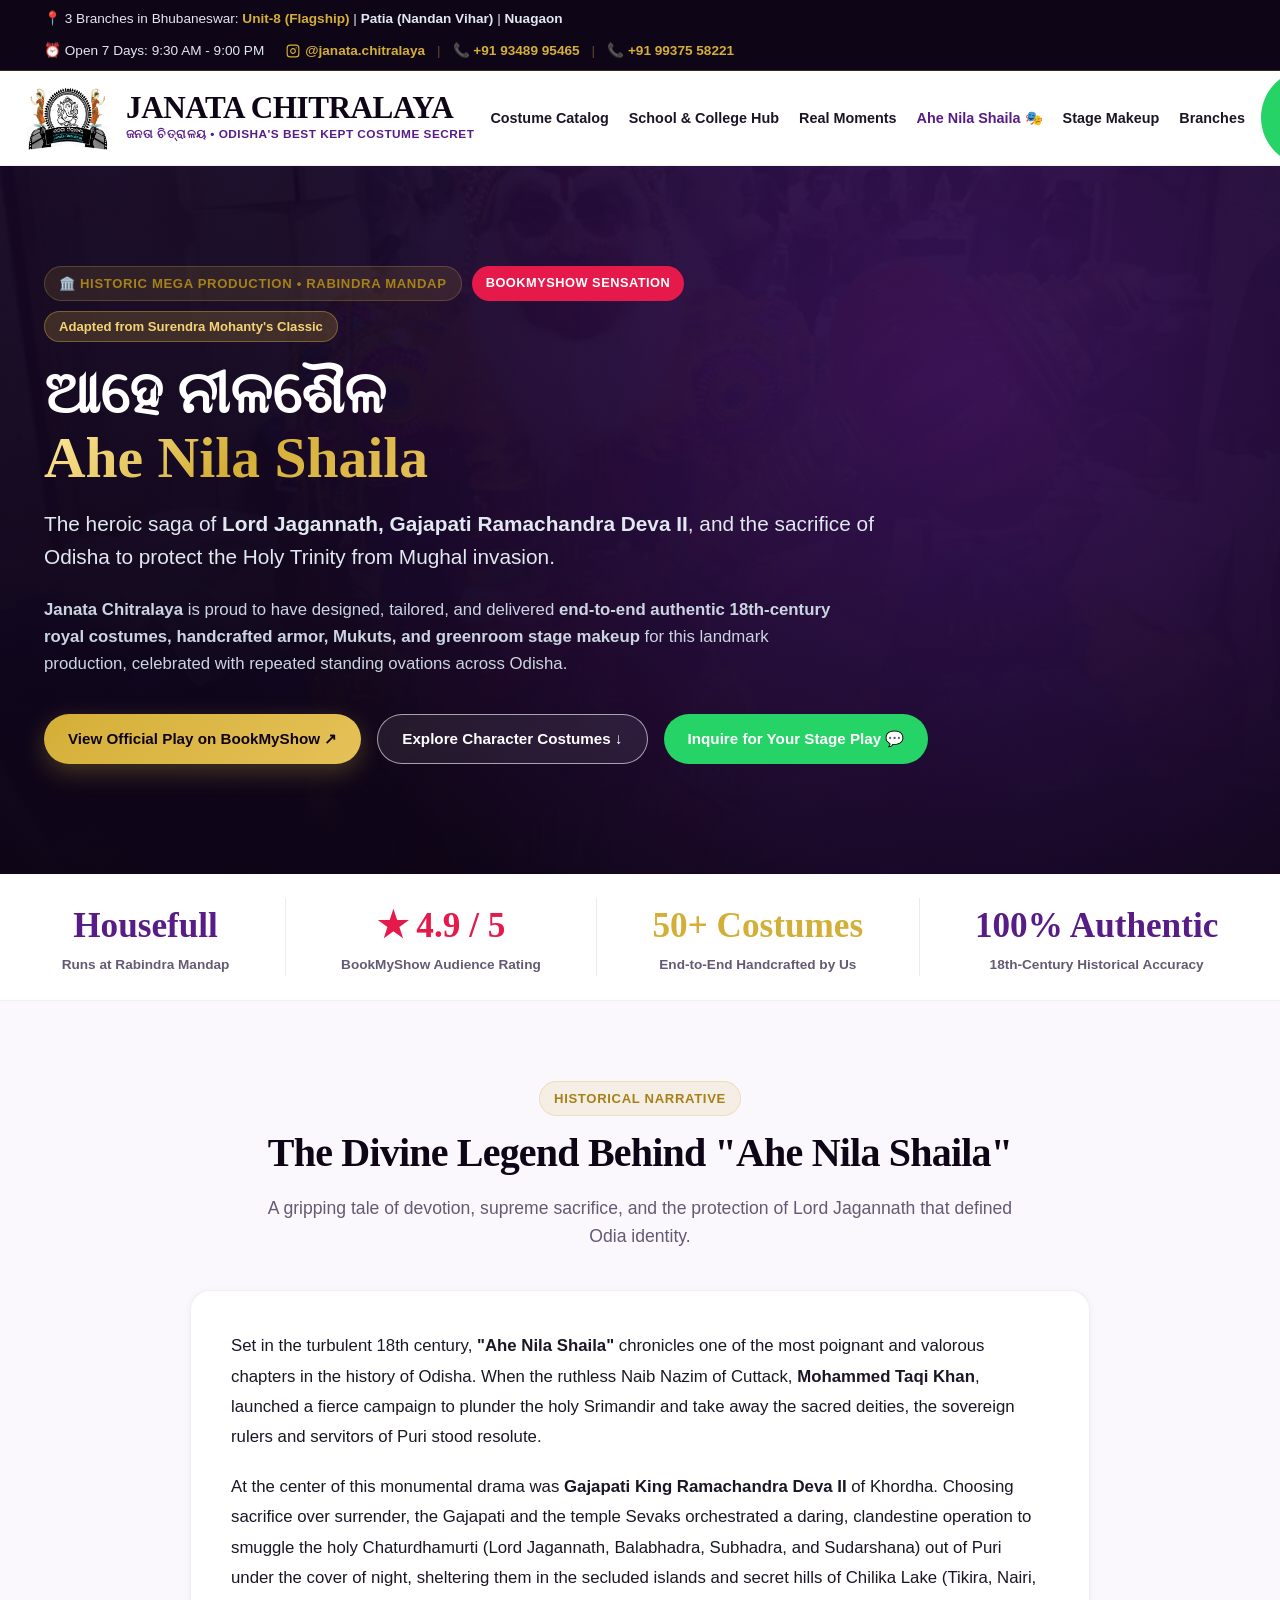
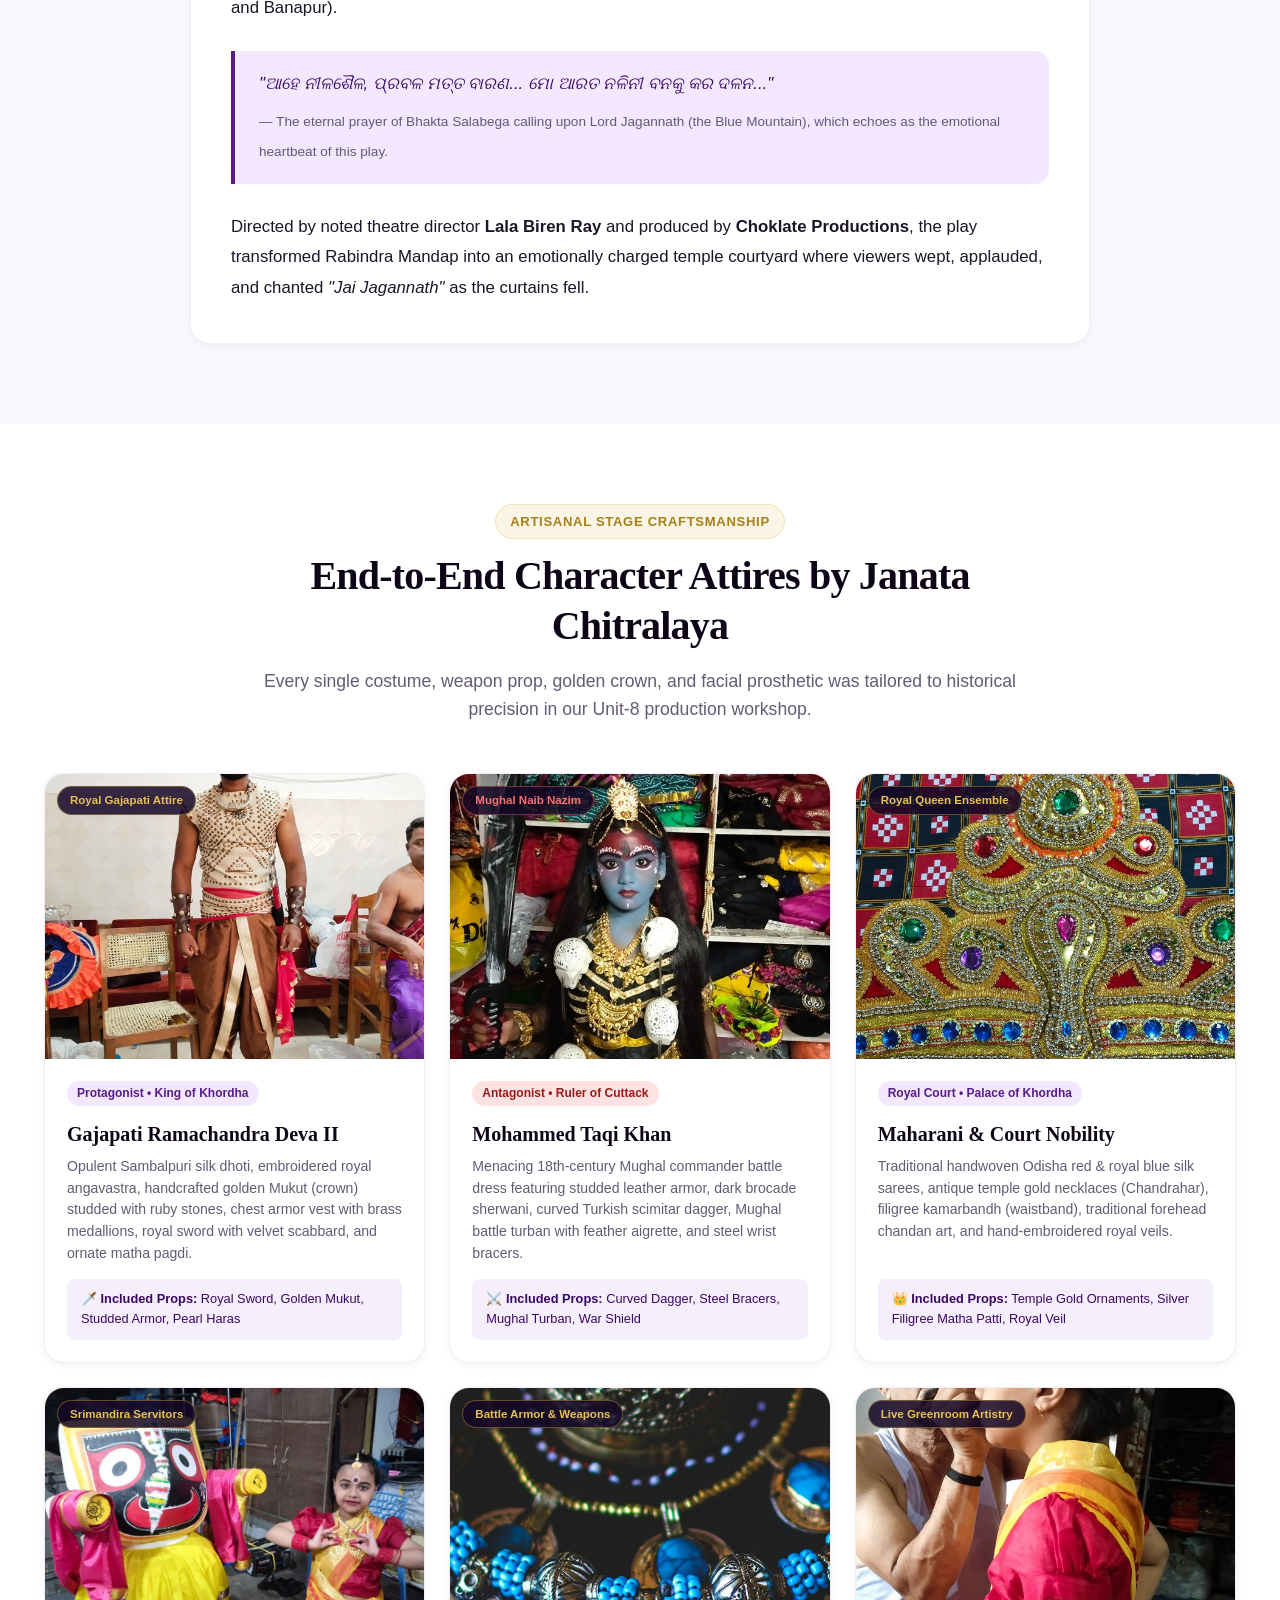
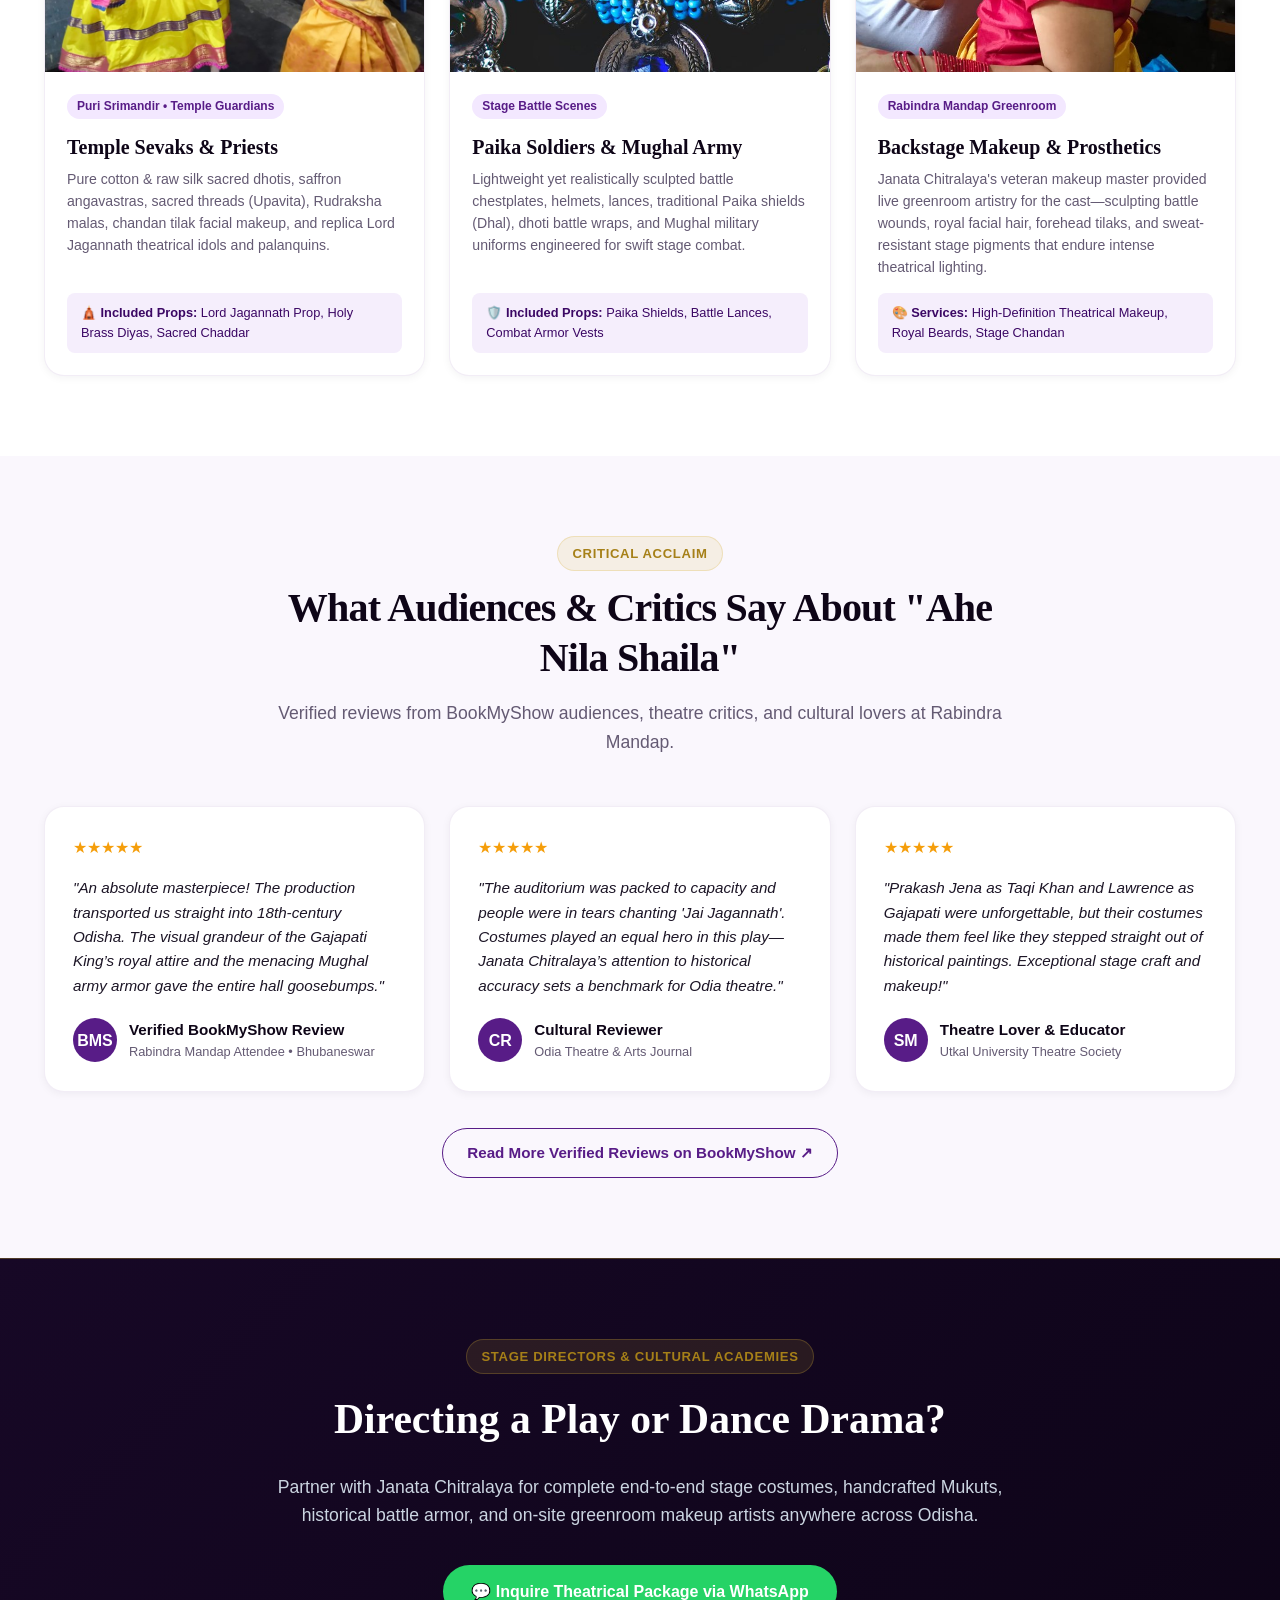
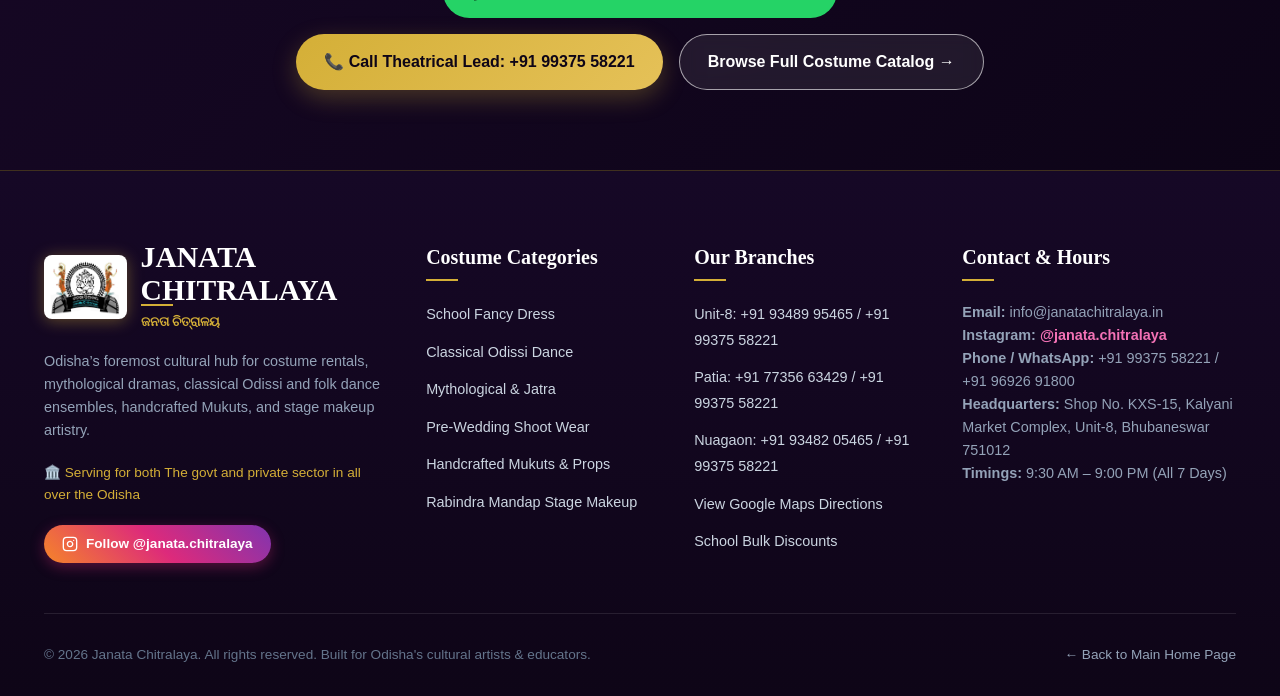
==== ahe-nilashaila.html @ 3e1952e0 "feat: add Ahe Nila Shaila landmark theatrical highlight on home and dedicated in-depth production pa" ====
<!DOCTYPE html>
<html lang="en">
<head>
  <meta charset="UTF-8">
  <meta name="viewport" content="width=device-width, initial-scale=1.0">
  <title>Ahe Nila Shaila (ଆହେ ନୀଳଶୈଳ) | Theatrical Stage Costumes & Props | Janata Chitralaya</title>
  <meta name="description" content="Discover Janata Chitralaya's end-to-end stage costumes, royal Gajapati robes, Mughal armor, Mukuts, and makeup for Odisha's critically acclaimed mega theatrical play 'Ahe Nila Shaila' staged at Rabindra Mandap.">
  <meta name="keywords" content="Ahe Nila Shaila play, Ahe Nilashaila Rabindra Mandap, Lord Jagannath play Odisha, Gajapati Ramachandra Deva costume, Taqi Khan costume, Janata Chitralaya theatrical costumes, BookMyShow Ahe Nila Shaila">
  <meta name="author" content="Janata Chitralaya">
  <link rel="canonical" href="https://janatachitralaya.in/ahe-nilashaila.html">

  <!-- Open Graph -->
  <meta property="og:type" content="article">
  <meta property="og:url" content="https://janatachitralaya.in/ahe-nilashaila.html">
  <meta property="og:title" content="Ahe Nila Shaila (ଆହେ ନୀଳଶୈଳ) - Official Stage Costumes by Janata Chitralaya">
  <meta property="og:description" content="The epic struggle to protect Lord Jagannath. End-to-end stage costumes, royal armor, and Rabindra Mandap greenroom artistry crafted by Janata Chitralaya.">
  <meta property="og:image" content="assets/images/hero-banner.jpg">

  <!-- Content Security Policy & Security Meta -->
  <meta http-equiv="Content-Security-Policy" content="default-src 'self'; img-src 'self' data: https:; style-src 'self' 'unsafe-inline' https://fonts.googleapis.com; font-src 'self' https://fonts.gstatic.com; script-src 'self' 'unsafe-inline'; connect-src 'self';">
  <meta http-equiv="X-Content-Type-Options" content="nosniff">
  <meta name="referrer" content="strict-origin-when-cross-origin">

  <!-- Google Fonts -->
  <link rel="preconnect" href="https://fonts.googleapis.com">
  <link rel="preconnect" href="https://fonts.gstatic.com" crossorigin>
  <link href="https://fonts.googleapis.com/css2?family=Outfit:wght@400;500;600;700&family=Playfair+Display:ital,wght@0,600;0,700;1,600&display=swap" rel="stylesheet">

  <!-- Stylesheet -->
  <link rel="stylesheet" href="css/styles.css?v=7">
</head>
<body>

  <!-- Top Announcement Bar -->
  <header class="top-bar">
    <div class="container">
      <div class="top-bar-left">
        <span>📍 3 Branches in Bhubaneswar: <strong class="top-bar-highlight">Unit-8 (Flagship)</strong> | <strong>Patia (Nandan Vihar)</strong> | <strong>Nuagaon</strong></span>
      </div>
      <div class="top-bar-right">
        <span>⏰ Open 7 Days: 9:30 AM - 9:00 PM</span>
        <div style="display: flex; align-items: center; gap: 12px; margin-left: 6px;">
          <a href="https://www.instagram.com/janata.chitralaya/" target="_blank" rel="noopener noreferrer" class="top-bar-highlight" style="display: inline-flex; align-items: center; gap: 5px;" aria-label="Janata Chitralaya Instagram">
            <svg width="14" height="14" viewBox="0 0 24 24" fill="none" stroke="currentColor" stroke-width="2" stroke-linecap="round" stroke-linejoin="round"><rect x="2" y="2" width="20" height="20" rx="5" ry="5"></rect><path d="M16 11.37A4 4 0 1 1 12.63 8 4 4 0 0 1 16 11.37z"></path><line x1="17.5" y1="6.5" x2="17.51" y2="6.5"></line></svg>
            @janata.chitralaya
          </a>
          <span style="opacity: 0.4; color: #D4AF37;">|</span>
          <a href="tel:+919348995465" class="top-bar-highlight">📞 +91 93489 95465</a>
          <span style="opacity: 0.4; color: #D4AF37;">|</span>
          <a href="tel:+919937558221" class="top-bar-highlight">📞 +91 99375 58221</a>
        </div>
      </div>
    </div>
  </header>

  <!-- Sticky Navbar -->
  <nav class="navbar" id="mainNav">
    <div class="container nav-container">
      <a href="index.html#home" class="brand-logo" aria-label="Janata Chitralaya Home">
        <img src="assets/images/logo.png" alt="Janata Chitralaya Official Logo" class="brand-logo-img" width="88" height="68" style="height: 68px; width: auto; max-width: 88px; object-fit: contain; flex-shrink: 0; display: block;">
        <div class="brand-text" style="white-space: nowrap;">
          <span class="brand-title">JANATA CHITRALAYA</span>
          <span class="brand-tagline">ଜନତା ଚିତ୍ରାଳୟ • ODISHA'S BEST KEPT COSTUME SECRET</span>
        </div>
      </a>

      <ul class="nav-links">
        <li><a href="index.html#catalog">Costume Catalog</a></li>
        <li><a href="index.html#schools">School & College Hub</a></li>
        <li><a href="index.html#real-photos">Real Moments</a></li>
        <li><a href="ahe-nilashaila.html" style="color: var(--color-purple-primary); font-weight: 700;">Ahe Nila Shaila 🎭</a></li>
        <li><a href="index.html#makeup">Stage Makeup</a></li>
        <li><a href="index.html#branches">Branches</a></li>
      </ul>

      <div class="nav-actions">
        <a href="https://wa.me/919937558221?text=Namaste%20Janata%20Chitralaya%2C%20I%20am%20inquiring%20about%20theatrical%20costumes%20for%20our%20stage%20production" target="_blank" rel="noopener noreferrer" class="btn btn-whatsapp">
          <svg width="18" height="18" viewBox="0 0 24 24" fill="currentColor">
            <path d="M12.031 6.172c-3.181 0-5.767 2.586-5.768 5.766-.001 1.298.38 2.27 1.019 3.287l-.582 2.128 2.182-.573c.978.58 1.911.928 3.145.929 3.178 0 5.767-2.587 5.768-5.766.001-3.187-2.575-5.771-5.764-5.771zm3.392 8.244c-.144.405-.837.774-1.17.824-.299.045-.677.063-1.092-.069-.252-.08-.575-.187-.988-.365-1.739-.751-2.874-2.502-2.961-2.617-.087-.116-.708-.94-.708-1.793s.448-1.273.607-1.446c.159-.173.346-.217.462-.217l.332.007c.106.005.249-.04.39.299.144.347.491 1.2.534 1.287.043.087.072.188.014.304-.058.116-.087.188-.173.289l-.26.304c-.087.086-.177.18-.076.353.101.173.449.74 0.963 1.199.662.591 1.221.774 1.394.861.173.086.275.072.376-.044.101-.116.433-.506.549-.679.116-.174.231-.145.39-.087s1.011.477 1.184.564.289.13.332.203c.044.072.044.419-.1 0.824z"/>
          </svg>
          Inquire Theatrical Costumes
        </a>
      </div>
    </div>
  </nav>

  <!-- Epic Hero Section -->
  <section class="hero-section" style="padding: 100px 0 110px 0; background: linear-gradient(135deg, #170826 0%, #0D0417 100%); position: relative; overflow: hidden;">
    <div class="hero-backdrop" style="background-image: url('assets/images/real/janata-gallery-1.jpg'); opacity: 0.28;"></div>
    <div class="hero-gradient-overlay" style="background: radial-gradient(circle at 75% 30%, rgba(88, 28, 135, 0.5) 0%, transparent 65%), linear-gradient(180deg, rgba(22, 8, 38, 0.82) 0%, rgba(14, 5, 23, 0.98) 100%);"></div>
    <div class="container" style="position: relative; z-index: 10;">
      <div style="max-width: 900px;">
        <div style="display: flex; gap: 10px; flex-wrap: wrap; margin-bottom: 20px;">
          <span class="badge-gold">🏛️ Historic Mega Production • Rabindra Mandap</span>
          <span class="bms-badge">BookMyShow Sensation</span>
          <span style="background: rgba(212, 175, 55, 0.2); color: #F5D374; padding: 4px 14px; border-radius: 999px; font-size: 0.82rem; font-weight: 700; border: 1px solid rgba(212, 175, 55, 0.4);">
            Adapted from Surendra Mohanty's Classic
          </span>
        </div>

        <h1 style="font-family: var(--font-heading); font-size: 3.6rem; line-height: 1.12; color: #FFFFFF; margin-bottom: 16px;">
          ଆହେ ନୀଳଶୈଳ <br>
          <span style="background: linear-gradient(135deg, #FFE89E 0%, var(--color-gold-primary) 50%, #E5C158 100%); -webkit-background-clip: text; background-clip: text; -webkit-text-fill-color: transparent;">Ahe Nila Shaila</span>
        </h1>

        <p style="font-size: 1.3rem; color: #E2E8F0; line-height: 1.6; margin-bottom: 24px;">
          The heroic saga of <strong>Lord Jagannath, Gajapati Ramachandra Deva II</strong>, and the sacrifice of Odisha to protect the Holy Trinity from Mughal invasion.
        </p>

        <p style="font-size: 1.05rem; color: #CBD5E1; line-height: 1.6; margin-bottom: 36px; max-width: 800px;">
          <strong>Janata Chitralaya</strong> is proud to have designed, tailored, and delivered <strong>end-to-end authentic 18th-century royal costumes, handcrafted armor, Mukuts, and greenroom stage makeup</strong> for this landmark production, celebrated with repeated standing ovations across Odisha.
        </p>

        <div style="display: flex; gap: 16px; flex-wrap: wrap;">
          <a href="https://in.bookmyshow.com/plays/ahe-nilashaila/ET00438811" target="_blank" rel="noopener noreferrer" class="btn btn-gold" style="font-weight: 700;">
            View Official Play on BookMyShow ↗
          </a>
          <a href="#characters" class="btn btn-outline-white">
            Explore Character Costumes ↓
          </a>
          <a href="https://wa.me/919937558221?text=Namaste%20Janata%20Chitralaya%2C%20I%20am%20interested%20in%20booking%20theatrical%20costumes%20inspired%20by%20Ahe%20Nila%20Shaila" target="_blank" rel="noopener noreferrer" class="btn btn-whatsapp">
            Inquire for Your Stage Play 💬
          </a>
        </div>
      </div>
    </div>
  </section>

  <!-- Production Accolades Strip -->
  <section style="background: var(--color-surface-white); border-bottom: 1px solid var(--border-card); padding: 24px 0; box-shadow: var(--shadow-sm);">
    <div class="container" style="display: flex; justify-content: space-around; flex-wrap: wrap; gap: 20px; text-align: center;">
      <div>
        <div style="font-family: var(--font-heading); font-size: 2.2rem; font-weight: 700; color: var(--color-purple-primary);">Housefull</div>
        <div style="font-size: 0.85rem; color: var(--color-text-muted); font-weight: 600;">Runs at Rabindra Mandap</div>
      </div>
      <div style="border-left: 1px solid rgba(0,0,0,0.08);"></div>
      <div>
        <div style="font-family: var(--font-heading); font-size: 2.2rem; font-weight: 700; color: #E51A4B;">★ 4.9 / 5</div>
        <div style="font-size: 0.85rem; color: var(--color-text-muted); font-weight: 600;">BookMyShow Audience Rating</div>
      </div>
      <div style="border-left: 1px solid rgba(0,0,0,0.08);"></div>
      <div>
        <div style="font-family: var(--font-heading); font-size: 2.2rem; font-weight: 700; color: var(--color-gold-primary);">50+ Costumes</div>
        <div style="font-size: 0.85rem; color: var(--color-text-muted); font-weight: 600;">End-to-End Handcrafted by Us</div>
      </div>
      <div style="border-left: 1px solid rgba(0,0,0,0.08);"></div>
      <div>
        <div style="font-family: var(--font-heading); font-size: 2.2rem; font-weight: 700; color: var(--color-purple-primary);">100% Authentic</div>
        <div style="font-size: 0.85rem; color: var(--color-text-muted); font-weight: 600;">18th-Century Historical Accuracy</div>
      </div>
    </div>
  </section>

  <!-- The Epic Story & Production Significance -->
  <section class="section-padding" style="background: var(--color-cream-bg);">
    <div class="container">
      <div style="max-width: 900px; margin: 0 auto;">
        <div class="section-header" style="text-align: center; margin-bottom: 40px;">
          <span class="badge-gold">Historical Narrative</span>
          <h2>The Divine Legend Behind "Ahe Nila Shaila"</h2>
          <p>A gripping tale of devotion, supreme sacrifice, and the protection of Lord Jagannath that defined Odia identity.</p>
        </div>

        <div style="background: var(--color-surface-white); border-radius: var(--radius-lg); padding: 40px; box-shadow: var(--shadow-sm); border: 1px solid var(--border-card); line-height: 1.8; color: var(--color-text-main); font-size: 1.05rem;">
          <p style="margin-bottom: 20px;">
            Set in the turbulent 18th century, <strong>"Ahe Nila Shaila"</strong> chronicles one of the most poignant and valorous chapters in the history of Odisha. When the ruthless Naib Nazim of Cuttack, <strong>Mohammed Taqi Khan</strong>, launched a fierce campaign to plunder the holy Srimandir and take away the sacred deities, the sovereign rulers and servitors of Puri stood resolute.
          </p>

          <p style="margin-bottom: 20px;">
            At the center of this monumental drama was <strong>Gajapati King Ramachandra Deva II</strong> of Khordha. Choosing sacrifice over surrender, the Gajapati and the temple Sevaks orchestrated a daring, clandestine operation to smuggle the holy Chaturdhamurti (Lord Jagannath, Balabhadra, Subhadra, and Sudarshana) out of Puri under the cover of night, sheltering them in the secluded islands and secret hills of Chilika Lake (Tikira, Nairi, and Banapur).
          </p>

          <div style="background: var(--color-purple-soft); border-left: 4px solid var(--color-purple-primary); padding: 18px 24px; border-radius: 0 var(--radius-md) var(--radius-md) 0; margin: 28px 0;">
            <p style="font-style: italic; color: var(--color-purple-dark); font-weight: 500; margin-bottom: 6px;">
              "ଆହେ ନୀଳଶୈଳ, ପ୍ରବଳ ମତ୍ତ ବାରଣ... ମୋ ଆରତ ନଳିନୀ ବନକୁ କର ଦଳନ..."
            </p>
            <span style="font-size: 0.85rem; color: var(--color-text-muted);">
              — The eternal prayer of Bhakta Salabega calling upon Lord Jagannath (the Blue Mountain), which echoes as the emotional heartbeat of this play.
            </span>
          </div>

          <p>
            Directed by noted theatre director <strong>Lala Biren Ray</strong> and produced by <strong>Choklate Productions</strong>, the play transformed Rabindra Mandap into an emotionally charged temple courtyard where viewers wept, applauded, and chanted <em>"Jai Jagannath"</em> as the curtains fell.
          </p>
        </div>
      </div>
    </div>
  </section>

  <!-- End-to-End Costume Crafting Showcase -->
  <section class="section-padding" id="characters" style="background: var(--color-surface-white);">
    <div class="container">
      <div class="section-header">
        <span class="badge-gold">Artisanal Stage Craftsmanship</span>
        <h2>End-to-End Character Attires by Janata Chitralaya</h2>
        <p>Every single costume, weapon prop, golden crown, and facial prosthetic was tailored to historical precision in our Unit-8 production workshop.</p>
      </div>

      <div class="character-grid">
        <!-- Character 1: Gajapati Ramachandra Deva -->
        <div class="character-card">
          <div style="aspect-ratio: 4 / 3; background: #170826; overflow: hidden; position: relative;">
            <img src="assets/images/real/WhatsApp-Image-2025-06-19-at-12.50.18-PM-2.jpg" alt="Gajapati King Ramachandra Deva Costume" style="width: 100%; height: 100%; object-fit: cover;">
            <span style="position: absolute; top: 12px; left: 12px; background: rgba(22, 8, 38, 0.85); color: var(--color-gold-hover); font-size: 0.72rem; font-weight: 700; padding: 4px 12px; border-radius: 999px; border: 1px solid rgba(212,175,55,0.4);">
              Royal Gajapati Attire
            </span>
          </div>
          <div class="character-card-body">
            <span class="character-role-pill">Protagonist • King of Khordha</span>
            <h3>Gajapati Ramachandra Deva II</h3>
            <p>
              Opulent Sambalpuri silk dhoti, embroidered royal angavastra, handcrafted golden Mukut (crown) studded with ruby stones, chest armor vest with brass medallions, royal sword with velvet scabbard, and ornate matha pagdi.
            </p>
            <div class="character-props-list">
              🗡️ <strong>Included Props:</strong> Royal Sword, Golden Mukut, Studded Armor, Pearl Haras
            </div>
          </div>
        </div>

        <!-- Character 2: Mohammed Taqi Khan -->
        <div class="character-card">
          <div style="aspect-ratio: 4 / 3; background: #170826; overflow: hidden; position: relative;">
            <img src="assets/images/real/WhatsApp-Image-2025-06-19-at-1.13.57-PM.jpg" alt="Mohammed Taqi Khan Mughal General Attire" style="width: 100%; height: 100%; object-fit: cover;">
            <span style="position: absolute; top: 12px; left: 12px; background: rgba(22, 8, 38, 0.85); color: #F87171; font-size: 0.72rem; font-weight: 700; padding: 4px 12px; border-radius: 999px; border: 1px solid rgba(248,113,113,0.4);">
              Mughal Naib Nazim
            </span>
          </div>
          <div class="character-card-body">
            <span class="character-role-pill" style="background: #FEE2E2; color: #991B1B;">Antagonist • Ruler of Cuttack</span>
            <h3>Mohammed Taqi Khan</h3>
            <p>
              Menacing 18th-century Mughal commander battle dress featuring studded leather armor, dark brocade sherwani, curved Turkish scimitar dagger, Mughal battle turban with feather aigrette, and steel wrist bracers.
            </p>
            <div class="character-props-list">
              ⚔️ <strong>Included Props:</strong> Curved Dagger, Steel Bracers, Mughal Turban, War Shield
            </div>
          </div>
        </div>

        <!-- Character 3: Maharani & Royal Queens -->
        <div class="character-card">
          <div style="aspect-ratio: 4 / 3; background: #170826; overflow: hidden; position: relative;">
            <img src="assets/images/real/WhatsApp-Image-2025-06-19-at-12.56.26-PM-1.jpg" alt="Maharani Royal Odisha Attire" style="width: 100%; height: 100%; object-fit: cover;">
            <span style="position: absolute; top: 12px; left: 12px; background: rgba(22, 8, 38, 0.85); color: var(--color-gold-hover); font-size: 0.72rem; font-weight: 700; padding: 4px 12px; border-radius: 999px; border: 1px solid rgba(212,175,55,0.4);">
              Royal Queen Ensemble
            </span>
          </div>
          <div class="character-card-body">
            <span class="character-role-pill">Royal Court • Palace of Khordha</span>
            <h3>Maharani & Court Nobility</h3>
            <p>
              Traditional handwoven Odisha red & royal blue silk sarees, antique temple gold necklaces (Chandrahar), filigree kamarbandh (waistband), traditional forehead chandan art, and hand-embroidered royal veils.
            </p>
            <div class="character-props-list">
              👑 <strong>Included Props:</strong> Temple Gold Ornaments, Silver Filigree Matha Patti, Royal Veil
            </div>
          </div>
        </div>

        <!-- Character 4: Puri Temple Sevaks & Priests -->
        <div class="character-card">
          <div style="aspect-ratio: 4 / 3; background: #170826; overflow: hidden; position: relative;">
            <img src="assets/images/real/janata-gallery-4.jpg" alt="Puri Temple Servitors Stage Attire" style="width: 100%; height: 100%; object-fit: cover;">
            <span style="position: absolute; top: 12px; left: 12px; background: rgba(22, 8, 38, 0.85); color: var(--color-gold-hover); font-size: 0.72rem; font-weight: 700; padding: 4px 12px; border-radius: 999px; border: 1px solid rgba(212,175,55,0.4);">
              Srimandira Servitors
            </span>
          </div>
          <div class="character-card-body">
            <span class="character-role-pill">Puri Srimandir • Temple Guardians</span>
            <h3>Temple Sevaks & Priests</h3>
            <p>
              Pure cotton & raw silk sacred dhotis, saffron angavastras, sacred threads (Upavita), Rudraksha malas, chandan tilak facial makeup, and replica Lord Jagannath theatrical idols and palanquins.
            </p>
            <div class="character-props-list">
              🛕 <strong>Included Props:</strong> Lord Jagannath Prop, Holy Brass Diyas, Sacred Chaddar
            </div>
          </div>
        </div>

        <!-- Character 5: Paika & Mughal Warriors -->
        <div class="character-card">
          <div style="aspect-ratio: 4 / 3; background: #170826; overflow: hidden; position: relative;">
            <img src="assets/images/real/Rectangle-156.jpg" alt="Paika and Mughal Battle Props" style="width: 100%; height: 100%; object-fit: cover;">
            <span style="position: absolute; top: 12px; left: 12px; background: rgba(22, 8, 38, 0.85); color: var(--color-gold-hover); font-size: 0.72rem; font-weight: 700; padding: 4px 12px; border-radius: 999px; border: 1px solid rgba(212,175,55,0.4);">
              Battle Armor & Weapons
            </span>
          </div>
          <div class="character-card-body">
            <span class="character-role-pill">Stage Battle Scenes</span>
            <h3>Paika Soldiers & Mughal Army</h3>
            <p>
              Lightweight yet realistically sculpted battle chestplates, helmets, lances, traditional Paika shields (Dhal), dhoti battle wraps, and Mughal military uniforms engineered for swift stage combat.
            </p>
            <div class="character-props-list">
              🛡️ <strong>Included Props:</strong> Paika Shields, Battle Lances, Combat Armor Vests
            </div>
          </div>
        </div>

        <!-- Character 6: Backstage Makeup & Prosthetics -->
        <div class="character-card">
          <div style="aspect-ratio: 4 / 3; background: #170826; overflow: hidden; position: relative;">
            <img src="assets/images/real/WhatsApp-Image-2025-06-19-at-1.13.53-PM.jpg" alt="Rabindra Mandap Stage Makeup Team" style="width: 100%; height: 100%; object-fit: cover;">
            <span style="position: absolute; top: 12px; left: 12px; background: rgba(22, 8, 38, 0.85); color: var(--color-gold-hover); font-size: 0.72rem; font-weight: 700; padding: 4px 12px; border-radius: 999px; border: 1px solid rgba(212,175,55,0.4);">
              Live Greenroom Artistry
            </span>
          </div>
          <div class="character-card-body">
            <span class="character-role-pill">Rabindra Mandap Greenroom</span>
            <h3>Backstage Makeup & Prosthetics</h3>
            <p>
              Janata Chitralaya's veteran makeup master provided live greenroom artistry for the cast—sculpting battle wounds, royal facial hair, forehead tilaks, and sweat-resistant stage pigments that endure intense theatrical lighting.
            </p>
            <div class="character-props-list">
              🎨 <strong>Services:</strong> High-Definition Theatrical Makeup, Royal Beards, Stage Chandan
            </div>
          </div>
        </div>
      </div>
    </div>
  </section>

  <!-- Real Reviews from BookMyShow & Theatregoers -->
  <section class="section-padding" style="background: var(--color-cream-bg);">
    <div class="container">
      <div class="section-header">
        <span class="badge-gold">Critical Acclaim</span>
        <h2>What Audiences & Critics Say About "Ahe Nila Shaila"</h2>
        <p>Verified reviews from BookMyShow audiences, theatre critics, and cultural lovers at Rabindra Mandap.</p>
      </div>

      <div class="testimonials-grid">
        <div class="testimonial-card">
          <div class="testimonial-stars">★★★★★</div>
          <p class="testimonial-quote">
            "An absolute masterpiece! The production transported us straight into 18th-century Odisha. The visual grandeur of the Gajapati King’s royal attire and the menacing Mughal army armor gave the entire hall goosebumps."
          </p>
          <div class="testimonial-author">
            <div class="author-avatar" style="background: var(--color-purple-primary);">BMS</div>
            <div class="author-info">
              <h4>Verified BookMyShow Review</h4>
              <p>Rabindra Mandap Attendee • Bhubaneswar</p>
            </div>
          </div>
        </div>

        <div class="testimonial-card">
          <div class="testimonial-stars">★★★★★</div>
          <p class="testimonial-quote">
            "The auditorium was packed to capacity and people were in tears chanting 'Jai Jagannath'. Costumes played an equal hero in this play—Janata Chitralaya’s attention to historical accuracy sets a benchmark for Odia theatre."
          </p>
          <div class="testimonial-author">
            <div class="author-avatar" style="background: var(--color-purple-primary);">CR</div>
            <div class="author-info">
              <h4>Cultural Reviewer</h4>
              <p>Odia Theatre & Arts Journal</p>
            </div>
          </div>
        </div>

        <div class="testimonial-card">
          <div class="testimonial-stars">★★★★★</div>
          <p class="testimonial-quote">
            "Prakash Jena as Taqi Khan and Lawrence as Gajapati were unforgettable, but their costumes made them feel like they stepped straight out of historical paintings. Exceptional stage craft and makeup!"
          </p>
          <div class="testimonial-author">
            <div class="author-avatar" style="background: var(--color-purple-primary);">SM</div>
            <div class="author-info">
              <h4>Theatre Lover & Educator</h4>
              <p>Utkal University Theatre Society</p>
            </div>
          </div>
        </div>
      </div>

      <div style="text-align: center; margin-top: 36px;">
        <a href="https://in.bookmyshow.com/plays/ahe-nilashaila/ET00438811" target="_blank" rel="noopener noreferrer" class="btn btn-outline" style="border-color: var(--color-purple-primary); color: var(--color-purple-primary); font-weight: 700;">
          Read More Verified Reviews on BookMyShow ↗
        </a>
      </div>
    </div>
  </section>

  <!-- Production Partner CTA -->
  <section class="section-padding" style="background: linear-gradient(135deg, #170826 0%, #0D0417 100%); color: #FFFFFF; text-align: center; border-top: 1px solid rgba(212,175,55,0.3);">
    <div class="container" style="max-width: 800px;">
      <span class="badge-gold">Stage Directors & Cultural Academies</span>
      <h2 style="font-family: var(--font-heading); font-size: 2.6rem; color: #FFFFFF; margin-top: 12px; margin-bottom: 20px;">
        Directing a Play or Dance Drama?
      </h2>
      <p style="color: #CBD5E1; font-size: 1.1rem; line-height: 1.6; margin-bottom: 36px;">
        Partner with Janata Chitralaya for complete end-to-end stage costumes, handcrafted Mukuts, historical battle armor, and on-site greenroom makeup artists anywhere across Odisha.
      </p>

      <div style="display: flex; justify-content: center; gap: 16px; flex-wrap: wrap;">
        <a href="https://wa.me/919937558221?text=Namaste%20Janata%20Chitralaya%2C%20I%20am%20a%20theatre%20director%20inquiring%20about%20end-to-end%20stage%20costumes%20for%20our%20upcoming%20play" target="_blank" rel="noopener noreferrer" class="btn btn-whatsapp" style="padding: 14px 28px; font-size: 1rem; font-weight: 700;">
          💬 Inquire Theatrical Package via WhatsApp
        </a>
        <a href="tel:+919937558221" class="btn btn-gold" style="padding: 14px 28px; font-size: 1rem; font-weight: 700;">
          📞 Call Theatrical Lead: +91 99375 58221
        </a>
        <a href="index.html#catalog" class="btn btn-outline-white" style="padding: 14px 28px; font-size: 1rem;">
          Browse Full Costume Catalog →
        </a>
      </div>
    </div>
  </section>

  <!-- Footer -->
  <footer class="footer">
    <div class="container">
      <div class="footer-grid">
        <div class="footer-col">
          <div style="display: flex; align-items: center; gap: 14px; margin-bottom: 16px;">
            <img src="assets/images/logo.png" alt="Janata Chitralaya Logo" style="height: 64px; width: auto; object-fit: contain; filter: drop-shadow(0 2px 8px rgba(212, 175, 55, 0.4)); background: #FFFFFF; padding: 4px; border-radius: 8px;">
            <div>
              <h4 style="font-family: var(--font-heading); font-size: 1.85rem; margin-bottom: 2px; padding-bottom: 0; line-height: 1.1;">JANATA CHITRALAYA</h4>
              <span style="font-size: 0.82rem; color: var(--color-gold-primary); font-weight: 600;">ଜନତା ଚିତ୍ରାଳୟ</span>
            </div>
          </div>
          <p>
            Odisha’s foremost cultural hub for costume rentals, mythological dramas, classical Odissi and folk dance ensembles, handcrafted Mukuts, and stage makeup artistry.
          </p>
          <p style="font-size: 0.85rem; color: #D4AF37;">
            🏛️ Serving for both The govt and private sector in all over the Odisha
          </p>
          <div style="margin-top: 14px;">
            <a href="https://www.instagram.com/janata.chitralaya/" target="_blank" rel="noopener noreferrer" style="display: inline-flex; align-items: center; gap: 8px; padding: 8px 18px; border-radius: 999px; background: linear-gradient(45deg, #F58529, #DD2A7B, #8134AF); color: #FFFFFF; font-size: 0.85rem; font-weight: 600; text-decoration: none; box-shadow: 0 4px 14px rgba(221, 42, 123, 0.35);">
              <svg width="16" height="16" viewBox="0 0 24 24" fill="none" stroke="currentColor" stroke-width="2" stroke-linecap="round" stroke-linejoin="round"><rect x="2" y="2" width="20" height="20" rx="5" ry="5"></rect><path d="M16 11.37A4 4 0 1 1 12.63 8 4 4 0 0 1 16 11.37z"></path><line x1="17.5" y1="6.5" x2="17.51" y2="6.5"></line></svg>
              Follow @janata.chitralaya
            </a>
          </div>
        </div>

        <div class="footer-col">
          <h4>Costume Categories</h4>
          <ul class="footer-links">
            <li><a href="index.html#catalog">School Fancy Dress</a></li>
            <li><a href="index.html#catalog">Classical Odissi Dance</a></li>
            <li><a href="index.html#catalog">Mythological & Jatra</a></li>
            <li><a href="index.html#catalog">Pre-Wedding Shoot Wear</a></li>
            <li><a href="index.html#catalog">Handcrafted Mukuts & Props</a></li>
            <li><a href="index.html#makeup">Rabindra Mandap Stage Makeup</a></li>
          </ul>
        </div>

        <div class="footer-col">
          <h4>Our Branches</h4>
          <ul class="footer-links">
            <li><a href="index.html#branch-unit8">Unit-8: +91 93489 95465 / +91 99375 58221</a></li>
            <li><a href="index.html#branch-patia">Patia: +91 77356 63429 / +91 99375 58221</a></li>
            <li><a href="index.html#branch-nuagaon">Nuagaon: +91 93482 05465 / +91 99375 58221</a></li>
            <li><a href="index.html#branches">View Google Maps Directions</a></li>
            <li><a href="index.html#schools">School Bulk Discounts</a></li>
          </ul>
        </div>

        <div class="footer-col">
          <h4>Contact & Hours</h4>
          <p>
            <strong>Email:</strong> info@janatachitralaya.in<br>
            <strong>Instagram:</strong> <a href="https://www.instagram.com/janata.chitralaya/" target="_blank" rel="noopener noreferrer" style="color: #F472B6; font-weight: 600;">@janata.chitralaya</a><br>
            <strong>Phone / WhatsApp:</strong> +91 99375 58221 / +91 96926 91800<br>
            <strong>Headquarters:</strong> Shop No. KXS-15, Kalyani Market Complex, Unit-8, Bhubaneswar 751012<br>
            <strong>Timings:</strong> 9:30 AM – 9:00 PM (All 7 Days)
          </p>
        </div>
      </div>

      <div class="footer-bottom">
        <div>
          © 2026 Janata Chitralaya. All rights reserved. Built for Odisha's cultural artists & educators.
        </div>
        <div>
          <a href="index.html">← Back to Main Home Page</a>
        </div>
      </div>
    </div>
  </footer>

</body>
</html>
---- css/styles.css ----
/* ==========================================================================
   Janata Chitralaya - Modern Cultural Luxury Design System
   Theme: Option A - Royal Imperial Purple & Temple Gold
   ========================================================================== */

:root {
  /* Brand Tokens: Royal Purple & Temple Gold */
  --color-gold-primary: #D4AF37;
  --color-gold-hover: #E5C158;
  --color-gold-light: #F9F1D8;
  --color-gold-dark: #A68018;

  --color-purple-primary: #581C87;
  --color-purple-hover: #6B21A8;
  --color-purple-light: #7E22CE;
  --color-purple-soft: #F3E8FF;
  --color-purple-dark: #3B0764;
  --color-purple-night: #160826;
  --color-purple-tint: #FAF7FD;

  /* Primary Theme Aliases */
  --color-primary: #581C87;
  --color-crimson: #581C87;
  --color-crimson-light: #6B21A8;
  --color-crimson-dark: #3B0764;
  --color-maroon-bg: #160826;
  
  --color-obsidian-900: #0E0517;
  --color-obsidian-800: #170B26;
  --color-obsidian-700: #231238;
  --color-obsidian-600: #331B4F;
  
  --color-cream-bg: #FAF7FD;
  --color-surface-white: #FFFFFF;
  --color-surface-subtle: #F5EEFC;
  --color-surface-card: #FFFFFF;
  
  --color-text-main: #1C1526;
  --color-text-muted: #645A73;
  --color-text-light: #968CA3;
  --color-text-white: #FFFFFF;
  
  --color-accent-emerald: #059669;
  --color-accent-amber: #D97706;
  
  /* Borders & Shadows */
  --border-subtle: rgba(212, 175, 55, 0.25);
  --border-card: rgba(88, 28, 135, 0.08);
  --border-purple-subtle: rgba(88, 28, 135, 0.15);
  --shadow-sm: 0 2px 8px rgba(22, 8, 38, 0.05);
  --shadow-md: 0 8px 24px rgba(22, 8, 38, 0.08);
  --shadow-lg: 0 16px 40px rgba(22, 8, 38, 0.12);
  --shadow-gold: 0 8px 25px rgba(212, 175, 55, 0.28);
  --shadow-purple: 0 8px 25px rgba(88, 28, 135, 0.28);
  --shadow-dark: 0 20px 50px rgba(14, 5, 23, 0.45);

  /* Typography */
  --font-heading: 'Playfair Display', Georgia, serif;
  --font-body: 'Outfit', -apple-system, BlinkMacSystemFont, 'Segoe UI', Roboto, sans-serif;

  /* Spacing & Radii */
  --radius-sm: 8px;
  --radius-md: 14px;
  --radius-lg: 20px;
  --radius-pill: 9999px;
  
  --transition-fast: 0.2s cubic-bezier(0.4, 0, 0.2, 1);
  --transition-normal: 0.3s cubic-bezier(0.4, 0, 0.2, 1);
  --transition-smooth: 0.45s cubic-bezier(0.16, 1, 0.3, 1);
}

/* Base Styles */
*, *::before, *::after {
  box-sizing: border-box;
  margin: 0;
  padding: 0;
}

html {
  scroll-behavior: smooth;
  font-size: 16px;
  -webkit-font-smoothing: antialiased;
}

body {
  font-family: var(--font-body);
  background-color: var(--color-cream-bg);
  color: var(--color-text-main);
  line-height: 1.6;
  overflow-x: hidden;
  padding-bottom: 70px;
}

@media (min-width: 992px) {
  body {
    padding-bottom: 0;
  }
}

img {
  max-width: 100%;
  height: auto;
  display: block;
}

a {
  color: inherit;
  text-decoration: none;
  transition: color var(--transition-fast);
}

button {
  font-family: inherit;
  cursor: pointer;
  border: none;
  outline: none;
}

/* Utilities */
.container {
  width: 100%;
  max-width: 1240px;
  margin: 0 auto;
  padding: 0 24px;
}

.section-padding {
  padding: 80px 0;
}

.text-gold {
  color: var(--color-gold-primary);
}

.badge-gold {
  display: inline-flex;
  align-items: center;
  gap: 6px;
  background: rgba(212, 175, 55, 0.12);
  border: 1px solid var(--border-subtle);
  color: var(--color-gold-dark);
  font-size: 0.82rem;
  font-weight: 600;
  padding: 6px 14px;
  border-radius: var(--radius-pill);
  text-transform: uppercase;
  letter-spacing: 0.05em;
}

.section-header {
  text-align: center;
  max-width: 760px;
  margin: 0 auto 50px auto;
}

.section-header h2 {
  font-family: var(--font-heading);
  font-size: 2.5rem;
  color: var(--color-obsidian-900);
  margin-top: 12px;
  margin-bottom: 16px;
  letter-spacing: -0.02em;
  line-height: 1.25;
}

.section-header p {
  color: var(--color-text-muted);
  font-size: 1.1rem;
}

/* Top Announcement Bar */
.top-bar {
  background: var(--color-obsidian-900);
  color: #E2E8F0;
  font-size: 0.85rem;
  padding: 8px 0;
  border-bottom: 1px solid rgba(212, 175, 55, 0.2);
}

.top-bar .container {
  display: flex;
  justify-content: space-between;
  align-items: center;
  flex-wrap: wrap;
  gap: 10px;
}

.top-bar-left, .top-bar-right {
  display: flex;
  align-items: center;
  gap: 16px;
}

.top-bar-highlight {
  color: var(--color-gold-primary);
  font-weight: 600;
}

.top-bar a:hover {
  color: var(--color-gold-primary);
}

/* Navigation */
.navbar {
  position: sticky;
  top: 0;
  z-index: 100;
  background: rgba(255, 255, 255, 0.95);
  backdrop-filter: blur(12px);
  -webkit-backdrop-filter: blur(12px);
  border-bottom: 1px solid rgba(0, 0, 0, 0.06);
  transition: all var(--transition-normal);
}

.nav-container {
  display: flex;
  justify-content: space-between;
  align-items: center;
  height: 94px;
  max-width: 1420px;
  width: 100%;
  margin: 0 auto;
  padding: 0 24px;
  gap: 16px;
}

.brand-logo {
  display: flex;
  align-items: center;
  gap: 14px;
  text-decoration: none;
  flex-shrink: 0;
}

.brand-logo-img {
  height: 68px;
  width: auto;
  max-width: 88px;
  object-fit: contain;
  flex-shrink: 0;
  transition: transform var(--transition-fast);
}

.brand-logo:hover .brand-logo-img {
  transform: scale(1.04);
}

.brand-text {
  display: flex;
  flex-direction: column;
  justify-content: center;
  flex-shrink: 0;
}

.brand-title {
  font-family: var(--font-heading);
  font-size: 1.95rem;
  font-weight: 800;
  color: var(--color-obsidian-900);
  line-height: 1.08;
  letter-spacing: -0.015em;
  white-space: nowrap;
}

.brand-tagline {
  font-size: 0.74rem;
  font-weight: 600;
  color: var(--color-crimson);
  letter-spacing: 0.04em;
  white-space: nowrap;
}

@media (max-width: 1240px) {
  .nav-container {
    height: 86px;
  }
  .brand-logo-img {
    height: 60px;
  }
  .brand-title {
    font-size: 1.65rem;
  }
  .brand-tagline {
    font-size: 0.68rem;
  }
  .nav-links {
    gap: 16px;
  }
}

@media (max-width: 1080px) {
  .nav-container {
    height: 78px;
  }
  .brand-logo-img {
    height: 52px;
  }
  .brand-title {
    font-size: 1.45rem;
  }
  .brand-tagline {
    font-size: 0.62rem;
  }
}

@media (max-width: 768px) {
  .nav-container {
    height: 72px;
  }
  .brand-logo-img {
    height: 46px;
  }
  .brand-title {
    font-size: 1.25rem;
  }
  .brand-tagline {
    font-size: 0.55rem;
  }
}

.nav-links {
  display: none;
  align-items: center;
  gap: 20px;
  list-style: none;
  flex-shrink: 1;
}

@media (min-width: 1080px) {
  .nav-links {
    display: flex;
  }
}

.nav-links a {
  font-weight: 600;
  font-size: 0.9rem;
  color: var(--color-text-main);
  position: relative;
  padding: 6px 0;
  white-space: nowrap;
}

.nav-links a::after {
  content: '';
  position: absolute;
  bottom: 0;
  left: 0;
  width: 0%;
  height: 2px;
  background: var(--color-gold-primary);
  transition: width var(--transition-fast);
}

.nav-links a:hover {
  color: var(--color-crimson);
}

.nav-links a:hover::after {
  width: 100%;
}

.nav-actions {
  display: flex;
  align-items: center;
  gap: 12px;
}

.btn {
  display: inline-flex;
  align-items: center;
  justify-content: center;
  gap: 8px;
  padding: 12px 24px;
  border-radius: var(--radius-pill);
  font-size: 0.95rem;
  font-weight: 600;
  transition: all var(--transition-fast);
}

.btn-primary {
  background: linear-gradient(135deg, var(--color-purple-primary) 0%, var(--color-purple-hover) 100%);
  color: var(--color-surface-white);
  box-shadow: 0 4px 16px rgba(88, 28, 135, 0.28);
  border: 1px solid rgba(212, 175, 55, 0.25);
}

.btn-primary:hover {
  background: linear-gradient(135deg, var(--color-purple-hover) 0%, var(--color-purple-light) 100%);
  transform: translateY(-2px);
  box-shadow: 0 6px 20px rgba(88, 28, 135, 0.38);
  color: var(--color-surface-white);
}

.btn-gold {
  background: linear-gradient(135deg, var(--color-gold-primary) 0%, #E5C158 100%);
  color: var(--color-obsidian-900);
  box-shadow: var(--shadow-gold);
  font-weight: 700;
}

.btn-gold:hover {
  background: linear-gradient(135deg, #E5C158 0%, #F5D374 100%);
  transform: translateY(-2px);
  box-shadow: 0 8px 30px rgba(212, 175, 55, 0.4);
}

.btn-whatsapp {
  background: #25D366;
  color: #FFFFFF;
}

.btn-whatsapp:hover {
  background: #20BD5A;
  transform: translateY(-2px);
  box-shadow: 0 6px 20px rgba(37, 211, 102, 0.35);
}

.btn-outline {
  border: 1.5px solid var(--color-text-main);
  background: transparent;
  color: var(--color-text-main);
}

.btn-outline:hover {
  background: var(--color-obsidian-900);
  color: var(--color-surface-white);
  border-color: var(--color-obsidian-900);
}

.btn-outline-white {
  border: 1.5px solid rgba(255, 255, 255, 0.6);
  color: var(--color-surface-white);
  background: rgba(255, 255, 255, 0.08);
  backdrop-filter: blur(8px);
}

.btn-outline-white:hover {
  background: var(--color-surface-white);
  color: var(--color-obsidian-900);
  border-color: var(--color-surface-white);
}

/* Mobile Toggle */
.mobile-nav-toggle {
  display: block;
  background: none;
  font-size: 1.6rem;
  color: var(--color-obsidian-900);
  padding: 6px;
}

@media (min-width: 1080px) {
  .mobile-nav-toggle {
    display: none;
  }
}

/* Hero Section */
.hero-section {
  position: relative;
  background: var(--color-obsidian-900);
  color: var(--color-surface-white);
  padding: 90px 0 110px 0;
  overflow: hidden;
}

.hero-backdrop {
  position: absolute;
  top: 0;
  left: 0;
  right: 0;
  bottom: 0;
  background-image: url('../assets/images/hero-banner.jpg');
  background-size: cover;
  background-position: center;
  opacity: 0.35;
  filter: saturate(1.2) contrast(1.1);
  transform: scale(1.02);
}

.hero-gradient-overlay {
  position: absolute;
  top: 0;
  left: 0;
  right: 0;
  bottom: 0;
  background: radial-gradient(circle at 75% 30%, rgba(88, 28, 135, 0.45) 0%, transparent 65%),
              radial-gradient(circle at 20% 80%, rgba(59, 7, 100, 0.4) 0%, transparent 70%),
              linear-gradient(180deg, rgba(22, 8, 38, 0.78) 0%, rgba(14, 5, 23, 0.96) 100%);
}

.hero-content {
  position: relative;
  z-index: 10;
  max-width: 820px;
}

.hero-badge {
  display: inline-flex;
  align-items: center;
  gap: 8px;
  background: rgba(212, 175, 55, 0.15);
  border: 1px solid rgba(212, 175, 55, 0.35);
  padding: 6px 16px;
  border-radius: var(--radius-pill);
  color: var(--color-gold-hover);
  font-size: 0.88rem;
  font-weight: 600;
  margin-bottom: 24px;
  backdrop-filter: blur(8px);
}

.hero-title {
  font-family: var(--font-heading);
  font-size: 3.5rem;
  line-height: 1.15;
  margin-bottom: 22px;
  color: #FFFFFF;
  letter-spacing: -0.02em;
}

.hero-title span {
  background: linear-gradient(135deg, #FFE89E 0%, var(--color-gold-primary) 50%, #E5C158 100%);
  -webkit-background-clip: text;
  background-clip: text;
  -webkit-text-fill-color: transparent;
}

.hero-subtitle {
  font-size: 1.25rem;
  line-height: 1.6;
  color: #CBD5E1;
  margin-bottom: 36px;
  max-width: 700px;
}

.hero-cta-group {
  display: flex;
  flex-wrap: wrap;
  gap: 16px;
  margin-bottom: 48px;
}

.hero-stats-bar {
  display: grid;
  grid-template-columns: repeat(2, 1fr);
  gap: 20px;
  padding-top: 32px;
  border-top: 1px solid rgba(255, 255, 255, 0.12);
}

@media (min-width: 768px) {
  .hero-stats-bar {
    grid-template-columns: repeat(4, 1fr);
  }
}

.hero-stat-item h3 {
  font-size: 2rem;
  font-weight: 700;
  color: var(--color-gold-primary);
  font-family: var(--font-heading);
  line-height: 1.1;
  margin-bottom: 4px;
}

.hero-stat-item p {
  font-size: 0.85rem;
  color: #94A3B8;
  line-height: 1.4;
}

@media (max-width: 768px) {
  .hero-title {
    font-size: 2.35rem;
  }
  .hero-subtitle {
    font-size: 1.05rem;
  }
}

/* Quick Branch Switcher Bar */
.branch-quick-strip {
  background: var(--color-surface-white);
  border-bottom: 1px solid var(--border-card);
  padding: 16px 0;
  box-shadow: var(--shadow-sm);
}

.branch-strip-wrapper {
  display: flex;
  align-items: center;
  justify-content: space-between;
  flex-wrap: wrap;
  gap: 16px;
}

.branch-strip-label {
  display: flex;
  align-items: center;
  gap: 8px;
  font-weight: 600;
  color: var(--color-crimson);
  font-size: 0.95rem;
}

.branch-chips {
  display: flex;
  flex-wrap: wrap;
  gap: 10px;
}

.branch-chip {
  display: inline-flex;
  align-items: center;
  gap: 6px;
  padding: 8px 16px;
  border-radius: var(--radius-pill);
  background: var(--color-surface-subtle);
  border: 1px solid rgba(0, 0, 0, 0.06);
  font-size: 0.85rem;
  font-weight: 500;
  color: var(--color-text-main);
  transition: all var(--transition-fast);
}

.branch-chip:hover, .branch-chip.active {
  background: var(--color-purple-primary);
  color: #FFFFFF;
  border-color: var(--color-purple-primary);
  box-shadow: 0 4px 12px rgba(88, 28, 135, 0.25);
}

/* Catalog Filter & Controls */
.catalog-controls {
  margin-bottom: 40px;
}

.catalog-search-bar {
  display: flex;
  align-items: center;
  background: var(--color-surface-white);
  border: 1.5px solid rgba(88, 28, 135, 0.15);
  border-radius: var(--radius-pill);
  padding: 8px 20px;
  margin-bottom: 24px;
  box-shadow: var(--shadow-sm);
  transition: border-color var(--transition-fast);
}

.catalog-search-bar:focus-within {
  border-color: var(--color-purple-primary);
  box-shadow: 0 0 0 3px rgba(88, 28, 135, 0.15);
}

.catalog-search-bar svg {
  color: var(--color-text-muted);
  width: 20px;
  height: 20px;
  margin-right: 12px;
}

.catalog-search-bar input {
  width: 100%;
  border: none;
  background: transparent;
  outline: none;
  font-size: 1rem;
  font-family: inherit;
  color: var(--color-text-main);
}

.catalog-category-tabs {
  display: flex;
  gap: 8px;
  overflow-x: auto;
  padding-bottom: 8px;
  scrollbar-width: thin;
}

.category-tab-btn {
  white-space: nowrap;
  padding: 10px 20px;
  border-radius: var(--radius-pill);
  font-size: 0.9rem;
  font-weight: 600;
  background: var(--color-surface-white);
  border: 1px solid rgba(88, 28, 135, 0.12);
  color: var(--color-text-muted);
  transition: all var(--transition-fast);
}

.category-tab-btn:hover {
  color: var(--color-purple-primary);
  background: var(--color-purple-soft);
  border-color: rgba(88, 28, 135, 0.2);
}

.category-tab-btn.active {
  background: var(--color-purple-primary);
  color: #FFFFFF;
  border-color: var(--color-purple-primary);
  box-shadow: 0 4px 14px rgba(88, 28, 135, 0.28);
}

/* Costume Cards Grid */
.costume-grid {
  display: grid;
  grid-template-columns: repeat(1, 1fr);
  gap: 28px;
}

@media (min-width: 640px) {
  .costume-grid {
    grid-template-columns: repeat(2, 1fr);
  }
}

@media (min-width: 1024px) {
  .costume-grid {
    grid-template-columns: repeat(3, 1fr);
  }
}

@media (min-width: 1280px) {
  .costume-grid {
    grid-template-columns: repeat(4, 1fr);
  }
}

.costume-card {
  background: var(--color-surface-white);
  border-radius: var(--radius-lg);
  overflow: hidden;
  border: 1px solid var(--border-card);
  box-shadow: var(--shadow-sm);
  transition: all var(--transition-smooth);
  display: flex;
  flex-direction: column;
}

.costume-card:hover {
  transform: translateY(-6px);
  box-shadow: var(--shadow-lg);
  border-color: rgba(212, 175, 55, 0.4);
}

.card-image-box {
  position: relative;
  aspect-ratio: 4 / 3;
  overflow: hidden;
  background: var(--color-obsidian-800);
}

.card-image-box img {
  width: 100%;
  height: 100%;
  object-fit: cover;
  transition: transform 0.6s ease;
}

.costume-card:hover .card-image-box img {
  transform: scale(1.06);
}

.card-category-badge {
  position: absolute;
  top: 14px;
  left: 14px;
  background: rgba(11, 14, 20, 0.85);
  backdrop-filter: blur(8px);
  color: var(--color-gold-primary);
  font-size: 0.75rem;
  font-weight: 700;
  padding: 4px 12px;
  border-radius: var(--radius-pill);
  border: 1px solid rgba(212, 175, 55, 0.3);
  text-transform: uppercase;
}

.card-status-badge {
  position: absolute;
  top: 14px;
  right: 14px;
  background: rgba(5, 150, 105, 0.9);
  color: #FFFFFF;
  font-size: 0.72rem;
  font-weight: 600;
  padding: 4px 10px;
  border-radius: var(--radius-pill);
}

.card-body {
  padding: 22px;
  display: flex;
  flex-direction: column;
  flex-grow: 1;
}

.card-body h3 {
  font-family: var(--font-heading);
  font-size: 1.25rem;
  color: var(--color-obsidian-900);
  margin-bottom: 8px;
  line-height: 1.3;
}

.card-body p {
  color: var(--color-text-muted);
  font-size: 0.9rem;
  line-height: 1.5;
  margin-bottom: 16px;
  flex-grow: 1;
}

.card-meta {
  display: flex;
  flex-wrap: wrap;
  gap: 8px;
  margin-bottom: 18px;
  padding-bottom: 14px;
  border-bottom: 1px solid rgba(0, 0, 0, 0.06);
}

.meta-tag {
  display: inline-flex;
  align-items: center;
  gap: 4px;
  background: var(--color-purple-soft);
  font-size: 0.76rem;
  font-weight: 600;
  color: var(--color-purple-primary);
  padding: 3px 10px;
  border-radius: 6px;
  border: 1px solid rgba(88, 28, 135, 0.12);
}

.card-footer {
  display: flex;
  align-items: center;
  justify-content: space-between;
  gap: 12px;
}

.card-price {
  display: flex;
  flex-direction: column;
}

.price-label {
  font-size: 0.75rem;
  color: var(--color-text-light);
  text-transform: uppercase;
  font-weight: 600;
}

.price-amount {
  font-size: 1.2rem;
  font-weight: 700;
  color: var(--color-crimson);
}

.card-footer .btn {
  padding: 8px 16px;
  font-size: 0.85rem;
}

/* School & College Appreciation Section */
.school-section {
  background: linear-gradient(135deg, var(--color-maroon-bg) 0%, var(--color-obsidian-900) 100%);
  color: #FFFFFF;
  position: relative;
  overflow: hidden;
}

.school-pattern {
  position: absolute;
  top: 0;
  left: 0;
  right: 0;
  bottom: 0;
  background-image: radial-gradient(rgba(212, 175, 55, 0.1) 1px, transparent 1px);
  background-size: 32px 32px;
  opacity: 0.5;
}

.school-content-wrapper {
  position: relative;
  z-index: 5;
}

.school-grid {
  display: grid;
  grid-template-columns: 1fr;
  gap: 40px;
  align-items: center;
}

@media (min-width: 992px) {
  .school-grid {
    grid-template-columns: 1.1fr 0.9fr;
  }
}

.school-text h2 {
  font-family: var(--font-heading);
  font-size: 2.6rem;
  color: #FFFFFF;
  margin-top: 12px;
  margin-bottom: 20px;
  line-height: 1.25;
}

.school-text h2 span {
  color: var(--color-gold-primary);
}

.school-text p {
  color: #CBD5E1;
  font-size: 1.05rem;
  margin-bottom: 30px;
}

.school-features-list {
  display: grid;
  grid-template-columns: 1fr;
  gap: 16px;
  margin-bottom: 36px;
}

@media (min-width: 640px) {
  .school-features-list {
    grid-template-columns: 1fr 1fr;
  }
}

.school-feature-item {
  display: flex;
  align-items: flex-start;
  gap: 12px;
  background: rgba(255, 255, 255, 0.05);
  border: 1px solid rgba(212, 175, 55, 0.2);
  padding: 14px 18px;
  border-radius: var(--radius-md);
  backdrop-filter: blur(8px);
}

.school-feature-icon {
  width: 32px;
  height: 32px;
  background: rgba(212, 175, 55, 0.15);
  border-radius: 8px;
  display: flex;
  align-items: center;
  justify-content: center;
  color: var(--color-gold-primary);
  flex-shrink: 0;
}

.school-feature-item h4 {
  font-size: 0.95rem;
  font-weight: 600;
  color: #FFFFFF;
  margin-bottom: 2px;
}

.school-feature-item p {
  font-size: 0.8rem;
  color: #94A3B8;
  margin-bottom: 0;
}

.school-institutions-cloud {
  background: rgba(255, 255, 255, 0.04);
  border: 1px solid rgba(255, 255, 255, 0.1);
  border-radius: var(--radius-lg);
  padding: 28px;
  backdrop-filter: blur(12px);
}

.cloud-title {
  font-size: 0.85rem;
  text-transform: uppercase;
  color: var(--color-gold-primary);
  font-weight: 700;
  letter-spacing: 0.05em;
  margin-bottom: 18px;
  text-align: center;
}

.institution-tags {
  display: flex;
  flex-wrap: wrap;
  justify-content: center;
  gap: 10px;
}

.institution-pill {
  background: rgba(255, 255, 255, 0.08);
  border: 1px solid rgba(255, 255, 255, 0.15);
  padding: 8px 16px;
  border-radius: var(--radius-pill);
  font-size: 0.85rem;
  font-weight: 500;
  color: #E2E8F0;
  transition: all var(--transition-fast);
}

.institution-pill:hover {
  background: rgba(212, 175, 55, 0.2);
  border-color: var(--color-gold-primary);
  color: #FFFFFF;
}

.school-certificate-banner {
  margin-top: 24px;
  background: linear-gradient(135deg, rgba(212, 175, 55, 0.2) 0%, rgba(88, 28, 135, 0.35) 100%);
  border: 1px dashed var(--color-gold-primary);
  padding: 16px;
  border-radius: var(--radius-md);
  text-align: center;
  font-size: 0.88rem;
  color: #F8FAFC;
}

/* Models & Creators Showcase */
.creators-section {
  background: var(--color-cream-bg);
}

.creator-cards-grid {
  display: grid;
  grid-template-columns: 1fr;
  gap: 32px;
}

@media (min-width: 768px) {
  .creator-cards-grid {
    grid-template-columns: repeat(2, 1fr);
  }
}

.creator-feature-card {
  position: relative;
  border-radius: var(--radius-lg);
  overflow: hidden;
  box-shadow: var(--shadow-md);
  min-height: 420px;
  display: flex;
  align-items: flex-end;
}

.creator-card-bg {
  position: absolute;
  top: 0;
  left: 0;
  right: 0;
  bottom: 0;
  background-size: cover;
  background-position: center;
  transition: transform 0.6s ease;
}

.creator-feature-card:hover .creator-card-bg {
  transform: scale(1.05);
}

.creator-overlay {
  position: relative;
  z-index: 5;
  width: 100%;
  padding: 32px;
  background: linear-gradient(180deg, transparent 0%, rgba(11, 14, 20, 0.85) 40%, rgba(11, 14, 20, 0.98) 100%);
  color: #FFFFFF;
}

.creator-overlay h3 {
  font-family: var(--font-heading);
  font-size: 1.6rem;
  margin-bottom: 8px;
  color: #FFFFFF;
}

.creator-overlay p {
  color: #CBD5E1;
  font-size: 0.95rem;
  margin-bottom: 20px;
  line-height: 1.5;
}

/* Rabindra Mandap Stage Makeup & Behind The Scenes Feature */
.makeup-spotlight-section {
  background: var(--color-surface-white);
  border-top: 1px solid var(--border-card);
  border-bottom: 1px solid var(--border-card);
}

.spotlight-wrapper {
  display: grid;
  grid-template-columns: 1fr;
  gap: 40px;
  align-items: center;
}

@media (min-width: 992px) {
  .spotlight-wrapper {
    grid-template-columns: 1fr 1fr;
  }
}

.spotlight-image-frame {
  position: relative;
  border-radius: var(--radius-lg);
  overflow: hidden;
  box-shadow: var(--shadow-lg);
  border: 3px solid var(--color-gold-light);
}

.spotlight-image-frame img {
  width: 100%;
  height: 100%;
  object-fit: cover;
}

.spotlight-tag {
  position: absolute;
  bottom: 20px;
  left: 20px;
  background: rgba(11, 14, 20, 0.9);
  border: 1px solid var(--color-gold-primary);
  color: #FFFFFF;
  padding: 10px 18px;
  border-radius: var(--radius-md);
  font-size: 0.85rem;
}

.spotlight-tag strong {
  color: var(--color-gold-primary);
  display: block;
  font-size: 0.95rem;
}

.spotlight-text h2 {
  font-family: var(--font-heading);
  font-size: 2.4rem;
  color: var(--color-obsidian-900);
  margin-top: 12px;
  margin-bottom: 18px;
  line-height: 1.25;
}

.spotlight-text p {
  color: var(--color-text-muted);
  font-size: 1.05rem;
  margin-bottom: 24px;
}

.makeup-services-list {
  list-style: none;
  display: flex;
  flex-direction: column;
  gap: 12px;
  margin-bottom: 30px;
}

.makeup-services-list li {
  display: flex;
  align-items: center;
  gap: 10px;
  font-weight: 500;
  color: var(--color-text-main);
  font-size: 0.95rem;
}

.makeup-services-list li svg {
  color: var(--color-crimson);
  flex-shrink: 0;
}

/* Form Controls (used by modal) */
.form-group {
  display: flex;
  flex-direction: column;
  gap: 8px;
}

.form-group label {
  font-size: 0.88rem;
  font-weight: 600;
  color: var(--color-obsidian-900);
}

.form-control {
  padding: 12px 16px;
  border-radius: var(--radius-md);
  border: 1.5px solid rgba(0, 0, 0, 0.12);
  background: var(--color-surface-white);
  font-family: inherit;
  font-size: 0.95rem;
  color: var(--color-text-main);
  outline: none;
  transition: border-color var(--transition-fast);
}

.form-control:focus {
  border-color: var(--color-gold-primary);
  box-shadow: 0 0 0 3px rgba(212, 175, 55, 0.15);
}


/* Branches Section */
.branches-section {
  background: var(--color-surface-white);
}

.branch-cards-grid {
  display: grid;
  grid-template-columns: 1fr;
  gap: 28px;
}

@media (min-width: 768px) {
  .branch-cards-grid {
    grid-template-columns: repeat(3, 1fr);
  }
}

.branch-card {
  background: var(--color-surface-subtle);
  border: 1px solid rgba(0, 0, 0, 0.08);
  border-radius: var(--radius-lg);
  padding: 30px;
  display: flex;
  flex-direction: column;
  transition: all var(--transition-normal);
  position: relative;
}

.branch-card:hover {
  transform: translateY(-5px);
  box-shadow: var(--shadow-md);
  border-color: var(--color-gold-primary);
  background: #FFFFFF;
}

.branch-badge {
  display: inline-block;
  align-self: flex-start;
  background: var(--color-crimson);
  color: #FFFFFF;
  font-size: 0.72rem;
  font-weight: 700;
  padding: 3px 10px;
  border-radius: var(--radius-pill);
  text-transform: uppercase;
  margin-bottom: 14px;
}

.branch-card h3 {
  font-family: var(--font-heading);
  font-size: 1.4rem;
  color: var(--color-obsidian-900);
  margin-bottom: 12px;
}

.branch-address {
  color: var(--color-text-muted);
  font-size: 0.92rem;
  line-height: 1.5;
  margin-bottom: 20px;
  flex-grow: 1;
}

.branch-timing {
  font-size: 0.85rem;
  color: var(--color-accent-emerald);
  font-weight: 600;
  margin-bottom: 18px;
  display: flex;
  align-items: center;
  gap: 6px;
}

.branch-contacts {
  display: flex;
  flex-direction: column;
  gap: 10px;
  margin-bottom: 24px;
}

.contact-link {
  display: flex;
  align-items: center;
  gap: 8px;
  font-size: 0.92rem;
  font-weight: 600;
  color: var(--color-obsidian-900);
  transition: color var(--transition-fast);
}

.contact-link:hover {
  color: var(--color-crimson);
}

.branch-card-actions {
  display: flex;
  gap: 10px;
}

.branch-card-actions .btn {
  flex: 1;
  padding: 10px 14px;
  font-size: 0.85rem;
}

/* Reviews & Testimonials */
.testimonials-section {
  background: var(--color-cream-bg);
}

.testimonials-grid {
  display: grid;
  grid-template-columns: 1fr;
  gap: 24px;
}

@media (min-width: 768px) {
  .testimonials-grid {
    grid-template-columns: repeat(3, 1fr);
  }
}

.testimonial-card {
  background: var(--color-surface-white);
  border-radius: var(--radius-lg);
  border: 1px solid var(--border-card);
  padding: 28px;
  box-shadow: var(--shadow-sm);
  display: flex;
  flex-direction: column;
  justify-content: space-between;
}

.testimonial-stars {
  color: #F59E0B;
  display: flex;
  gap: 4px;
  margin-bottom: 16px;
}

.testimonial-quote {
  font-size: 0.95rem;
  color: var(--color-text-main);
  line-height: 1.6;
  margin-bottom: 20px;
  font-style: italic;
}

.testimonial-author {
  display: flex;
  align-items: center;
  gap: 12px;
}

.author-avatar {
  width: 44px;
  height: 44px;
  border-radius: 50%;
  background: linear-gradient(135deg, var(--color-gold-primary) 0%, var(--color-crimson) 100%);
  color: #FFFFFF;
  display: flex;
  align-items: center;
  justify-content: center;
  font-weight: 700;
  font-size: 1rem;
}

.author-info h4 {
  font-size: 0.95rem;
  color: var(--color-obsidian-900);
}

.author-info p {
  font-size: 0.8rem;
  color: var(--color-text-muted);
}

/* FAQ Section */
.faq-section {
  background: var(--color-surface-white);
}

.faq-accordion {
  max-width: 800px;
  margin: 0 auto;
  display: flex;
  flex-direction: column;
  gap: 16px;
}

.faq-item {
  border: 1px solid rgba(0, 0, 0, 0.08);
  border-radius: var(--radius-md);
  overflow: hidden;
  background: var(--color-surface-subtle);
}

.faq-question {
  width: 100%;
  text-align: left;
  padding: 20px 24px;
  background: none;
  font-size: 1.05rem;
  font-weight: 600;
  color: var(--color-obsidian-900);
  display: flex;
  justify-content: space-between;
  align-items: center;
  cursor: pointer;
}

.faq-question svg {
  transition: transform var(--transition-fast);
  color: var(--color-crimson);
}

.faq-item.active .faq-question svg {
  transform: rotate(180deg);
}

.faq-answer {
  max-height: 0;
  overflow: hidden;
  transition: max-height var(--transition-normal);
  padding: 0 24px;
  background: #FFFFFF;
}

.faq-item.active .faq-answer {
  max-height: 300px;
  padding: 16px 24px 24px 24px;
}

.faq-answer p {
  color: var(--color-text-muted);
  font-size: 0.95rem;
  line-height: 1.6;
}

/* Footer */
.footer {
  background: linear-gradient(180deg, #160826 0%, #0E0517 100%);
  color: #CBD5E1;
  padding: 70px 0 30px 0;
  border-top: 1px solid rgba(212, 175, 55, 0.25);
}

.footer-grid {
  display: grid;
  grid-template-columns: 1fr;
  gap: 40px;
  margin-bottom: 50px;
}

@media (min-width: 768px) {
  .footer-grid {
    grid-template-columns: 1.5fr 1fr 1fr 1.2fr;
  }
}

.footer-col h4 {
  font-family: var(--font-heading);
  font-size: 1.25rem;
  color: #FFFFFF;
  margin-bottom: 20px;
  position: relative;
  padding-bottom: 8px;
}

.footer-col h4::after {
  content: '';
  position: absolute;
  bottom: 0;
  left: 0;
  width: 32px;
  height: 2px;
  background: var(--color-gold-primary);
}

.footer-col p {
  font-size: 0.9rem;
  line-height: 1.6;
  color: #94A3B8;
  margin-bottom: 20px;
}

.footer-links {
  list-style: none;
  display: flex;
  flex-direction: column;
  gap: 12px;
}

.footer-links a {
  font-size: 0.9rem;
  color: #CBD5E1;
  transition: color var(--transition-fast);
}

.footer-links a:hover {
  color: var(--color-gold-primary);
  padding-left: 4px;
}

.footer-bottom {
  padding-top: 30px;
  border-top: 1px solid rgba(255, 255, 255, 0.1);
  display: flex;
  justify-content: space-between;
  align-items: center;
  flex-wrap: wrap;
  gap: 16px;
  font-size: 0.85rem;
  color: #64748B;
}

.footer-bottom a {
  color: #94A3B8;
}

.footer-bottom a:hover {
  color: var(--color-gold-primary);
}

/* Modal Drawer for Online Rental Booking */
.modal-backdrop {
  position: fixed;
  top: 0;
  left: 0;
  right: 0;
  bottom: 0;
  background: rgba(11, 14, 20, 0.7);
  backdrop-filter: blur(6px);
  z-index: 1000;
  display: none;
  align-items: center;
  justify-content: center;
  padding: 20px;
  opacity: 0;
  transition: opacity var(--transition-normal);
}

.modal-backdrop.active {
  display: flex;
  opacity: 1;
}

.modal-container {
  background: var(--color-surface-white);
  border-radius: var(--radius-lg);
  max-width: 600px;
  width: 100%;
  max-height: 90vh;
  overflow-y: auto;
  box-shadow: var(--shadow-dark);
  border: 1px solid var(--border-subtle);
  transform: translateY(20px);
  transition: transform var(--transition-normal);
}

.modal-backdrop.active .modal-container {
  transform: translateY(0);
}

.modal-header {
  padding: 24px 28px;
  border-bottom: 1px solid rgba(0, 0, 0, 0.08);
  display: flex;
  align-items: center;
  justify-content: space-between;
  background: var(--color-surface-subtle);
}

.modal-header h3 {
  font-family: var(--font-heading);
  font-size: 1.4rem;
  color: var(--color-obsidian-900);
}

.modal-close-btn {
  background: none;
  border: none;
  font-size: 1.5rem;
  color: var(--color-text-muted);
  cursor: pointer;
  padding: 4px;
  display: flex;
  align-items: center;
  justify-content: center;
}

.modal-close-btn:hover {
  color: var(--color-crimson);
}

.modal-body {
  padding: 28px;
}

.modal-form {
  display: flex;
  flex-direction: column;
  gap: 18px;
}

/* Mobile Sticky Bottom Floating Action Bar */
.mobile-bottom-bar {
  position: fixed;
  bottom: 0;
  left: 0;
  right: 0;
  z-index: 99;
  background: rgba(255, 255, 255, 0.98);
  backdrop-filter: blur(10px);
  border-top: 1px solid rgba(0, 0, 0, 0.1);
  box-shadow: 0 -4px 16px rgba(0, 0, 0, 0.08);
  display: flex;
  padding: 10px 16px;
  gap: 10px;
}

@media (min-width: 992px) {
  .mobile-bottom-bar {
    display: none;
  }
}

.mobile-bottom-bar .btn {
  flex: 1;
  padding: 10px 8px;
  font-size: 0.85rem;
  gap: 6px;
}

/* ==========================================================================
   Real In-Store & Event Photos Sliding Carousel Section
   ========================================================================== */
.real-carousel-section {
  background: var(--color-purple-tint);
  position: relative;
  border-top: 1px solid var(--border-purple-subtle);
  border-bottom: 1px solid var(--border-purple-subtle);
  overflow: hidden;
}

.carousel-outer-wrapper {
  position: relative;
  padding: 10px 0;
}

.carousel-viewport {
  overflow: hidden;
  width: 100%;
  border-radius: 16px;
  padding: 12px 0 20px 0;
}

.carousel-track {
  display: flex;
  gap: 24px;
  transition: transform 0.55s cubic-bezier(0.22, 1, 0.36, 1);
  will-change: transform;
}

.carousel-card {
  flex: 0 0 calc((100% - 48px) / 3);
  background: var(--color-surface-white);
  border-radius: 14px;
  overflow: hidden;
  box-shadow: 0 4px 18px rgba(88, 28, 135, 0.06);
  border: 1px solid var(--border-card);
  display: flex;
  flex-direction: column;
  transition: transform var(--transition-fast), box-shadow var(--transition-fast), border-color var(--transition-fast);
  cursor: pointer;
  user-select: none;
}

@media (max-width: 991px) {
  .carousel-card {
    flex: 0 0 calc((100% - 24px) / 2);
  }
}

@media (max-width: 640px) {
  .carousel-card {
    flex: 0 0 100%;
  }
}

.carousel-card:hover {
  transform: translateY(-5px);
  box-shadow: 0 12px 30px rgba(88, 28, 135, 0.16);
  border-color: var(--color-purple-primary);
}

.carousel-image-frame {
  position: relative;
  width: 100%;
  aspect-ratio: 4 / 3;
  overflow: hidden;
  background: #11141A;
}

.carousel-img {
  width: 100%;
  height: 100%;
  object-fit: cover;
  transition: transform 0.4s ease;
  display: block;
}

.carousel-card:hover .carousel-img {
  transform: scale(1.06);
}

.carousel-pill-badge {
  position: absolute;
  top: 12px;
  left: 12px;
  background: rgba(22, 8, 38, 0.88);
  backdrop-filter: blur(8px);
  color: var(--color-gold-hover);
  font-size: 0.72rem;
  font-weight: 700;
  text-transform: uppercase;
  letter-spacing: 0.5px;
  padding: 4px 12px;
  border-radius: 999px;
  border: 1px solid rgba(212, 175, 55, 0.4);
  z-index: 2;
}

.carousel-zoom-hint {
  position: absolute;
  bottom: 12px;
  right: 12px;
  background: rgba(11, 14, 20, 0.75);
  backdrop-filter: blur(6px);
  color: #FFFFFF;
  font-size: 0.75rem;
  font-weight: 600;
  padding: 4px 10px;
  border-radius: 6px;
  opacity: 0;
  transition: opacity var(--transition-fast);
  display: flex;
  align-items: center;
  gap: 4px;
}

.carousel-card:hover .carousel-zoom-hint {
  opacity: 1;
}

.carousel-card-body {
  padding: 18px 20px 20px 20px;
  display: flex;
  flex-direction: column;
  flex: 1;
}

.carousel-card-title {
  font-family: var(--font-heading);
  font-size: 1.12rem;
  font-weight: 700;
  color: var(--color-charcoal);
  margin-bottom: 8px;
  line-height: 1.35;
}

.carousel-card-desc {
  font-size: 0.85rem;
  color: var(--color-charcoal-light);
  line-height: 1.5;
  margin-bottom: 16px;
  flex: 1;
}

.carousel-card-footer {
  display: flex;
  align-items: center;
  justify-content: space-between;
  border-top: 1px solid var(--color-border);
  padding-top: 12px;
}

.carousel-card-location {
  font-size: 0.78rem;
  font-weight: 600;
  color: var(--color-primary);
  display: flex;
  align-items: center;
  gap: 4px;
}

.carousel-card-btn {
  background: transparent;
  border: none;
  color: var(--color-primary);
  font-size: 0.82rem;
  font-weight: 700;
  cursor: pointer;
  display: inline-flex;
  align-items: center;
  gap: 4px;
  transition: color var(--transition-fast);
}

.carousel-card-btn:hover {
  color: var(--color-gold);
}

/* Controls: Arrows & Indicators */
.carousel-controls {
  display: flex;
  align-items: center;
  justify-content: space-between;
  margin-top: 24px;
  flex-wrap: wrap;
  gap: 16px;
}

.carousel-arrows {
  display: flex;
  gap: 12px;
}

.carousel-arrow-btn {
  width: 44px;
  height: 44px;
  border-radius: 50%;
  background: var(--color-surface-white);
  border: 1px solid var(--color-border);
  color: var(--color-charcoal);
  font-size: 1.1rem;
  display: flex;
  align-items: center;
  justify-content: center;
  cursor: pointer;
  transition: all var(--transition-fast);
  box-shadow: var(--shadow-sm);
}

.carousel-arrow-btn:hover {
  background: var(--color-primary);
  color: #FFFFFF;
  border-color: var(--color-primary);
  transform: scale(1.05);
}

.carousel-dots {
  display: flex;
  gap: 8px;
  align-items: center;
}

.carousel-dot {
  width: 10px;
  height: 10px;
  border-radius: 50%;
  background: #CBD5E1;
  border: none;
  cursor: pointer;
  transition: all var(--transition-fast);
  padding: 0;
}

.carousel-dot.active {
  background: var(--color-primary);
  width: 26px;
  border-radius: 999px;
}

.carousel-status-badge {
  display: inline-flex;
  align-items: center;
  gap: 6px;
  font-size: 0.8rem;
  color: var(--color-charcoal-light);
  background: rgba(0, 0, 0, 0.04);
  padding: 6px 14px;
  border-radius: 999px;
}

.carousel-status-dot {
  width: 8px;
  height: 8px;
  border-radius: 50%;
  background: #10B981;
  animation: pulse 2s infinite;
}

@keyframes pulse {
  0% { transform: scale(0.95); opacity: 0.7; }
  50% { transform: scale(1.2); opacity: 1; }
  100% { transform: scale(0.95); opacity: 0.7; }
}

/* Lightbox Modal */
.lightbox-modal {
  position: fixed;
  inset: 0;
  z-index: 1050;
  background: rgba(11, 14, 20, 0.94);
  backdrop-filter: blur(12px);
  display: none;
  align-items: center;
  justify-content: center;
  padding: 24px;
}

.lightbox-modal.active {
  display: flex;
}

.lightbox-content {
  position: relative;
  max-width: 900px;
  max-height: 92vh;
  width: 100%;
  display: flex;
  flex-direction: column;
  align-items: center;
}

.lightbox-close-btn {
  position: absolute;
  top: -46px;
  right: 0;
  background: rgba(255, 255, 255, 0.15);
  border: 1px solid rgba(255, 255, 255, 0.3);
  color: #FFFFFF;
  width: 40px;
  height: 40px;
  border-radius: 50%;
  cursor: pointer;
  display: flex;
  align-items: center;
  justify-content: center;
  font-size: 1.3rem;
  transition: background var(--transition-fast);
}

.lightbox-close-btn:hover {
  background: var(--color-primary);
  border-color: var(--color-primary);
}

.lightbox-image-wrap {
  max-height: 70vh;
  overflow: hidden;
  border-radius: 12px;
  box-shadow: 0 20px 50px rgba(0, 0, 0, 0.6);
  border: 1px solid rgba(212, 175, 55, 0.35);
  background: #000;
}

.lightbox-image {
  max-height: 70vh;
  max-width: 100%;
  object-fit: contain;
  display: block;
}

.lightbox-caption-bar {
  margin-top: 14px;
  text-align: center;
  color: #FFFFFF;
  max-width: 720px;
}

.lightbox-title {
  font-family: var(--font-heading);
  font-size: 1.25rem;
  font-weight: 700;
  color: var(--color-gold-light);
  margin-bottom: 4px;
}

.lightbox-desc {
  font-size: 0.9rem;
  color: rgba(255, 255, 255, 0.85);
  line-height: 1.45;
}

/* ==========================================================================
   Landmark Production Spotlight: "Ahe Nila Shaila"
   ========================================================================== */
.theatre-spotlight-section {
  background: linear-gradient(135deg, #1A072A 0%, #0F051D 100%);
  color: #FFFFFF;
  position: relative;
  overflow: hidden;
  border-top: 1px solid rgba(212, 175, 55, 0.25);
  border-bottom: 1px solid rgba(212, 175, 55, 0.25);
}

.theatre-highlight-grid {
  display: grid;
  grid-template-columns: 1fr;
  gap: 36px;
  align-items: center;
}

@media (min-width: 992px) {
  .theatre-highlight-grid {
    grid-template-columns: 1.25fr 0.75fr;
  }
}

.theatre-review-quote-box {
  background: rgba(255, 255, 255, 0.05);
  border: 1px solid rgba(212, 175, 55, 0.3);
  border-radius: var(--radius-lg);
  padding: 24px 28px;
  backdrop-filter: blur(10px);
  position: relative;
}

.theatre-review-quote-box::before {
  content: '“';
  font-family: var(--font-heading);
  font-size: 4rem;
  position: absolute;
  top: -10px;
  left: 20px;
  color: var(--color-gold-primary);
  opacity: 0.35;
  line-height: 1;
}

.bms-badge {
  display: inline-flex;
  align-items: center;
  gap: 8px;
  background: #E51A4B;
  color: #FFFFFF;
  font-size: 0.8rem;
  font-weight: 700;
  padding: 5px 14px;
  border-radius: var(--radius-pill);
  text-transform: uppercase;
  letter-spacing: 0.5px;
}

/* Character Costume Cards (for in-depth page) */
.character-grid {
  display: grid;
  grid-template-columns: 1fr;
  gap: 24px;
}

@media (min-width: 768px) {
  .character-grid {
    grid-template-columns: repeat(2, 1fr);
  }
}

@media (min-width: 1024px) {
  .character-grid {
    grid-template-columns: repeat(3, 1fr);
  }
}

.character-card {
  background: var(--color-surface-white);
  border-radius: var(--radius-lg);
  border: 1px solid var(--border-card);
  overflow: hidden;
  box-shadow: var(--shadow-sm);
  display: flex;
  flex-direction: column;
  transition: transform var(--transition-fast), box-shadow var(--transition-fast);
}

.character-card:hover {
  transform: translateY(-5px);
  box-shadow: 0 14px 32px rgba(88, 28, 135, 0.15);
  border-color: var(--color-purple-primary);
}

.character-card-body {
  padding: 22px;
  display: flex;
  flex-direction: column;
  flex: 1;
}

.character-card-body h3 {
  font-family: var(--font-heading);
  font-size: 1.25rem;
  color: var(--color-obsidian-900);
  margin-bottom: 6px;
}

.character-role-pill {
  display: inline-block;
  align-self: flex-start;
  background: var(--color-purple-soft);
  color: var(--color-purple-primary);
  font-size: 0.75rem;
  font-weight: 700;
  padding: 3px 10px;
  border-radius: var(--radius-pill);
  margin-bottom: 12px;
}

.character-card-body p {
  font-size: 0.88rem;
  color: var(--color-text-muted);
  line-height: 1.55;
  margin-bottom: 14px;
}

.character-props-list {
  font-size: 0.8rem;
  color: var(--color-purple-dark);
  background: var(--color-surface-subtle);
  padding: 10px 14px;
  border-radius: var(--radius-sm);
  margin-top: auto;
}
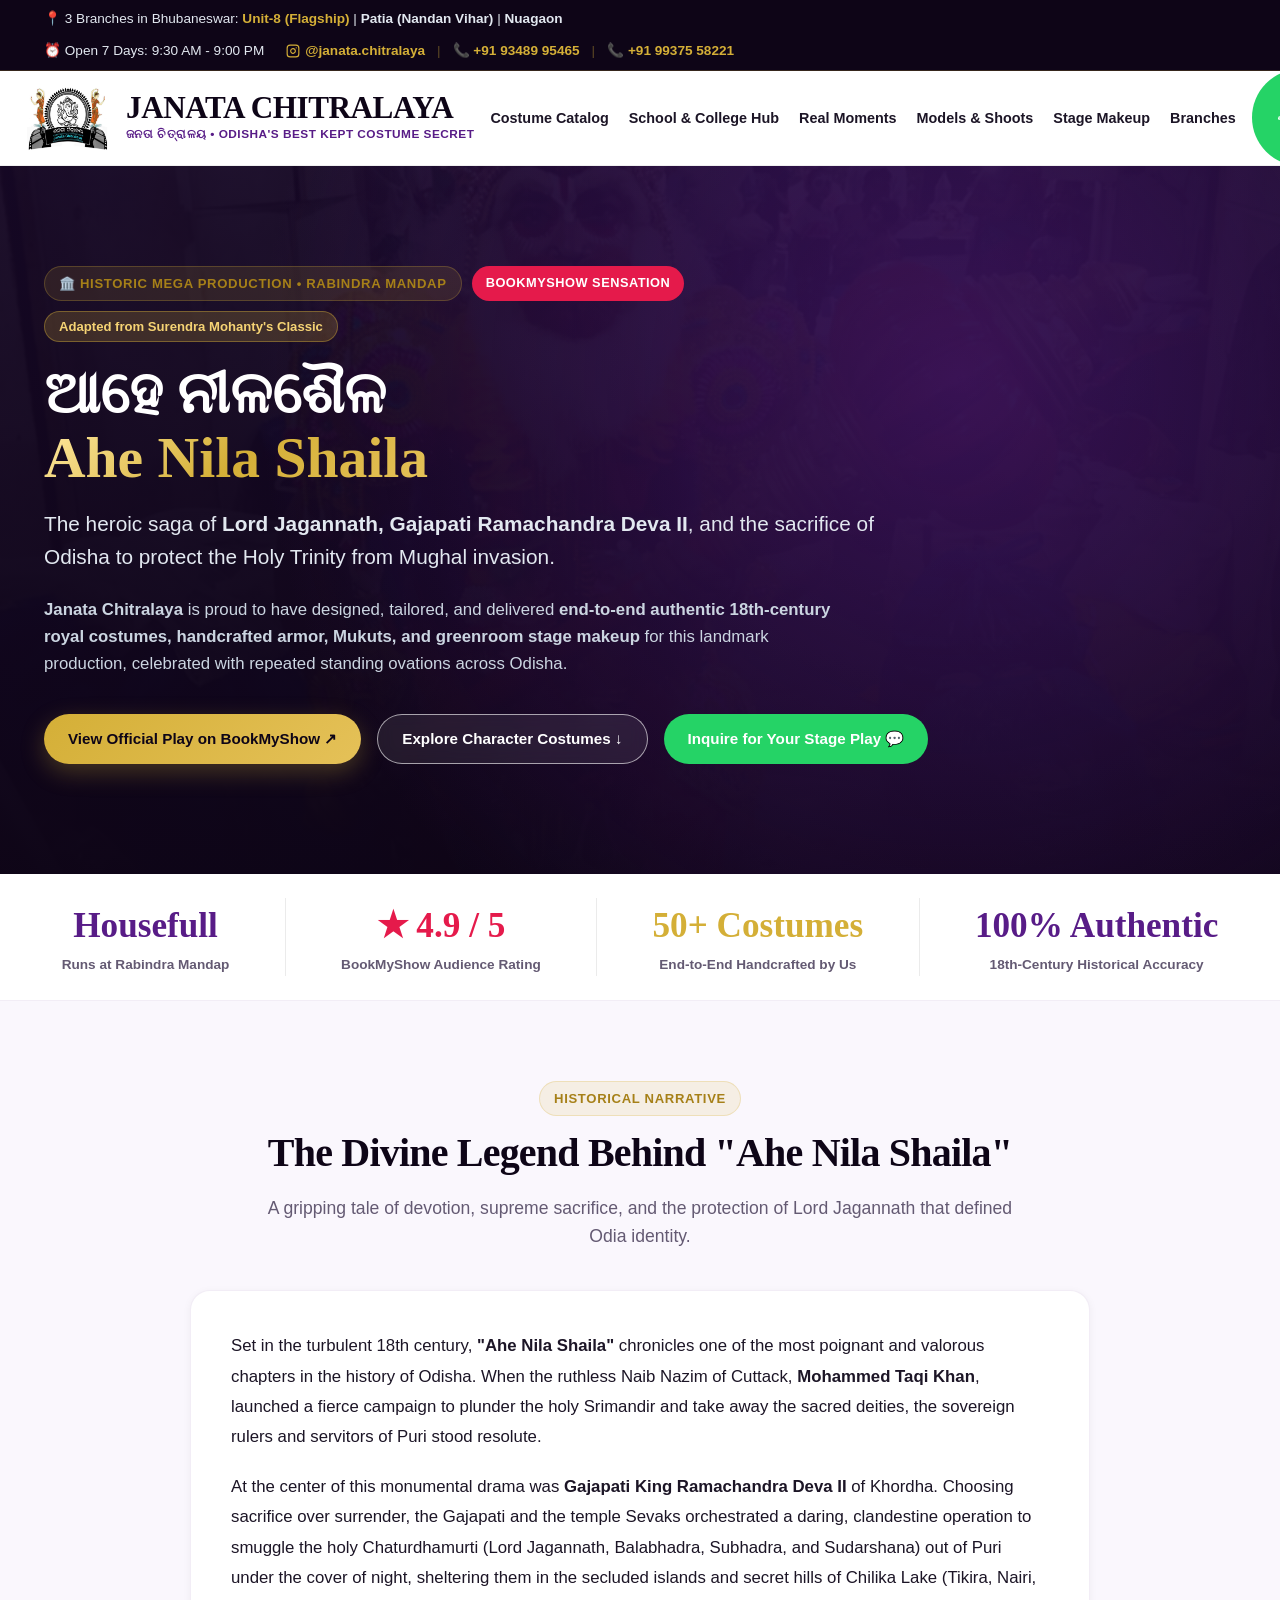
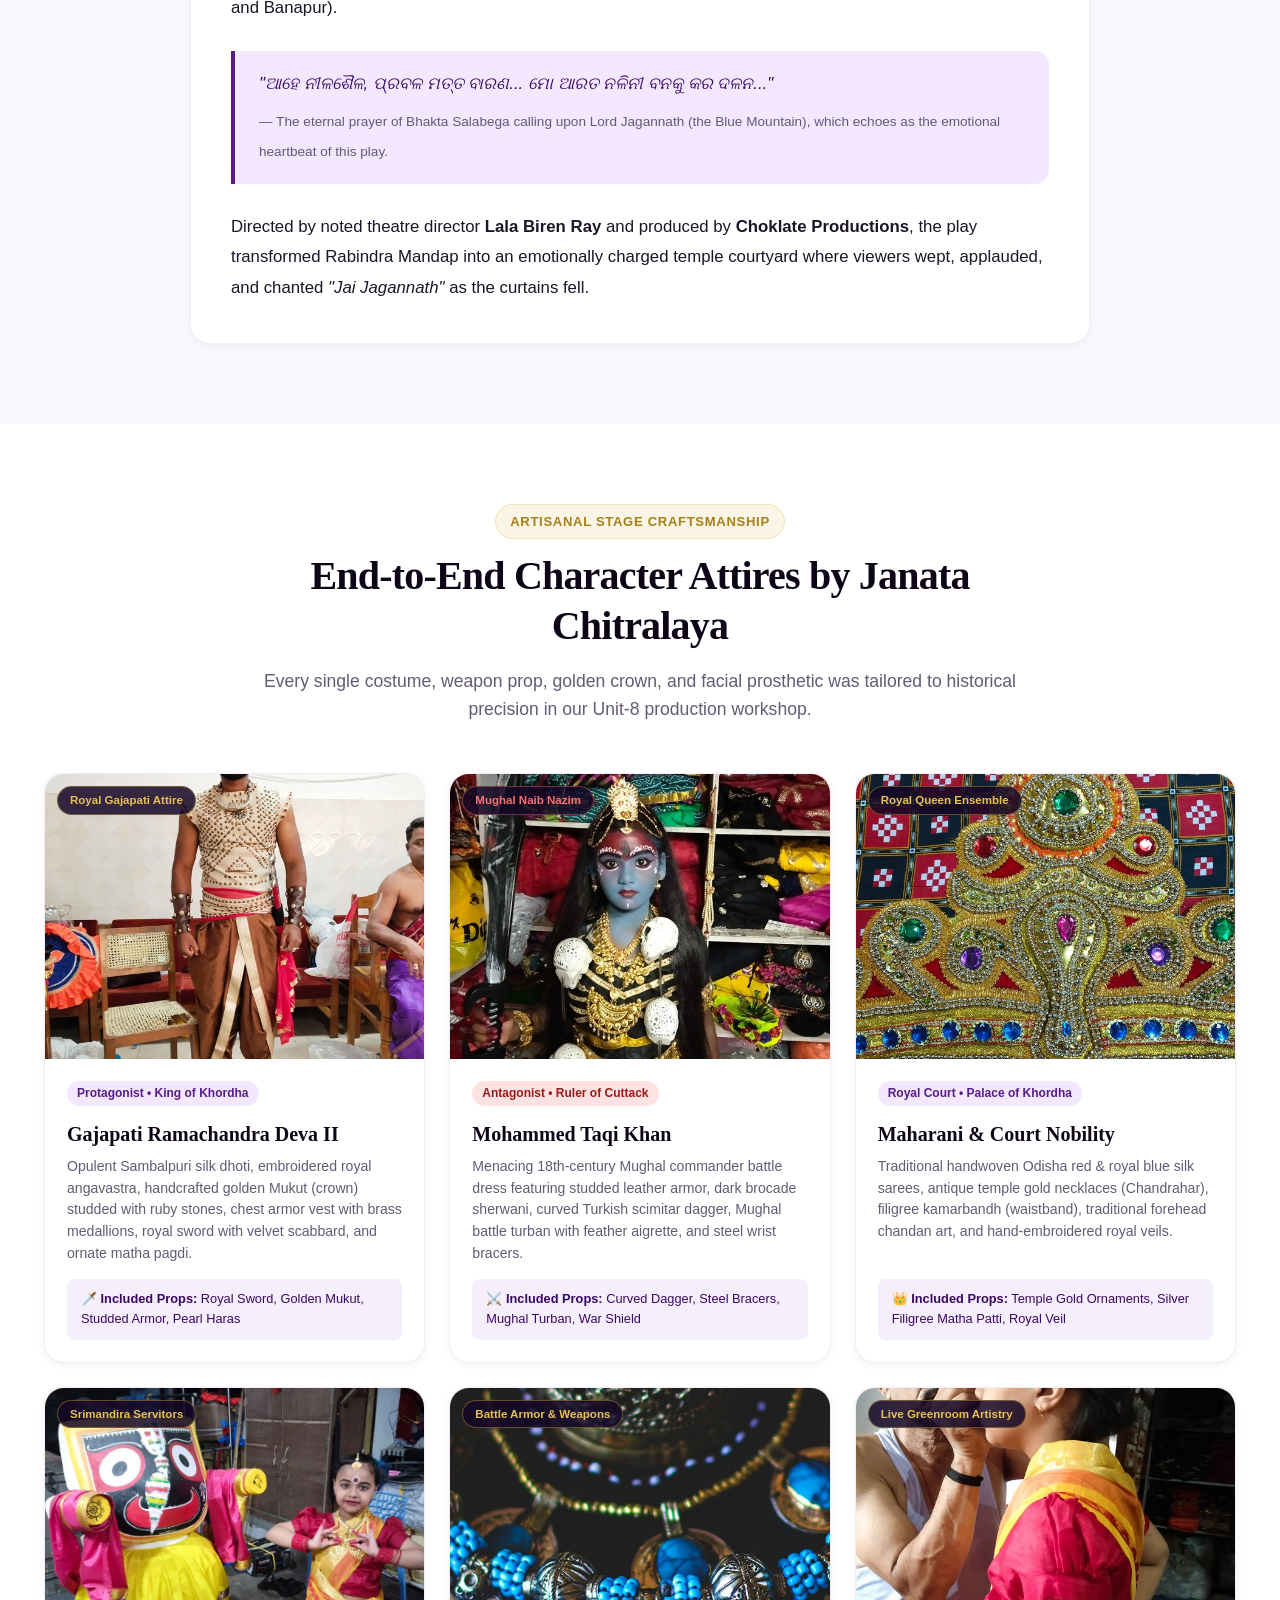
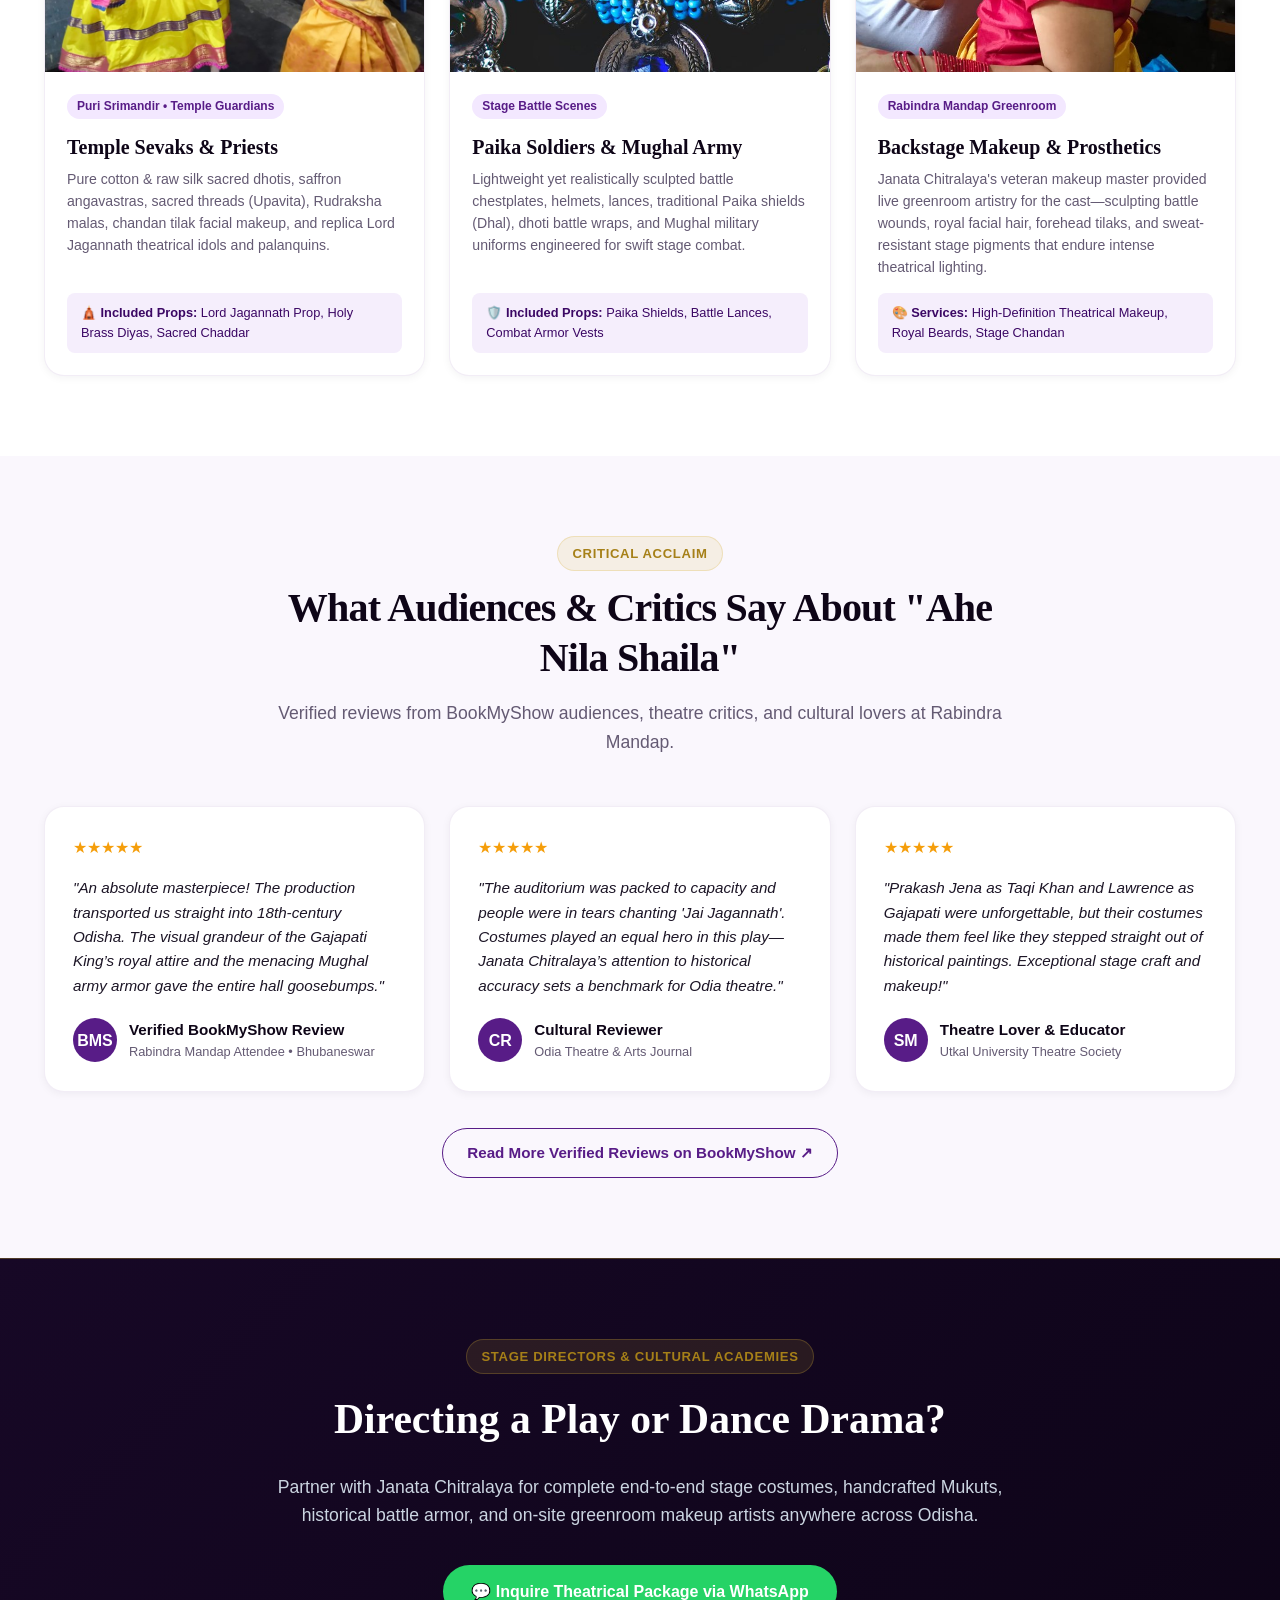
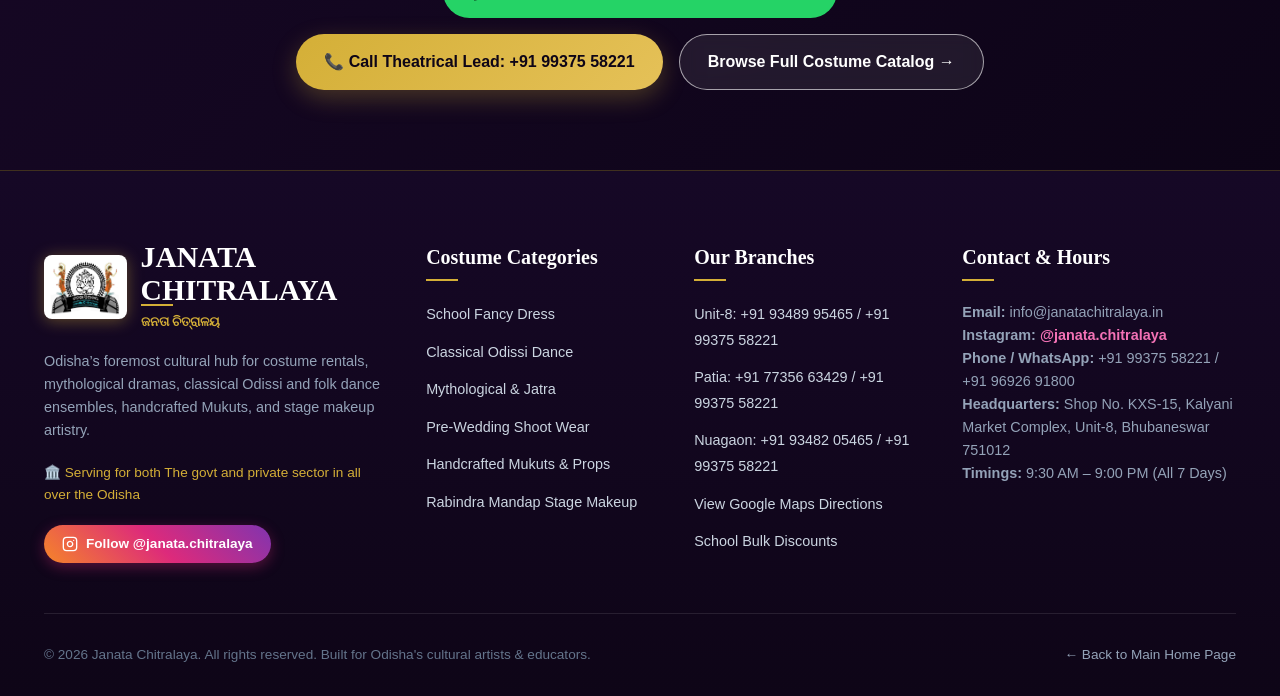
==== commit 7524cf92: "fix: remove Ahe Nila Shaila link from navbar to keep top nav uncluttered" ====
--- a/ahe-nilashaila.html
+++ b/ahe-nilashaila.html
@@ -68,7 +68,7 @@
         <li><a href="index.html#catalog">Costume Catalog</a></li>
         <li><a href="index.html#schools">School & College Hub</a></li>
         <li><a href="index.html#real-photos">Real Moments</a></li>
-        <li><a href="ahe-nilashaila.html" style="color: var(--color-purple-primary); font-weight: 700;">Ahe Nila Shaila 🎭</a></li>
+        <li><a href="index.html#creators">Models & Shoots</a></li>
         <li><a href="index.html#makeup">Stage Makeup</a></li>
         <li><a href="index.html#branches">Branches</a></li>
       </ul>
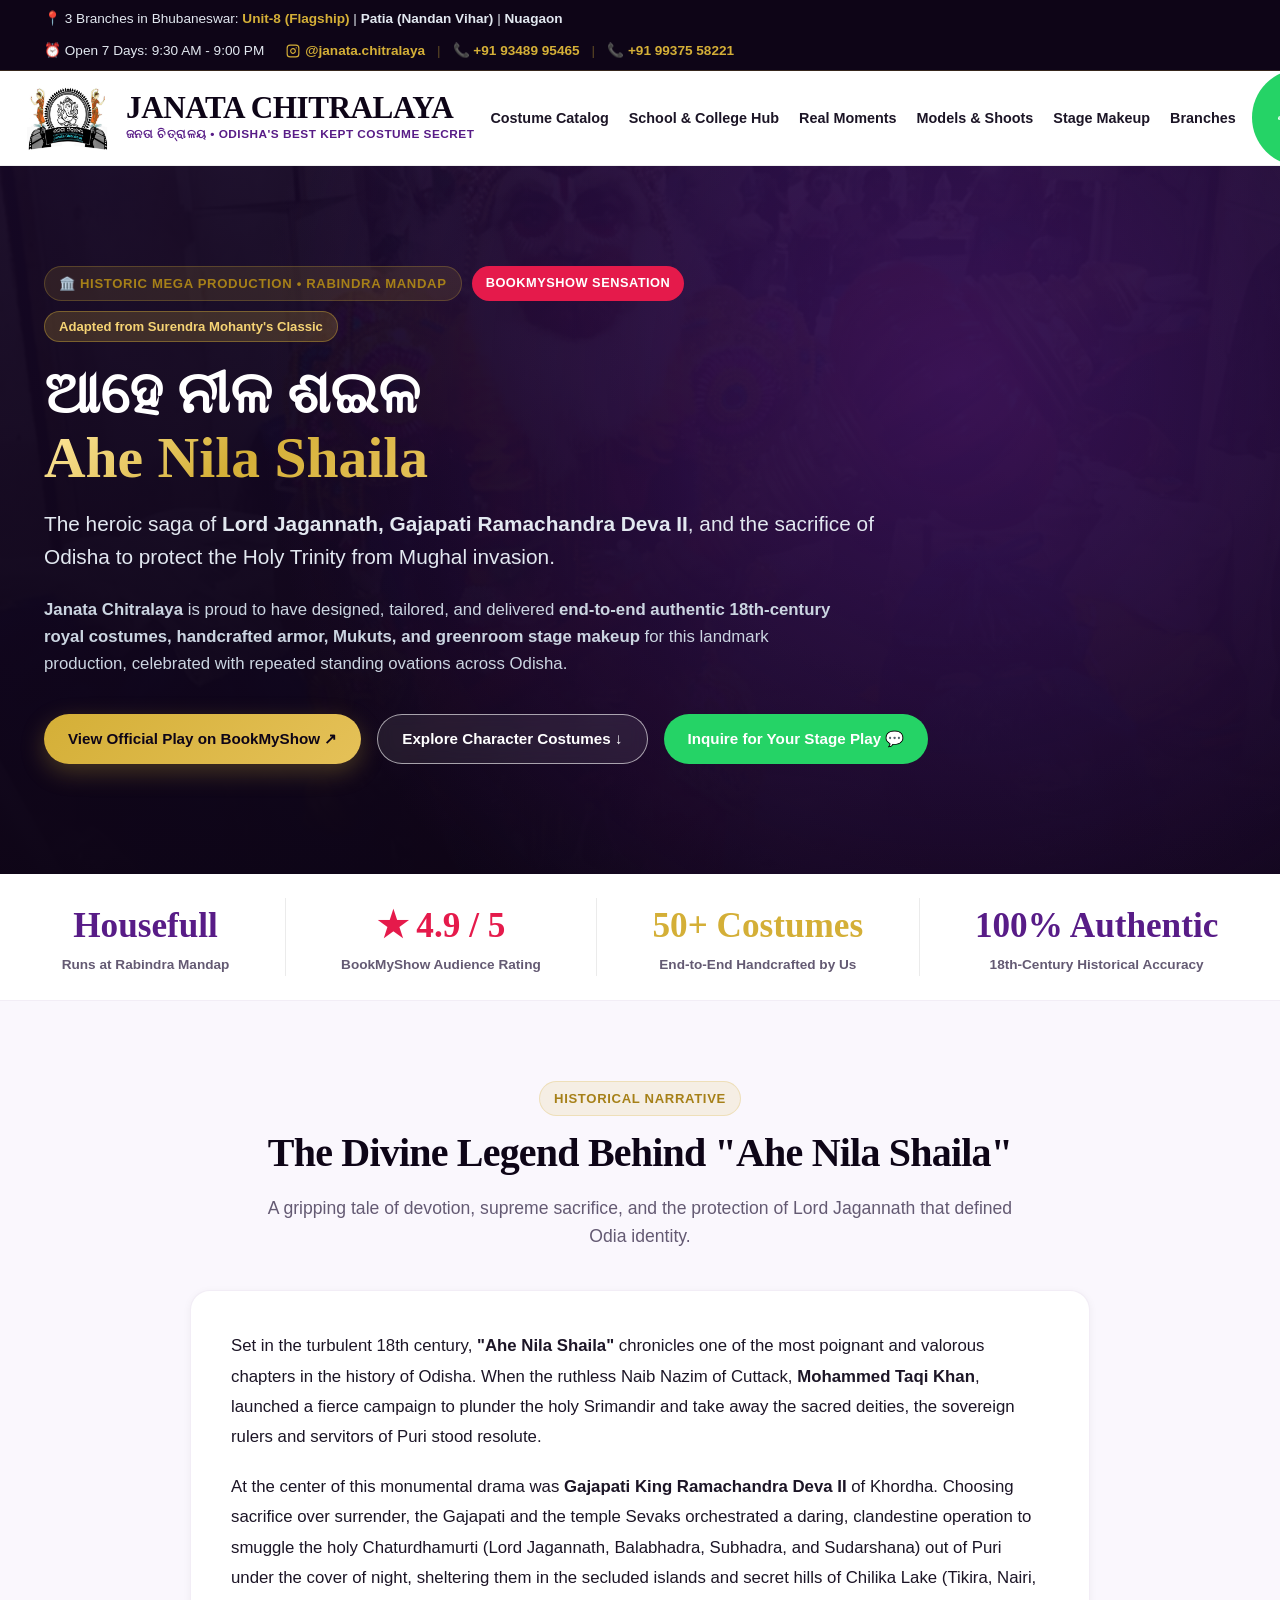
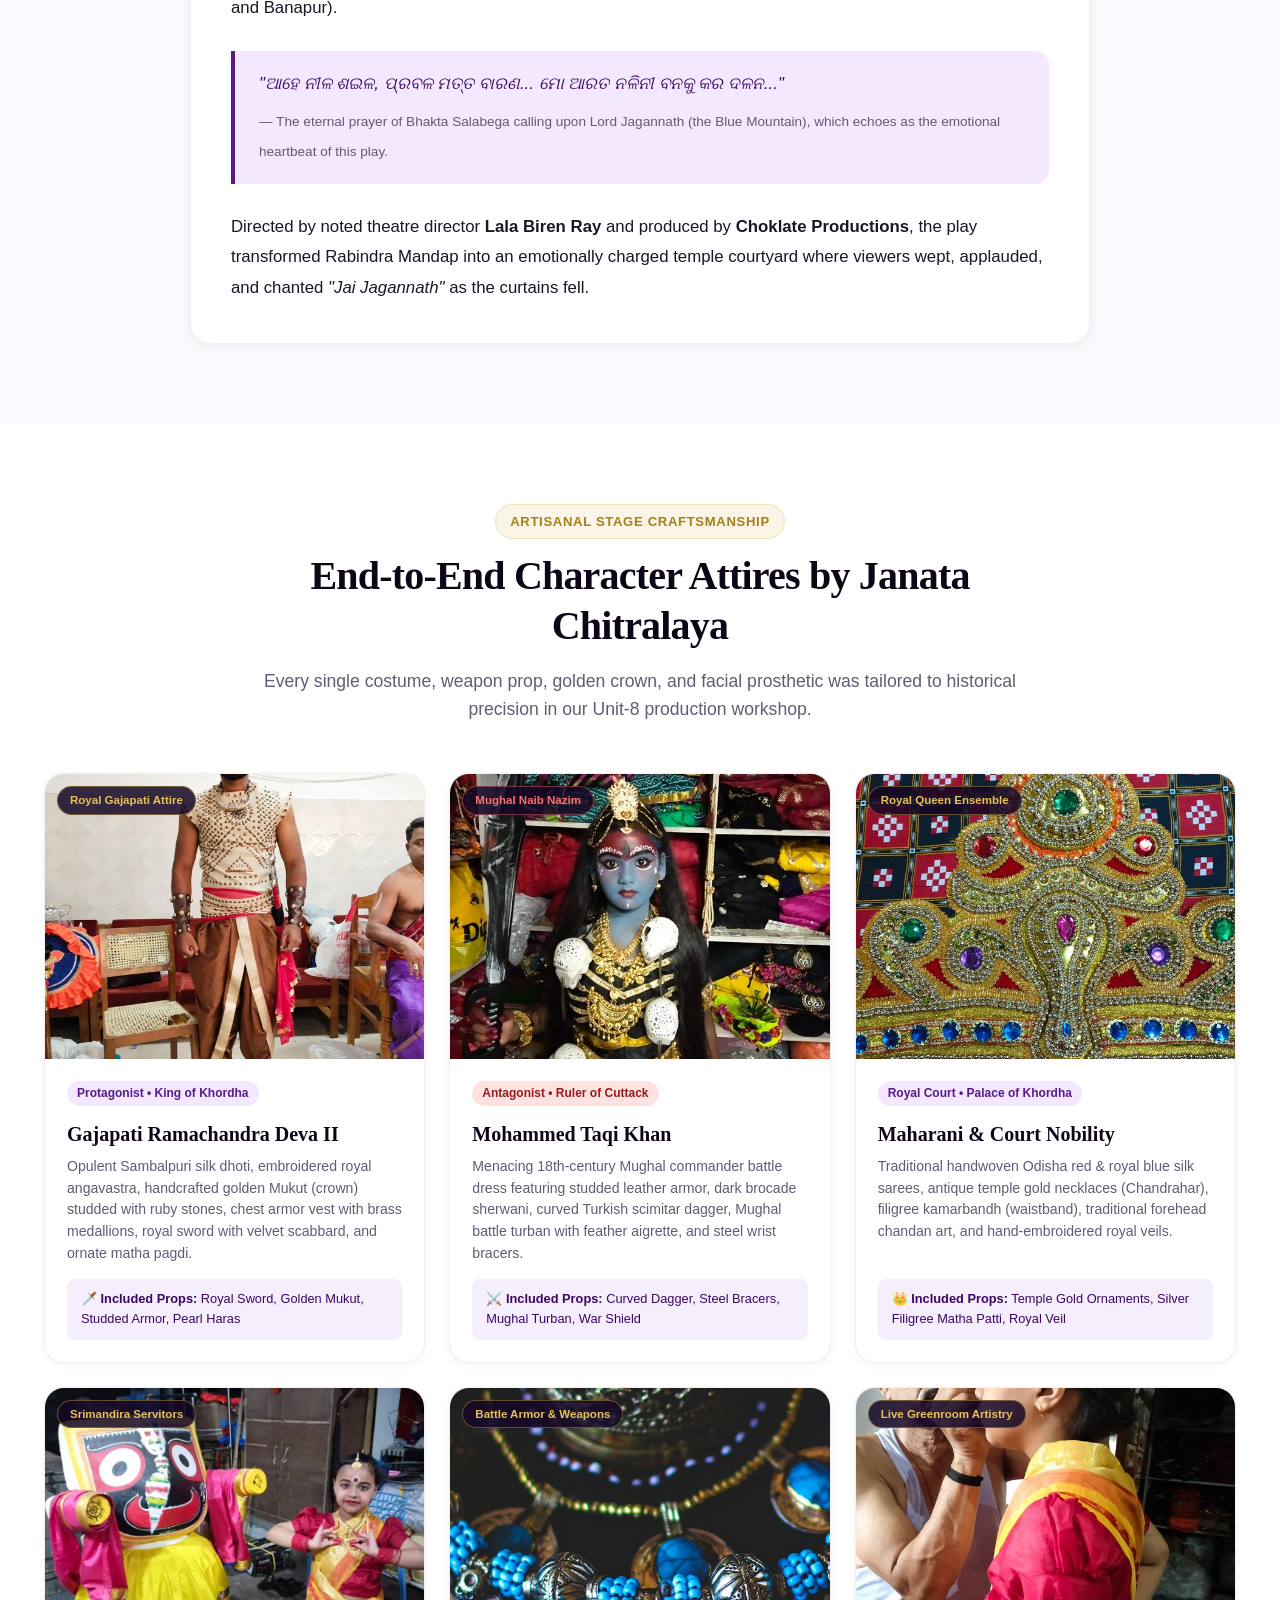
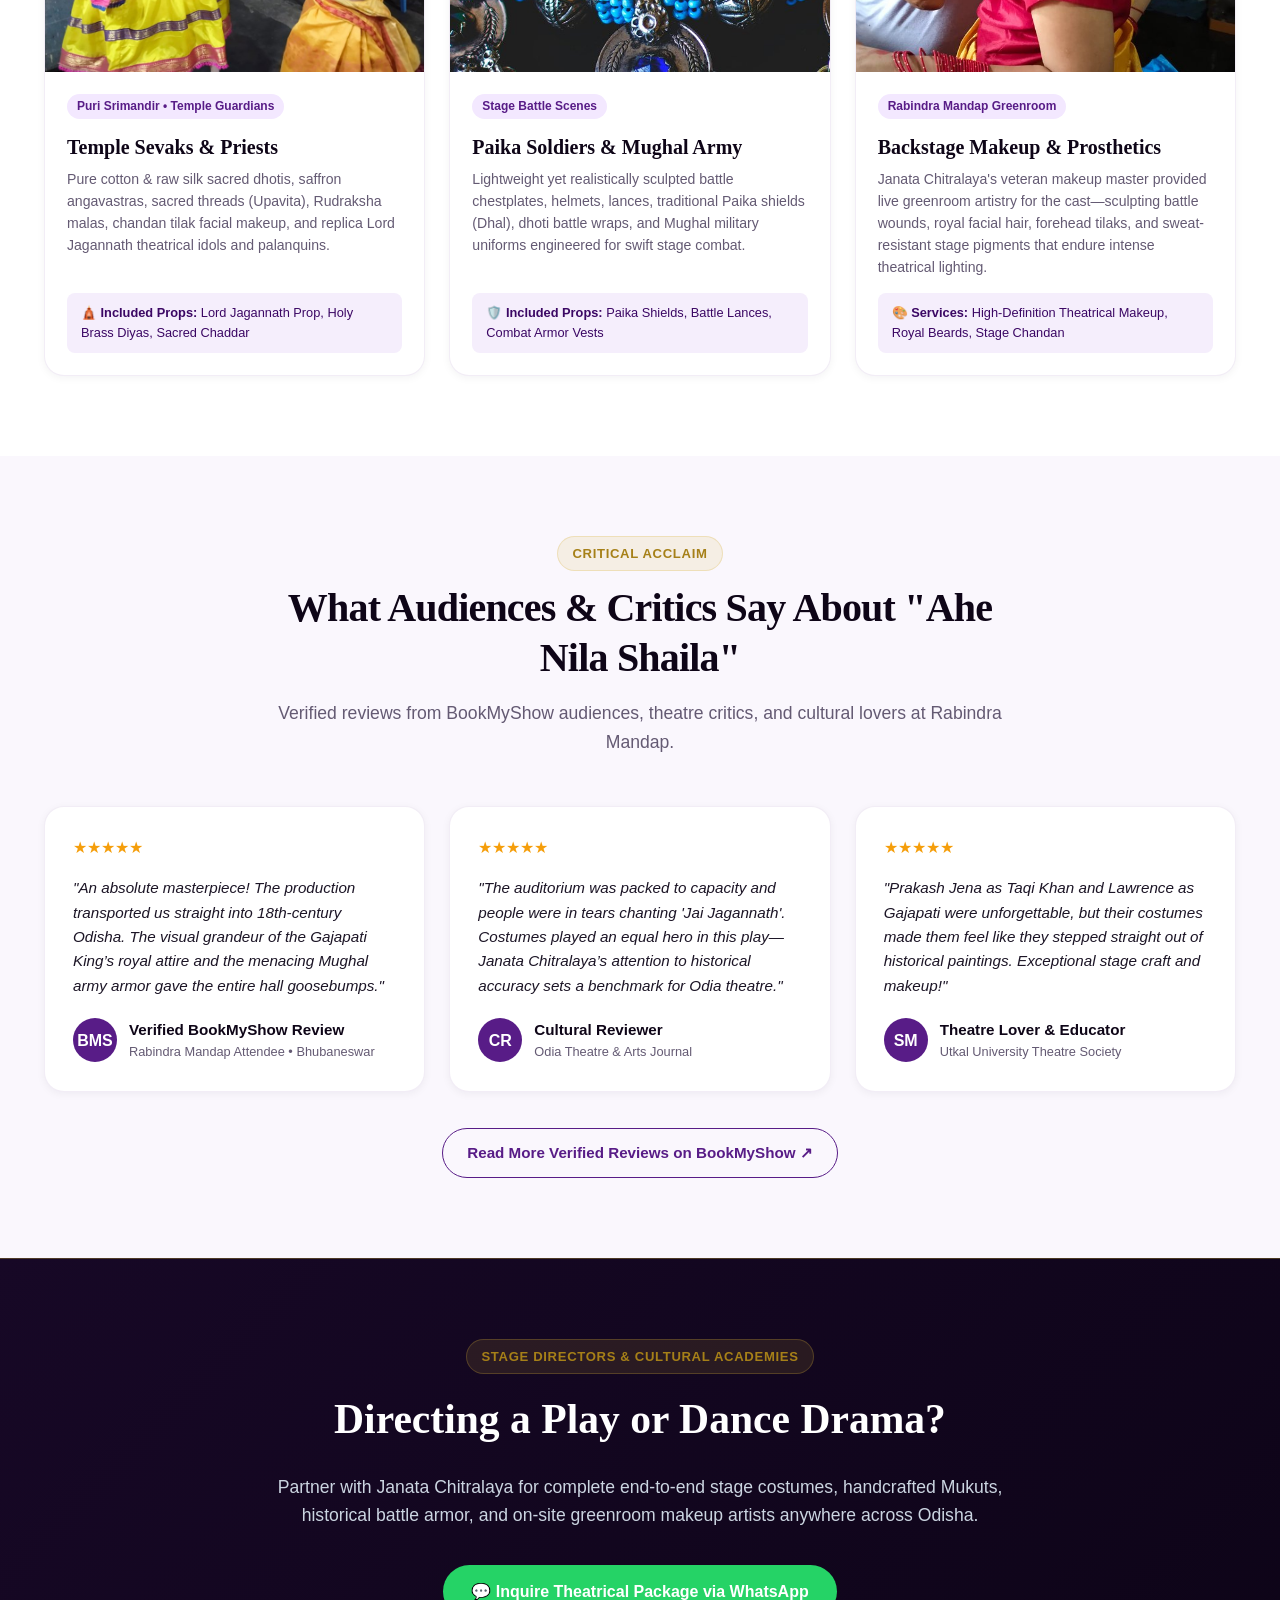
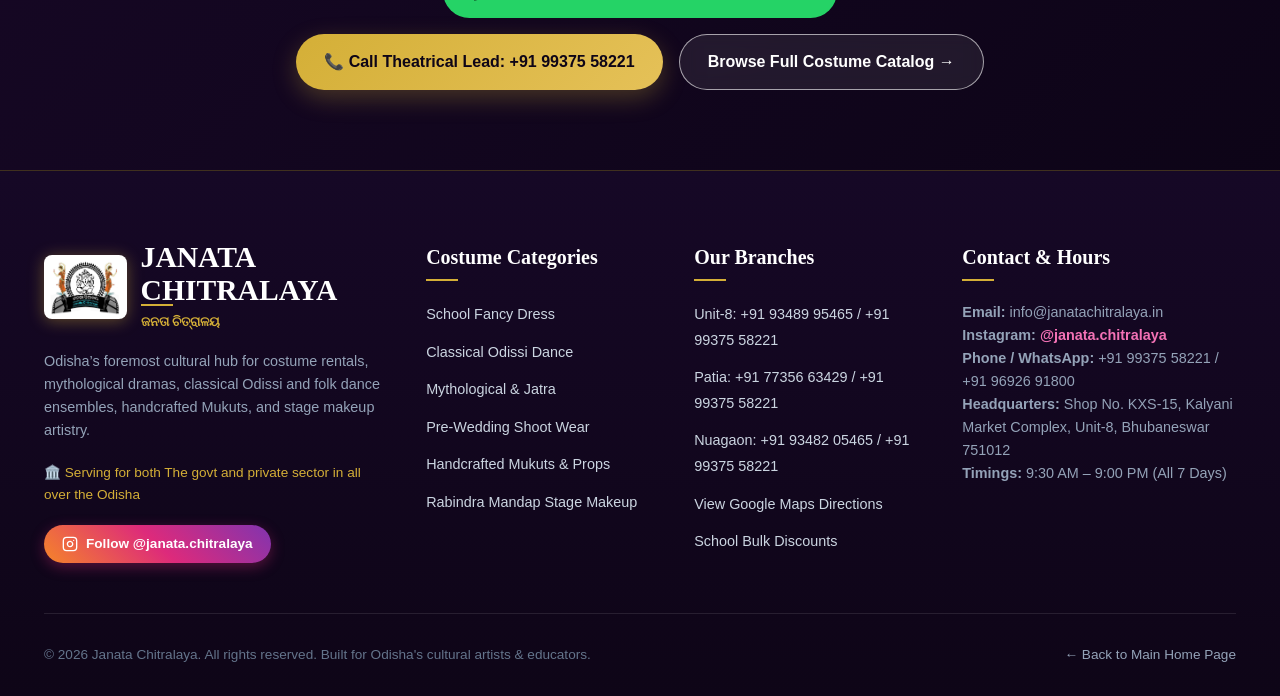
==== commit 58409d0c: "feat: complete removal of rent buttons, mobile optimization for catalog cards, cache busting" ====
--- a/ahe-nilashaila.html
+++ b/ahe-nilashaila.html
@@ -3,7 +3,7 @@
 <head>
   <meta charset="UTF-8">
   <meta name="viewport" content="width=device-width, initial-scale=1.0">
-  <title>Ahe Nila Shaila (ଆହେ ନୀଳଶୈଳ) | Theatrical Stage Costumes & Props | Janata Chitralaya</title>
+  <title>Ahe Nila Shaila (ଆହେ ନୀଳ ଶଇଳ) | Theatrical Stage Costumes & Props | Janata Chitralaya</title>
   <meta name="description" content="Discover Janata Chitralaya's end-to-end stage costumes, royal Gajapati robes, Mughal armor, Mukuts, and makeup for Odisha's critically acclaimed mega theatrical play 'Ahe Nila Shaila' staged at Rabindra Mandap.">
   <meta name="keywords" content="Ahe Nila Shaila play, Ahe Nilashaila Rabindra Mandap, Lord Jagannath play Odisha, Gajapati Ramachandra Deva costume, Taqi Khan costume, Janata Chitralaya theatrical costumes, BookMyShow Ahe Nila Shaila">
   <meta name="author" content="Janata Chitralaya">
@@ -12,7 +12,7 @@
   <!-- Open Graph -->
   <meta property="og:type" content="article">
   <meta property="og:url" content="https://janatachitralaya.in/ahe-nilashaila.html">
-  <meta property="og:title" content="Ahe Nila Shaila (ଆହେ ନୀଳଶୈଳ) - Official Stage Costumes by Janata Chitralaya">
+  <meta property="og:title" content="Ahe Nila Shaila (ଆହେ ନୀଳ ଶଇଳ) - Official Stage Costumes by Janata Chitralaya">
   <meta property="og:description" content="The epic struggle to protect Lord Jagannath. End-to-end stage costumes, royal armor, and Rabindra Mandap greenroom artistry crafted by Janata Chitralaya.">
   <meta property="og:image" content="assets/images/hero-banner.jpg">
 
@@ -99,7 +99,7 @@
         </div>
 
         <h1 style="font-family: var(--font-heading); font-size: 3.6rem; line-height: 1.12; color: #FFFFFF; margin-bottom: 16px;">
-          ଆହେ ନୀଳଶୈଳ <br>
+          ଆହେ ନୀଳ ଶଇଳ <br>
           <span style="background: linear-gradient(135deg, #FFE89E 0%, var(--color-gold-primary) 50%, #E5C158 100%); -webkit-background-clip: text; background-clip: text; -webkit-text-fill-color: transparent;">Ahe Nila Shaila</span>
         </h1>
 
@@ -172,7 +172,7 @@
 
           <div style="background: var(--color-purple-soft); border-left: 4px solid var(--color-purple-primary); padding: 18px 24px; border-radius: 0 var(--radius-md) var(--radius-md) 0; margin: 28px 0;">
             <p style="font-style: italic; color: var(--color-purple-dark); font-weight: 500; margin-bottom: 6px;">
-              "ଆହେ ନୀଳଶୈଳ, ପ୍ରବଳ ମତ୍ତ ବାରଣ... ମୋ ଆରତ ନଳିନୀ ବନକୁ କର ଦଳନ..."
+              "ଆହେ ନୀଳ ଶଇଳ, ପ୍ରବଳ ମତ୍ତ ବାରଣ... ମୋ ଆରତ ନଳିନୀ ବନକୁ କର ଦଳନ..."
             </p>
             <span style="font-size: 0.85rem; color: var(--color-text-muted);">
               — The eternal prayer of Bhakta Salabega calling upon Lord Jagannath (the Blue Mountain), which echoes as the emotional heartbeat of this play.
--- a/css/styles.css
+++ b/css/styles.css
@@ -841,6 +841,8 @@
   align-items: center;
   justify-content: space-between;
   gap: 12px;
+  padding-top: 14px;
+  border-top: 1px dashed rgba(88, 28, 135, 0.12);
 }
 
 .card-price {
@@ -849,21 +851,44 @@
 }
 
 .price-label {
-  font-size: 0.75rem;
+  font-size: 0.72rem;
   color: var(--color-text-light);
   text-transform: uppercase;
+  font-weight: 700;
+  letter-spacing: 0.5px;
+}
+
+.price-amount {
+  font-size: 1.25rem;
+  font-weight: 800;
+  color: var(--color-purple-primary);
+}
+
+.card-availability-pill {
+  display: inline-flex;
+  align-items: center;
+  gap: 5px;
+  background: rgba(16, 185, 129, 0.08);
+  border: 1px solid rgba(16, 185, 129, 0.28);
+  color: #047857;
+  font-size: 0.76rem;
   font-weight: 600;
-}
-
-.price-amount {
-  font-size: 1.2rem;
-  font-weight: 700;
-  color: var(--color-crimson);
-}
-
-.card-footer .btn {
-  padding: 8px 16px;
-  font-size: 0.85rem;
+  padding: 5px 11px;
+  border-radius: var(--radius-pill);
+  white-space: nowrap;
+}
+
+.card-availability-pill svg {
+  stroke: #059669;
+  flex-shrink: 0;
+}
+
+/* Explicit safeguard: ensure no WhatsApp or rent button appears on catalog cards */
+.costume-card .btn,
+.costume-card button,
+.card-footer .btn,
+.card-footer button {
+  display: none !important;
 }
 
 /* School & College Appreciation Section */
@@ -2132,3 +2157,72 @@
   border-radius: var(--radius-sm);
   margin-top: auto;
 }
+
+/* Mobile Optimization for Costume Catalog & Cards */
+@media (max-width: 640px) {
+  .costume-grid {
+    grid-template-columns: 1fr;
+    gap: 18px;
+  }
+  .costume-card {
+    border-radius: var(--radius-md);
+  }
+  .card-body {
+    padding: 16px 16px 18px 16px;
+  }
+  .card-body h3 {
+    font-size: 1.15rem;
+    margin-bottom: 6px;
+  }
+  .card-body p {
+    font-size: 0.86rem;
+    line-height: 1.45;
+    margin-bottom: 12px;
+  }
+  .card-meta {
+    gap: 6px;
+    margin-bottom: 12px;
+    padding-bottom: 10px;
+  }
+  .meta-tag {
+    font-size: 0.72rem;
+    padding: 2px 8px;
+  }
+  .card-footer {
+    padding-top: 12px;
+  }
+  .price-label {
+    font-size: 0.68rem;
+  }
+  .price-amount {
+    font-size: 1.15rem;
+  }
+  .card-availability-pill {
+    font-size: 0.72rem;
+    padding: 4px 9px;
+  }
+  .catalog-search-bar {
+    padding: 8px 16px;
+    margin-bottom: 16px;
+  }
+  .catalog-category-tabs {
+    gap: 6px;
+    padding-bottom: 6px;
+    -webkit-overflow-scrolling: touch;
+  }
+  .category-tab-btn {
+    padding: 8px 16px;
+    font-size: 0.84rem;
+  }
+}
+
+@media (max-width: 380px) {
+  .card-footer {
+    flex-wrap: wrap;
+    gap: 8px;
+  }
+  .card-availability-pill {
+    font-size: 0.7rem;
+  }
+}
+
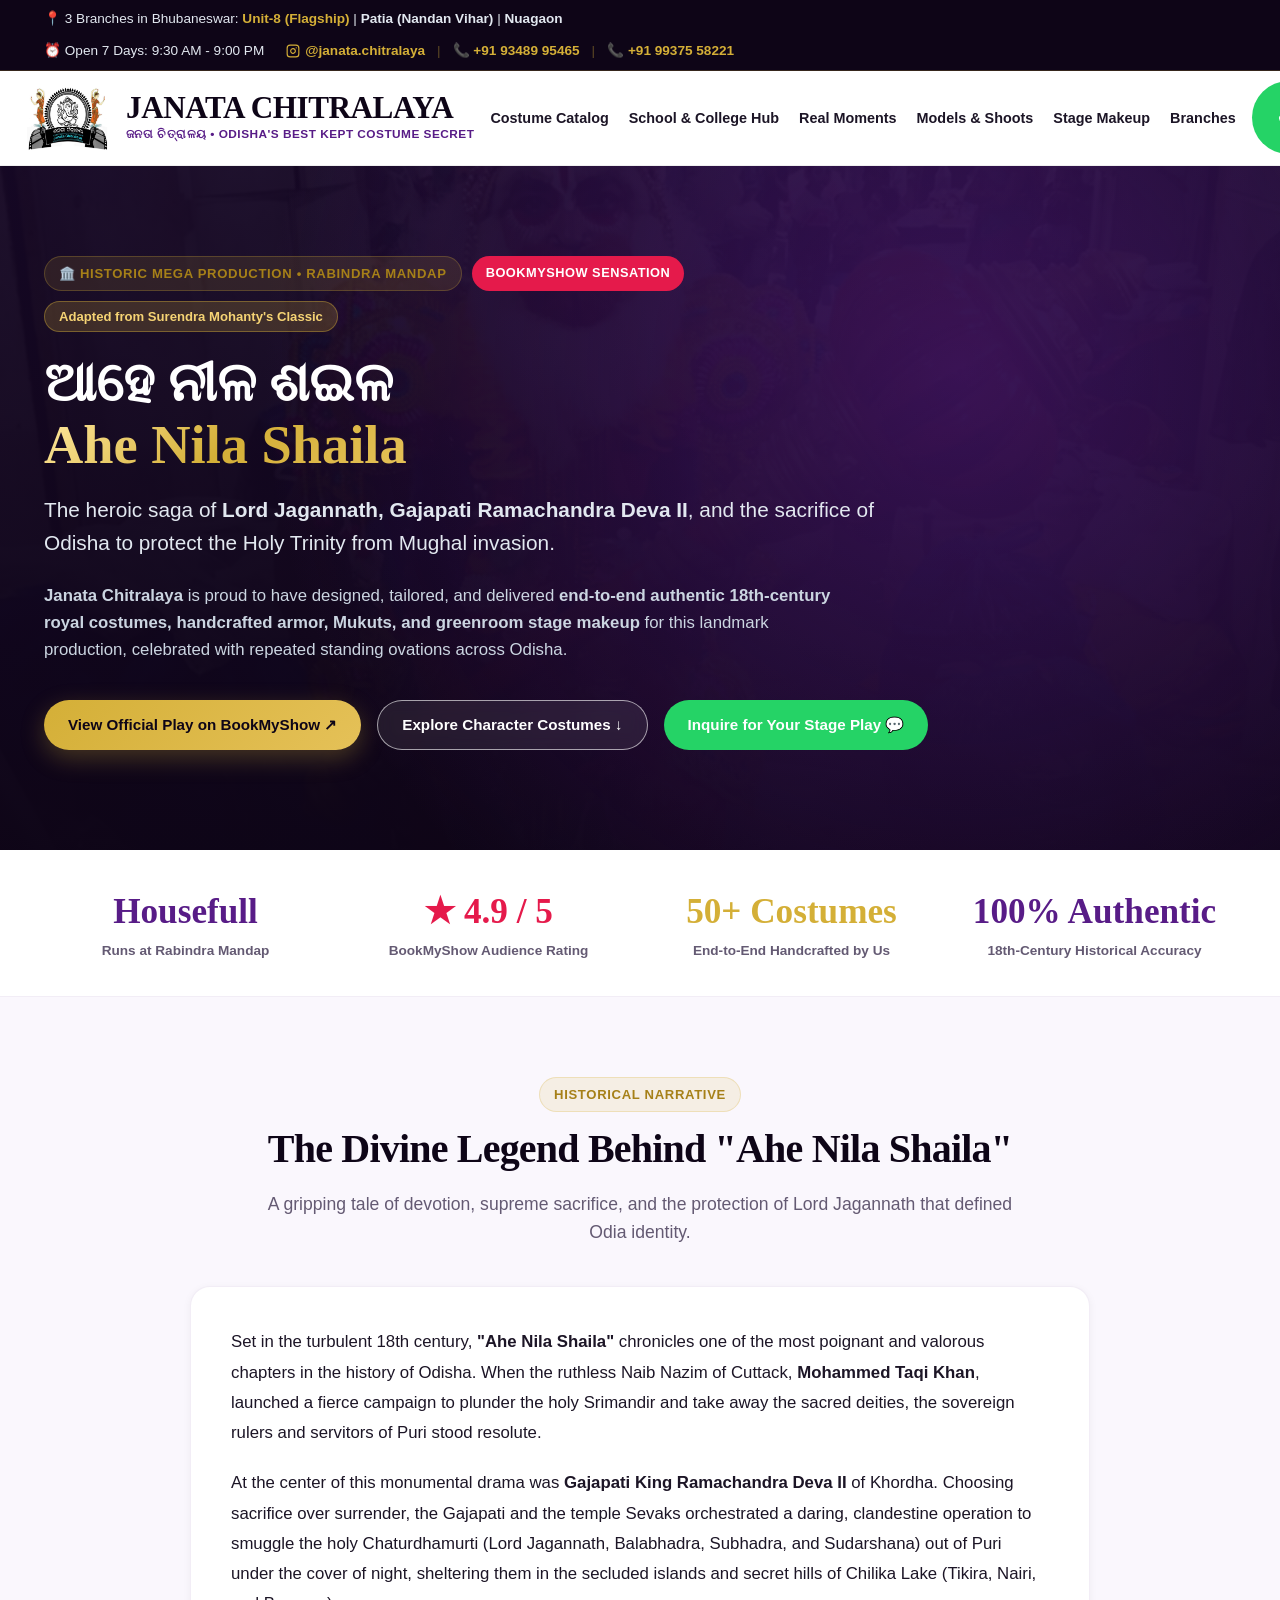
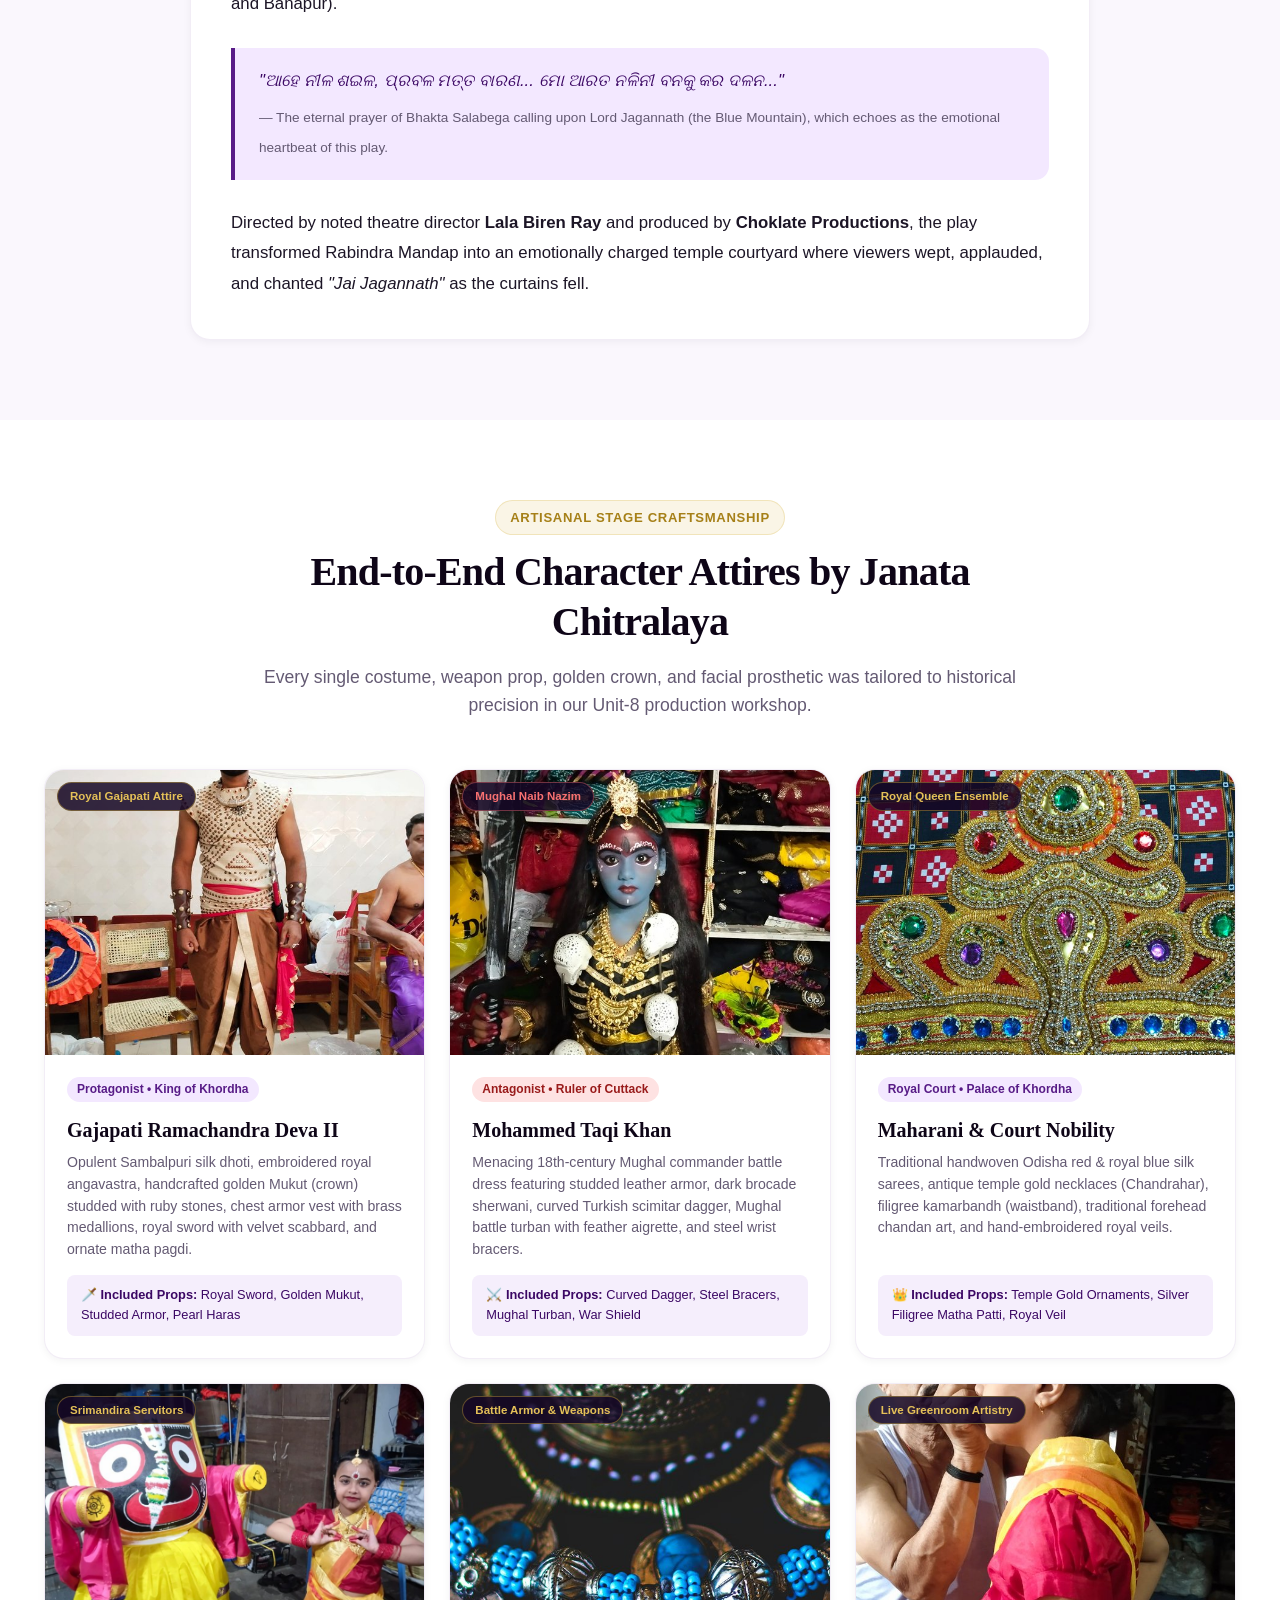
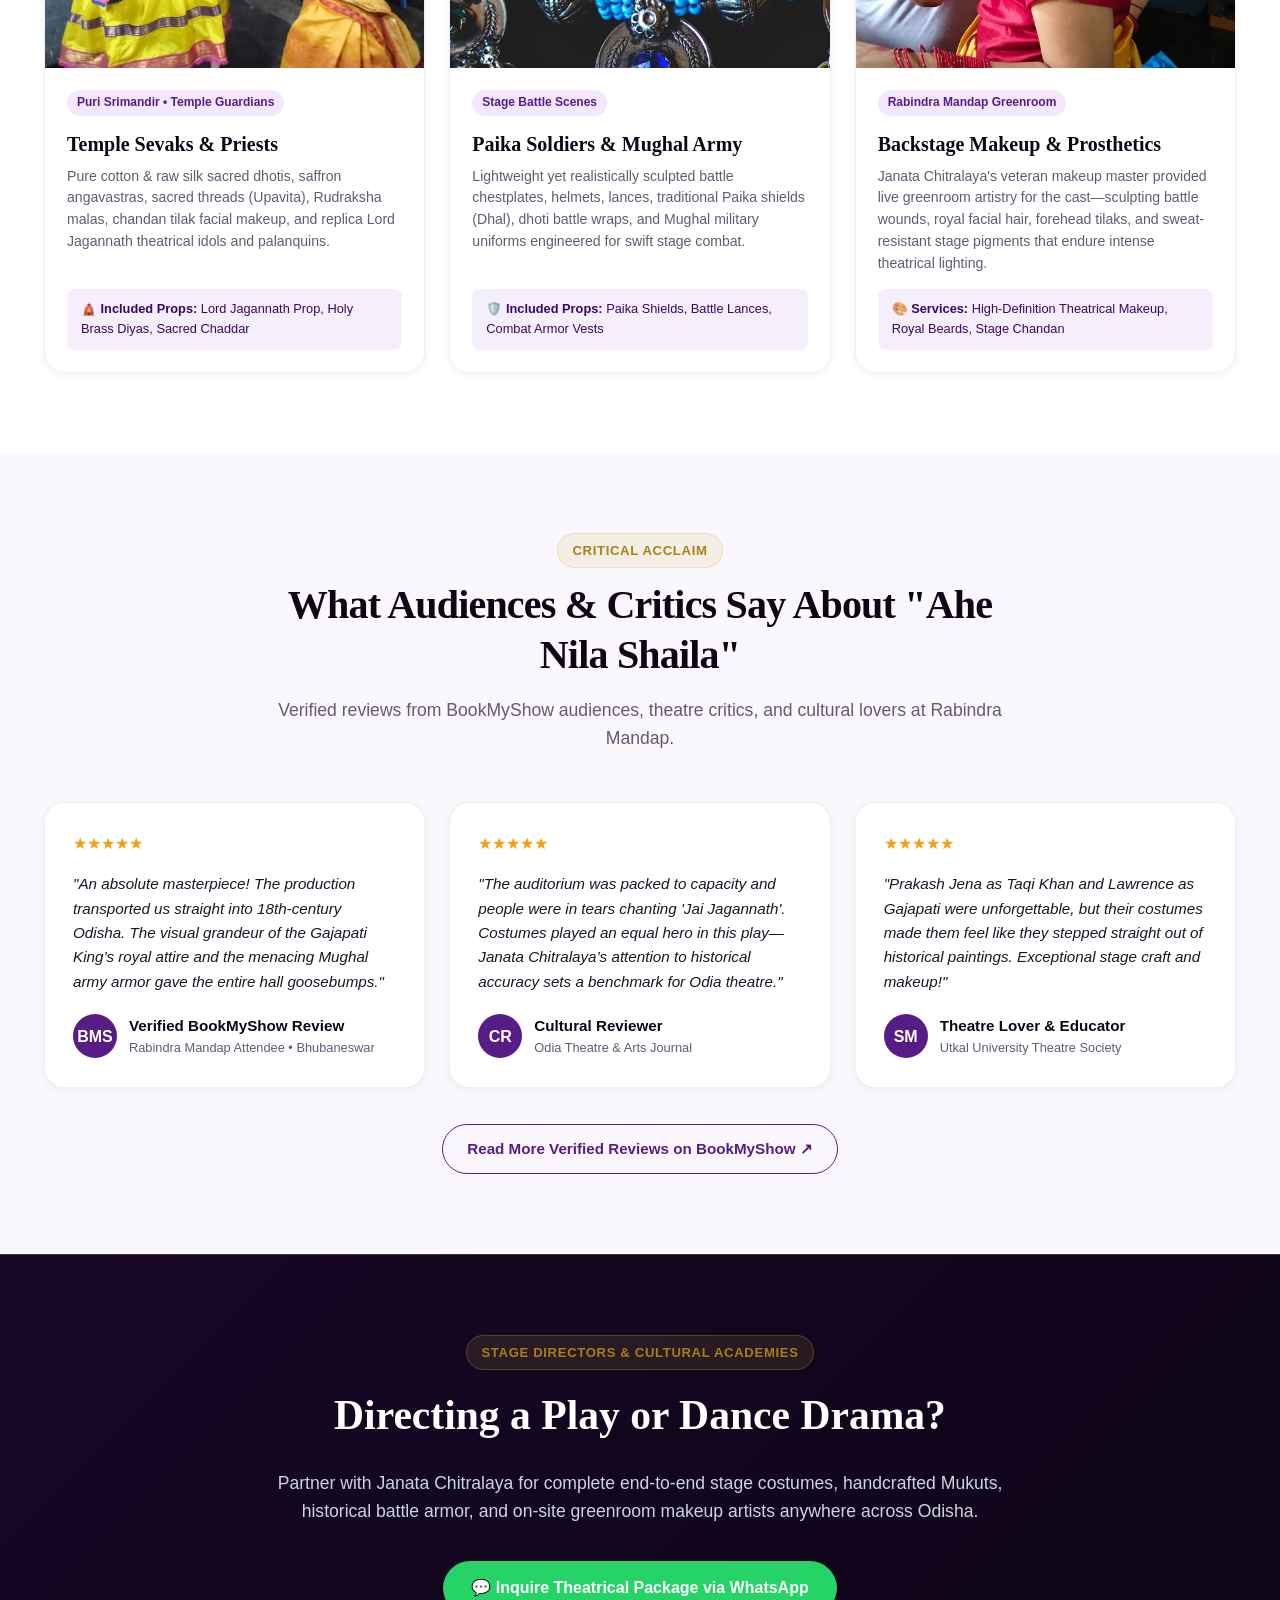
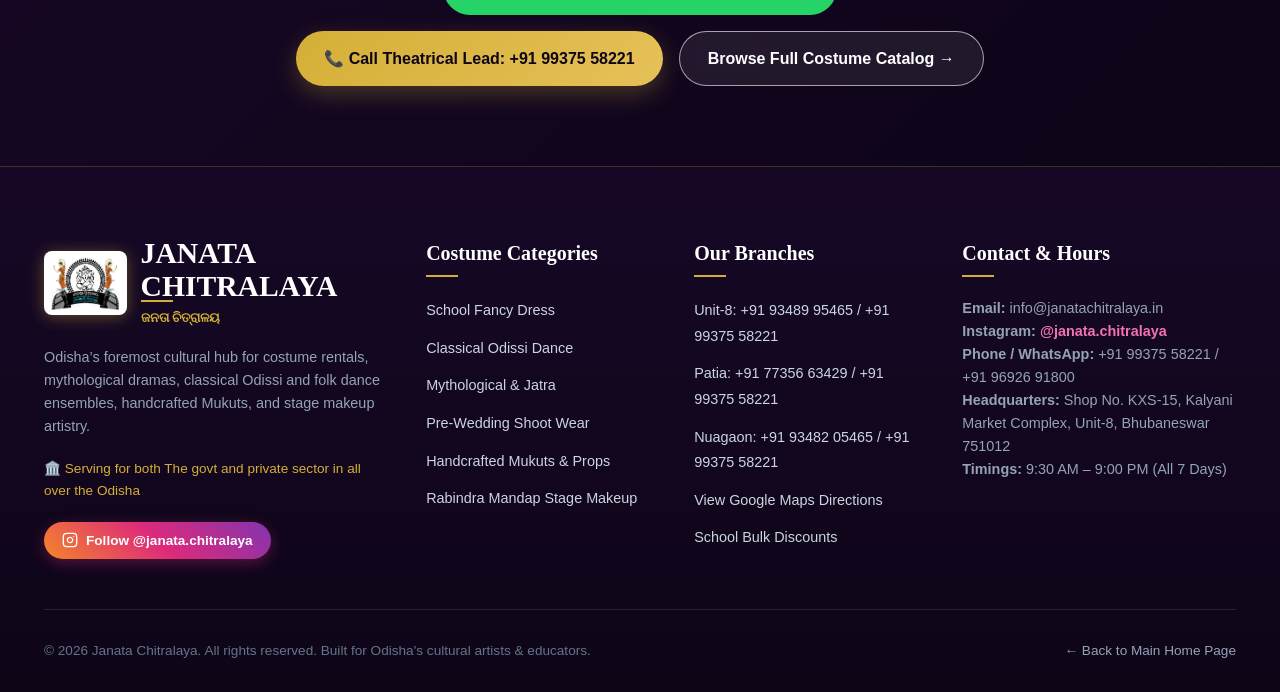
==== commit b7d141b0: "fix(mobile): enhance small screen alignment, touch controls, and accessibility" ====
--- a/ahe-nilashaila.html
+++ b/ahe-nilashaila.html
@@ -27,7 +27,7 @@
   <link href="https://fonts.googleapis.com/css2?family=Outfit:wght@400;500;600;700&family=Playfair+Display:ital,wght@0,600;0,700;1,600&display=swap" rel="stylesheet">
 
   <!-- Stylesheet -->
-  <link rel="stylesheet" href="css/styles.css?v=7">
+  <link rel="stylesheet" href="css/styles.css?v=9">
 </head>
 <body>
 
@@ -57,8 +57,8 @@
   <nav class="navbar" id="mainNav">
     <div class="container nav-container">
       <a href="index.html#home" class="brand-logo" aria-label="Janata Chitralaya Home">
-        <img src="assets/images/logo.png" alt="Janata Chitralaya Official Logo" class="brand-logo-img" width="88" height="68" style="height: 68px; width: auto; max-width: 88px; object-fit: contain; flex-shrink: 0; display: block;">
-        <div class="brand-text" style="white-space: nowrap;">
+        <img src="assets/images/logo.png" alt="Janata Chitralaya Official Logo" class="brand-logo-img" width="88" height="68">
+        <div class="brand-text">
           <span class="brand-title">JANATA CHITRALAYA</span>
           <span class="brand-tagline">ଜନତା ଚିତ୍ରାଳୟ • ODISHA'S BEST KEPT COSTUME SECRET</span>
         </div>
@@ -78,14 +78,14 @@
           <svg width="18" height="18" viewBox="0 0 24 24" fill="currentColor">
             <path d="M12.031 6.172c-3.181 0-5.767 2.586-5.768 5.766-.001 1.298.38 2.27 1.019 3.287l-.582 2.128 2.182-.573c.978.58 1.911.928 3.145.929 3.178 0 5.767-2.587 5.768-5.766.001-3.187-2.575-5.771-5.764-5.771zm3.392 8.244c-.144.405-.837.774-1.17.824-.299.045-.677.063-1.092-.069-.252-.08-.575-.187-.988-.365-1.739-.751-2.874-2.502-2.961-2.617-.087-.116-.708-.94-.708-1.793s.448-1.273.607-1.446c.159-.173.346-.217.462-.217l.332.007c.106.005.249-.04.39.299.144.347.491 1.2.534 1.287.043.087.072.188.014.304-.058.116-.087.188-.173.289l-.26.304c-.087.086-.177.18-.076.353.101.173.449.74 0.963 1.199.662.591 1.221.774 1.394.861.173.086.275.072.376-.044.101-.116.433-.506.549-.679.116-.174.231-.145.39-.087s1.011.477 1.184.564.289.13.332.203c.044.072.044.419-.1 0.824z"/>
           </svg>
-          Inquire Theatrical Costumes
+          Inquire Costumes
         </a>
       </div>
     </div>
   </nav>
 
   <!-- Epic Hero Section -->
-  <section class="hero-section" style="padding: 100px 0 110px 0; background: linear-gradient(135deg, #170826 0%, #0D0417 100%); position: relative; overflow: hidden;">
+  <section class="hero-section epic-hero-section">
     <div class="hero-backdrop" style="background-image: url('assets/images/real/janata-gallery-1.jpg'); opacity: 0.28;"></div>
     <div class="hero-gradient-overlay" style="background: radial-gradient(circle at 75% 30%, rgba(88, 28, 135, 0.5) 0%, transparent 65%), linear-gradient(180deg, rgba(22, 8, 38, 0.82) 0%, rgba(14, 5, 23, 0.98) 100%);"></div>
     <div class="container" style="position: relative; z-index: 10;">
@@ -98,7 +98,7 @@
           </span>
         </div>
 
-        <h1 style="font-family: var(--font-heading); font-size: 3.6rem; line-height: 1.12; color: #FFFFFF; margin-bottom: 16px;">
+        <h1 class="epic-hero-title">
           ଆହେ ନୀଳ ଶଇଳ <br>
           <span style="background: linear-gradient(135deg, #FFE89E 0%, var(--color-gold-primary) 50%, #E5C158 100%); -webkit-background-clip: text; background-clip: text; -webkit-text-fill-color: transparent;">Ahe Nila Shaila</span>
         </h1>
@@ -127,26 +127,25 @@
   </section>
 
   <!-- Production Accolades Strip -->
-  <section style="background: var(--color-surface-white); border-bottom: 1px solid var(--border-card); padding: 24px 0; box-shadow: var(--shadow-sm);">
-    <div class="container" style="display: flex; justify-content: space-around; flex-wrap: wrap; gap: 20px; text-align: center;">
-      <div>
-        <div style="font-family: var(--font-heading); font-size: 2.2rem; font-weight: 700; color: var(--color-purple-primary);">Housefull</div>
-        <div style="font-size: 0.85rem; color: var(--color-text-muted); font-weight: 600;">Runs at Rabindra Mandap</div>
-      </div>
-      <div style="border-left: 1px solid rgba(0,0,0,0.08);"></div>
-      <div>
-        <div style="font-family: var(--font-heading); font-size: 2.2rem; font-weight: 700; color: #E51A4B;">★ 4.9 / 5</div>
-        <div style="font-size: 0.85rem; color: var(--color-text-muted); font-weight: 600;">BookMyShow Audience Rating</div>
-      </div>
-      <div style="border-left: 1px solid rgba(0,0,0,0.08);"></div>
-      <div>
-        <div style="font-family: var(--font-heading); font-size: 2.2rem; font-weight: 700; color: var(--color-gold-primary);">50+ Costumes</div>
-        <div style="font-size: 0.85rem; color: var(--color-text-muted); font-weight: 600;">End-to-End Handcrafted by Us</div>
-      </div>
-      <div style="border-left: 1px solid rgba(0,0,0,0.08);"></div>
-      <div>
-        <div style="font-family: var(--font-heading); font-size: 2.2rem; font-weight: 700; color: var(--color-purple-primary);">100% Authentic</div>
-        <div style="font-size: 0.85rem; color: var(--color-text-muted); font-weight: 600;">18th-Century Historical Accuracy</div>
+  <section class="epic-accolades-strip" style="background: var(--color-surface-white); border-bottom: 1px solid var(--border-card); padding: 24px 0; box-shadow: var(--shadow-sm);">
+    <div class="container">
+      <div class="epic-accolades-grid">
+        <div class="accolade-box">
+          <div style="font-family: var(--font-heading); font-size: 2.2rem; font-weight: 700; color: var(--color-purple-primary);">Housefull</div>
+          <div style="font-size: 0.85rem; color: var(--color-text-muted); font-weight: 600;">Runs at Rabindra Mandap</div>
+        </div>
+        <div class="accolade-box">
+          <div style="font-family: var(--font-heading); font-size: 2.2rem; font-weight: 700; color: #E51A4B;">★ 4.9 / 5</div>
+          <div style="font-size: 0.85rem; color: var(--color-text-muted); font-weight: 600;">BookMyShow Audience Rating</div>
+        </div>
+        <div class="accolade-box">
+          <div style="font-family: var(--font-heading); font-size: 2.2rem; font-weight: 700; color: var(--color-gold-primary);">50+ Costumes</div>
+          <div style="font-size: 0.85rem; color: var(--color-text-muted); font-weight: 600;">End-to-End Handcrafted by Us</div>
+        </div>
+        <div class="accolade-box">
+          <div style="font-family: var(--font-heading); font-size: 2.2rem; font-weight: 700; color: var(--color-purple-primary);">100% Authentic</div>
+          <div style="font-size: 0.85rem; color: var(--color-text-muted); font-weight: 600;">18th-Century Historical Accuracy</div>
+        </div>
       </div>
     </div>
   </section>
--- a/css/styles.css
+++ b/css/styles.css
@@ -77,9 +77,13 @@
 }
 
 html {
+  box-sizing: border-box;
   scroll-behavior: smooth;
   font-size: 16px;
   -webkit-font-smoothing: antialiased;
+  overflow-x: hidden;
+  width: 100%;
+  max-width: 100vw;
 }
 
 body {
@@ -88,7 +92,10 @@
   color: var(--color-text-main);
   line-height: 1.6;
   overflow-x: hidden;
-  padding-bottom: 70px;
+  width: 100%;
+  max-width: 100vw;
+  padding-bottom: 74px;
+  position: relative;
 }
 
 @media (min-width: 992px) {
@@ -126,6 +133,24 @@
 
 .section-padding {
   padding: 80px 0;
+}
+
+@media (max-width: 768px) {
+  .container {
+    padding: 0 16px;
+  }
+  .section-padding {
+    padding: 48px 0;
+  }
+}
+
+@media (max-width: 380px) {
+  .container {
+    padding: 0 12px;
+  }
+  .section-padding {
+    padding: 38px 0;
+  }
 }
 
 .text-gold {
@@ -161,11 +186,45 @@
   margin-bottom: 16px;
   letter-spacing: -0.02em;
   line-height: 1.25;
+  hyphens: none;
+  -webkit-hyphens: none;
+  word-break: normal;
+  overflow-wrap: normal;
 }
 
 .section-header p {
   color: var(--color-text-muted);
   font-size: 1.1rem;
+}
+
+@media (max-width: 768px) {
+  .section-header {
+    margin: 0 auto 28px auto;
+    padding: 0 6px;
+  }
+  .section-header h2 {
+    font-size: 1.85rem;
+    line-height: 1.22;
+    margin-top: 8px;
+    margin-bottom: 12px;
+    letter-spacing: -0.01em;
+  }
+  .section-header p {
+    font-size: 0.95rem;
+    line-height: 1.55;
+  }
+}
+
+@media (max-width: 480px) {
+  .section-header {
+    margin: 0 auto 22px auto;
+  }
+  .section-header h2 {
+    font-size: 1.62rem;
+  }
+  .section-header p {
+    font-size: 0.88rem;
+  }
 }
 
 /* Top Announcement Bar */
@@ -198,6 +257,27 @@
 
 .top-bar a:hover {
   color: var(--color-gold-primary);
+}
+
+@media (max-width: 768px) {
+  .top-bar {
+    padding: 6px 0;
+    font-size: 0.76rem;
+  }
+  .top-bar .container {
+    justify-content: center;
+    text-align: center;
+    gap: 6px;
+  }
+  .top-bar-left {
+    display: none;
+  }
+  .top-bar-right {
+    justify-content: center;
+    flex-wrap: wrap;
+    gap: 8px;
+    width: 100%;
+  }
 }
 
 /* Navigation */
@@ -306,6 +386,7 @@
 @media (max-width: 768px) {
   .nav-container {
     height: 72px;
+    padding: 0 16px;
   }
   .brand-logo-img {
     height: 46px;
@@ -315,6 +396,73 @@
   }
   .brand-tagline {
     font-size: 0.55rem;
+  }
+}
+
+@media (max-width: 480px) {
+  .nav-container {
+    height: 64px;
+    padding: 0 12px;
+    gap: 8px;
+  }
+  .brand-logo {
+    gap: 8px;
+    max-width: calc(100% - 145px);
+  }
+  .brand-logo-img {
+    height: 40px;
+    max-width: 52px;
+  }
+  .brand-title {
+    font-size: 1.15rem;
+  }
+  .brand-tagline {
+    font-size: 0.5rem;
+    max-width: 165px;
+    overflow: hidden;
+    text-overflow: ellipsis;
+  }
+  .nav-actions {
+    gap: 6px;
+  }
+  .nav-actions .btn {
+    padding: 7px 10px;
+    font-size: 0.78rem;
+    gap: 4px;
+  }
+  .nav-actions .btn svg {
+    width: 15px;
+    height: 15px;
+  }
+  .mobile-nav-toggle {
+    min-width: 42px;
+    min-height: 42px;
+    padding: 4px;
+    font-size: 1.45rem;
+    display: inline-flex;
+    align-items: center;
+    justify-content: center;
+  }
+}
+
+@media (max-width: 360px) {
+  .nav-container {
+    padding: 0 8px;
+    gap: 6px;
+  }
+  .brand-logo-img {
+    height: 36px;
+    max-width: 46px;
+  }
+  .brand-title {
+    font-size: 1.05rem;
+  }
+  .brand-tagline {
+    display: none;
+  }
+  .nav-actions .btn {
+    padding: 6px 8px;
+    font-size: 0.72rem;
   }
 }
 
@@ -453,6 +601,49 @@
 @media (min-width: 1080px) {
   .mobile-nav-toggle {
     display: none;
+  }
+}
+
+/* Mobile Navigation Dropdown */
+.mobile-nav-menu {
+  display: none;
+  flex-direction: column;
+  background: var(--color-surface-white);
+  padding: 8px 16px;
+  border-bottom: 1px solid var(--border-purple-subtle);
+  box-shadow: 0 10px 25px rgba(0, 0, 0, 0.08);
+}
+
+.mobile-nav-menu.is-active {
+  display: flex;
+}
+
+.mobile-nav-link {
+  display: flex;
+  align-items: center;
+  min-height: 44px;
+  padding: 10px 12px;
+  font-weight: 600;
+  color: var(--color-text-main);
+  text-decoration: none;
+  border-bottom: 1px solid rgba(88, 28, 135, 0.06);
+  border-radius: var(--radius-sm);
+  transition: background var(--transition-fast), color var(--transition-fast);
+}
+
+.mobile-nav-link:last-child {
+  border-bottom: none;
+}
+
+.mobile-nav-link:hover,
+.mobile-nav-link:active {
+  background: var(--color-purple-soft);
+  color: var(--color-purple-primary);
+}
+
+@media (min-width: 1080px) {
+  .mobile-nav-menu {
+    display: none !important;
   }
 }
 
@@ -572,11 +763,65 @@
 }
 
 @media (max-width: 768px) {
+  .hero-section {
+    padding: 65px 0 75px 0;
+  }
   .hero-title {
     font-size: 2.35rem;
   }
   .hero-subtitle {
     font-size: 1.05rem;
+  }
+}
+
+@media (max-width: 640px) {
+  .hero-section {
+    padding: 50px 0 60px 0;
+  }
+  .hero-badge {
+    font-size: 0.78rem;
+    padding: 4px 12px;
+    margin-bottom: 16px;
+  }
+  .hero-title {
+    font-size: 2.05rem;
+    line-height: 1.18;
+    margin-bottom: 14px;
+  }
+  .hero-subtitle {
+    font-size: 0.95rem;
+    line-height: 1.5;
+    margin-bottom: 24px;
+  }
+  .hero-cta-group {
+    flex-direction: column;
+    width: 100%;
+    gap: 10px;
+    margin-bottom: 30px;
+  }
+  .hero-cta-group .btn {
+    width: 100%;
+    justify-content: center;
+    text-align: center;
+    padding: 13px 20px;
+    font-size: 0.95rem;
+  }
+  .hero-stats-bar {
+    grid-template-columns: repeat(2, 1fr);
+    gap: 12px;
+    padding-top: 20px;
+  }
+  .hero-stat-item h3 {
+    font-size: 1.6rem;
+  }
+  .hero-stat-item p {
+    font-size: 0.78rem;
+  }
+}
+
+@media (max-width: 380px) {
+  .hero-title {
+    font-size: 1.82rem;
   }
 }
 
@@ -584,7 +829,7 @@
 .branch-quick-strip {
   background: var(--color-surface-white);
   border-bottom: 1px solid var(--border-card);
-  padding: 16px 0;
+  padding: 14px 0;
   box-shadow: var(--shadow-sm);
 }
 
@@ -593,7 +838,7 @@
   align-items: center;
   justify-content: space-between;
   flex-wrap: wrap;
-  gap: 16px;
+  gap: 14px;
 }
 
 .branch-strip-label {
@@ -623,6 +868,7 @@
   font-weight: 500;
   color: var(--color-text-main);
   transition: all var(--transition-fast);
+  white-space: nowrap;
 }
 
 .branch-chip:hover, .branch-chip.active {
@@ -630,6 +876,41 @@
   color: #FFFFFF;
   border-color: var(--color-purple-primary);
   box-shadow: 0 4px 12px rgba(88, 28, 135, 0.25);
+}
+
+@media (max-width: 768px) {
+  .branch-quick-strip {
+    padding: 12px 0 14px 0;
+  }
+  .branch-strip-wrapper {
+    flex-direction: column;
+    align-items: center;
+    text-align: center;
+    gap: 10px;
+  }
+  .branch-strip-label {
+    justify-content: center;
+    font-size: 0.88rem;
+  }
+  .branch-chips {
+    display: flex;
+    flex-wrap: nowrap;
+    overflow-x: auto;
+    -webkit-overflow-scrolling: touch;
+    width: 100%;
+    justify-content: flex-start;
+    padding: 2px 4px 6px 4px;
+    gap: 8px;
+    scrollbar-width: none;
+  }
+  .branch-chips::-webkit-scrollbar {
+    display: none;
+  }
+  .branch-chip {
+    flex-shrink: 0;
+    font-size: 0.82rem;
+    padding: 7px 14px;
+  }
 }
 
 /* Catalog Filter & Controls */
@@ -1114,6 +1395,31 @@
   line-height: 1.5;
 }
 
+@media (max-width: 640px) {
+  .creator-cards-grid {
+    gap: 20px;
+  }
+  .creator-feature-card {
+    min-height: 380px;
+  }
+  .creator-overlay {
+    padding: 22px 18px 24px 18px;
+  }
+  .creator-overlay h3 {
+    font-size: 1.35rem;
+    margin-bottom: 6px;
+  }
+  .creator-overlay p {
+    font-size: 0.88rem;
+    line-height: 1.45;
+    margin-bottom: 16px;
+  }
+  .creator-overlay .btn {
+    width: 100%;
+    justify-content: center;
+  }
+}
+
 /* Rabindra Mandap Stage Makeup & Behind The Scenes Feature */
 .makeup-spotlight-section {
   background: var(--color-surface-white);
@@ -1214,23 +1520,27 @@
   font-size: 0.88rem;
   font-weight: 600;
   color: var(--color-obsidian-900);
+  margin-bottom: 4px;
+  display: block;
 }
 
 .form-control {
-  padding: 12px 16px;
+  width: 100%;
+  padding: 12px 14px;
   border-radius: var(--radius-md);
-  border: 1.5px solid rgba(0, 0, 0, 0.12);
+  border: 1.5px solid rgba(0, 0, 0, 0.14);
   background: var(--color-surface-white);
   font-family: inherit;
-  font-size: 0.95rem;
+  font-size: 16px; /* Prevents auto-zoom on iOS */
   color: var(--color-text-main);
   outline: none;
+  min-height: 44px;
   transition: border-color var(--transition-fast);
 }
 
 .form-control:focus {
-  border-color: var(--color-gold-primary);
-  box-shadow: 0 0 0 3px rgba(212, 175, 55, 0.15);
+  border-color: var(--color-purple-primary);
+  box-shadow: 0 0 0 3px rgba(88, 28, 135, 0.15);
 }
 
 
@@ -1630,13 +1940,65 @@
 }
 
 .modal-body {
-  padding: 28px;
+  padding: 24px 28px;
 }
 
 .modal-form {
   display: flex;
   flex-direction: column;
-  gap: 18px;
+  gap: 16px;
+}
+
+.modal-submit-group {
+  display: flex;
+  gap: 10px;
+  flex-wrap: wrap;
+  width: 100%;
+}
+
+.modal-submit-group .btn {
+  flex: 1;
+  min-width: 180px;
+  padding: 13px;
+  font-size: 0.95rem;
+  font-weight: 700;
+  justify-content: center;
+  text-align: center;
+}
+
+@media (max-width: 640px) {
+  .modal-container {
+    max-height: 94vh;
+    border-radius: var(--radius-md);
+    margin: 10px;
+  }
+  .modal-header {
+    padding: 14px 16px;
+  }
+  .modal-header h3 {
+    font-size: 1.15rem;
+  }
+  .modal-close-btn {
+    min-width: 44px;
+    min-height: 44px;
+    font-size: 1.4rem;
+  }
+  .modal-body {
+    padding: 16px 14px;
+  }
+  .modal-form {
+    gap: 12px;
+  }
+  .modal-submit-group {
+    flex-direction: column;
+    gap: 8px;
+  }
+  .modal-submit-group .btn {
+    min-width: 100%;
+    width: 100%;
+    padding: 12px;
+    font-size: 0.9rem;
+  }
 }
 
 /* Mobile Sticky Bottom Floating Action Bar */
@@ -1645,14 +2007,16 @@
   bottom: 0;
   left: 0;
   right: 0;
-  z-index: 99;
-  background: rgba(255, 255, 255, 0.98);
-  backdrop-filter: blur(10px);
-  border-top: 1px solid rgba(0, 0, 0, 0.1);
-  box-shadow: 0 -4px 16px rgba(0, 0, 0, 0.08);
-  display: flex;
-  padding: 10px 16px;
-  gap: 10px;
+  z-index: 999;
+  background: rgba(255, 255, 255, 0.97);
+  backdrop-filter: blur(12px);
+  -webkit-backdrop-filter: blur(12px);
+  border-top: 1px solid rgba(88, 28, 135, 0.12);
+  box-shadow: 0 -4px 18px rgba(0, 0, 0, 0.08);
+  display: grid;
+  grid-template-columns: repeat(3, 1fr);
+  padding: 8px 10px;
+  gap: 8px;
 }
 
 @media (min-width: 992px) {
@@ -1662,10 +2026,24 @@
 }
 
 .mobile-bottom-bar .btn {
-  flex: 1;
-  padding: 10px 8px;
-  font-size: 0.85rem;
-  gap: 6px;
+  padding: 9px 4px;
+  font-size: 0.8rem;
+  font-weight: 600;
+  gap: 4px;
+  white-space: nowrap;
+  border-radius: var(--radius-pill);
+  text-align: center;
+  justify-content: center;
+  width: 100%;
+}
+
+@media (max-width: 991px) {
+  body {
+    padding-bottom: 74px;
+  }
+  .footer-bottom {
+    padding-bottom: 24px;
+  }
 }
 
 /* ==========================================================================
@@ -2226,3 +2604,261 @@
   }
 }
 
+/* Instagram Follow Pill */
+.instagram-follow-pill {
+  display: inline-flex;
+  align-items: center;
+  justify-content: center;
+  gap: 8px;
+  background: rgba(221, 42, 123, 0.08);
+  border: 1px solid rgba(221, 42, 123, 0.28);
+  color: #C13584;
+  padding: 8px 20px;
+  border-radius: var(--radius-pill);
+  font-size: 0.88rem;
+  font-weight: 600;
+  text-decoration: none;
+  transition: all var(--transition-fast);
+  text-align: center;
+  max-width: 100%;
+}
+
+.instagram-follow-pill:hover {
+  background: rgba(221, 42, 123, 0.16);
+  border-color: #C13584;
+}
+
+@media (max-width: 640px) {
+  .instagram-follow-pill {
+    font-size: 0.8rem;
+    padding: 7px 14px;
+    gap: 6px;
+    border-radius: 999px;
+  }
+}
+
+/* Theatre Section Mobile Polish */
+@media (max-width: 768px) {
+  .theatre-highlight-grid {
+    gap: 22px;
+  }
+  .theatre-highlight-info h2 {
+    font-size: 1.85rem !important;
+    line-height: 1.22 !important;
+  }
+  .theatre-highlight-info p {
+    font-size: 0.95rem !important;
+    margin-bottom: 16px !important;
+  }
+  .theatre-cta-group {
+    display: flex;
+    flex-direction: column;
+    width: 100%;
+    gap: 10px;
+  }
+  .theatre-cta-group .btn {
+    width: 100%;
+    justify-content: center;
+    text-align: center;
+    font-size: 0.9rem;
+    padding: 12px 14px;
+  }
+  .theatre-review-quote-box {
+    padding: 20px 18px;
+    margin-top: 4px;
+  }
+}
+
+/* Footer WhatsApp Buttons Mobile Responsive */
+.footer-whatsapp-actions {
+  display: flex;
+  gap: 10px;
+  flex-wrap: wrap;
+  margin-top: 16px;
+}
+
+@media (max-width: 640px) {
+  .footer-whatsapp-actions {
+    display: grid;
+    grid-template-columns: repeat(2, 1fr);
+    gap: 8px;
+  }
+  .footer-whatsapp-actions .btn {
+    padding: 10px 8px;
+    font-size: 0.78rem;
+    text-align: center;
+    justify-content: center;
+    white-space: nowrap;
+    width: 100%;
+  }
+}
+
+@media (max-width: 380px) {
+  .footer-whatsapp-actions {
+    grid-template-columns: 1fr;
+  }
+}
+
+/* Mobile Lightbox Accessibility & Close Button */
+@media (max-width: 640px) {
+  .lightbox-close-btn {
+    position: fixed;
+    top: 14px;
+    right: 14px;
+    z-index: 1200;
+    width: 44px;
+    height: 44px;
+    background: rgba(0, 0, 0, 0.78);
+    border: 1.5px solid rgba(255, 255, 255, 0.85);
+    color: #FFFFFF;
+  }
+  .lightbox-content {
+    padding: 0 12px;
+  }
+}
+
+/* Branch Cards Mobile UX & Alignment */
+@media (max-width: 640px) {
+  .branch-card {
+    padding: 22px 18px;
+  }
+  .branch-card h3 {
+    font-size: 1.25rem;
+  }
+  .contact-link {
+    min-height: 44px;
+    display: inline-flex;
+    align-items: center;
+  }
+  .branch-card-actions .btn {
+    min-height: 44px;
+    display: inline-flex;
+    align-items: center;
+    justify-content: center;
+  }
+}
+
+@media (max-width: 380px) {
+  .branch-card {
+    padding: 18px 14px;
+  }
+  .branch-card-actions {
+    flex-direction: column;
+    gap: 8px;
+  }
+  .branch-card-actions .btn {
+    width: 100%;
+    text-align: center;
+    justify-content: center;
+    padding: 12px;
+  }
+}
+
+/* School & Cultural Hub Mobile Scaling */
+@media (max-width: 640px) {
+  .school-text h2 {
+    font-size: 1.85rem;
+    line-height: 1.25;
+  }
+  .school-institutions-cloud {
+    padding: 18px 14px;
+  }
+  .creator-feature-card {
+    min-height: 320px;
+  }
+  .creator-overlay {
+    padding: 20px 16px;
+  }
+  .creator-overlay h3 {
+    font-size: 1.35rem;
+  }
+  .spotlight-wrapper {
+    gap: 24px;
+  }
+  .spotlight-text h2 {
+    font-size: 1.75rem;
+    line-height: 1.25;
+  }
+  .testimonial-card {
+    padding: 20px 16px;
+  }
+  .footer {
+    padding: 44px 0 24px 0;
+  }
+  .footer-grid {
+    gap: 28px;
+    margin-bottom: 30px;
+  }
+}
+
+@media (max-width: 380px) {
+  .school-text h2 {
+    font-size: 1.62rem;
+  }
+}
+
+/* Sticky Bottom Bar on Small Screens (< 360px) */
+@media (max-width: 360px) {
+  .mobile-bottom-bar {
+    padding: 6px;
+    gap: 4px;
+  }
+  .mobile-bottom-bar .btn {
+    font-size: 0.72rem;
+    padding: 8px 2px;
+    min-height: 40px;
+  }
+}
+
+/* Epic Play "Ahe Nila Shaila" Dedicated Styling */
+.epic-hero-section {
+  padding: 90px 0 100px 0;
+  background: linear-gradient(135deg, #170826 0%, #0D0417 100%);
+  position: relative;
+  overflow: hidden;
+}
+
+.epic-hero-title {
+  font-family: var(--font-heading);
+  font-size: 3.4rem;
+  line-height: 1.15;
+  color: #FFFFFF;
+  margin-bottom: 16px;
+}
+
+.epic-accolades-grid {
+  display: grid;
+  grid-template-columns: repeat(4, 1fr);
+  gap: 20px;
+  text-align: center;
+}
+
+.epic-accolades-grid .accolade-box {
+  padding: 10px;
+}
+
+@media (max-width: 991px) {
+  .epic-accolades-grid {
+    grid-template-columns: repeat(2, 1fr);
+    gap: 16px;
+  }
+}
+
+@media (max-width: 768px) {
+  .epic-hero-section {
+    padding: 60px 0 70px 0;
+  }
+  .epic-hero-title {
+    font-size: 2.25rem;
+    line-height: 1.2;
+  }
+}
+
+@media (max-width: 480px) {
+  .epic-hero-title {
+    font-size: 1.8rem;
+  }
+}
+
+
+
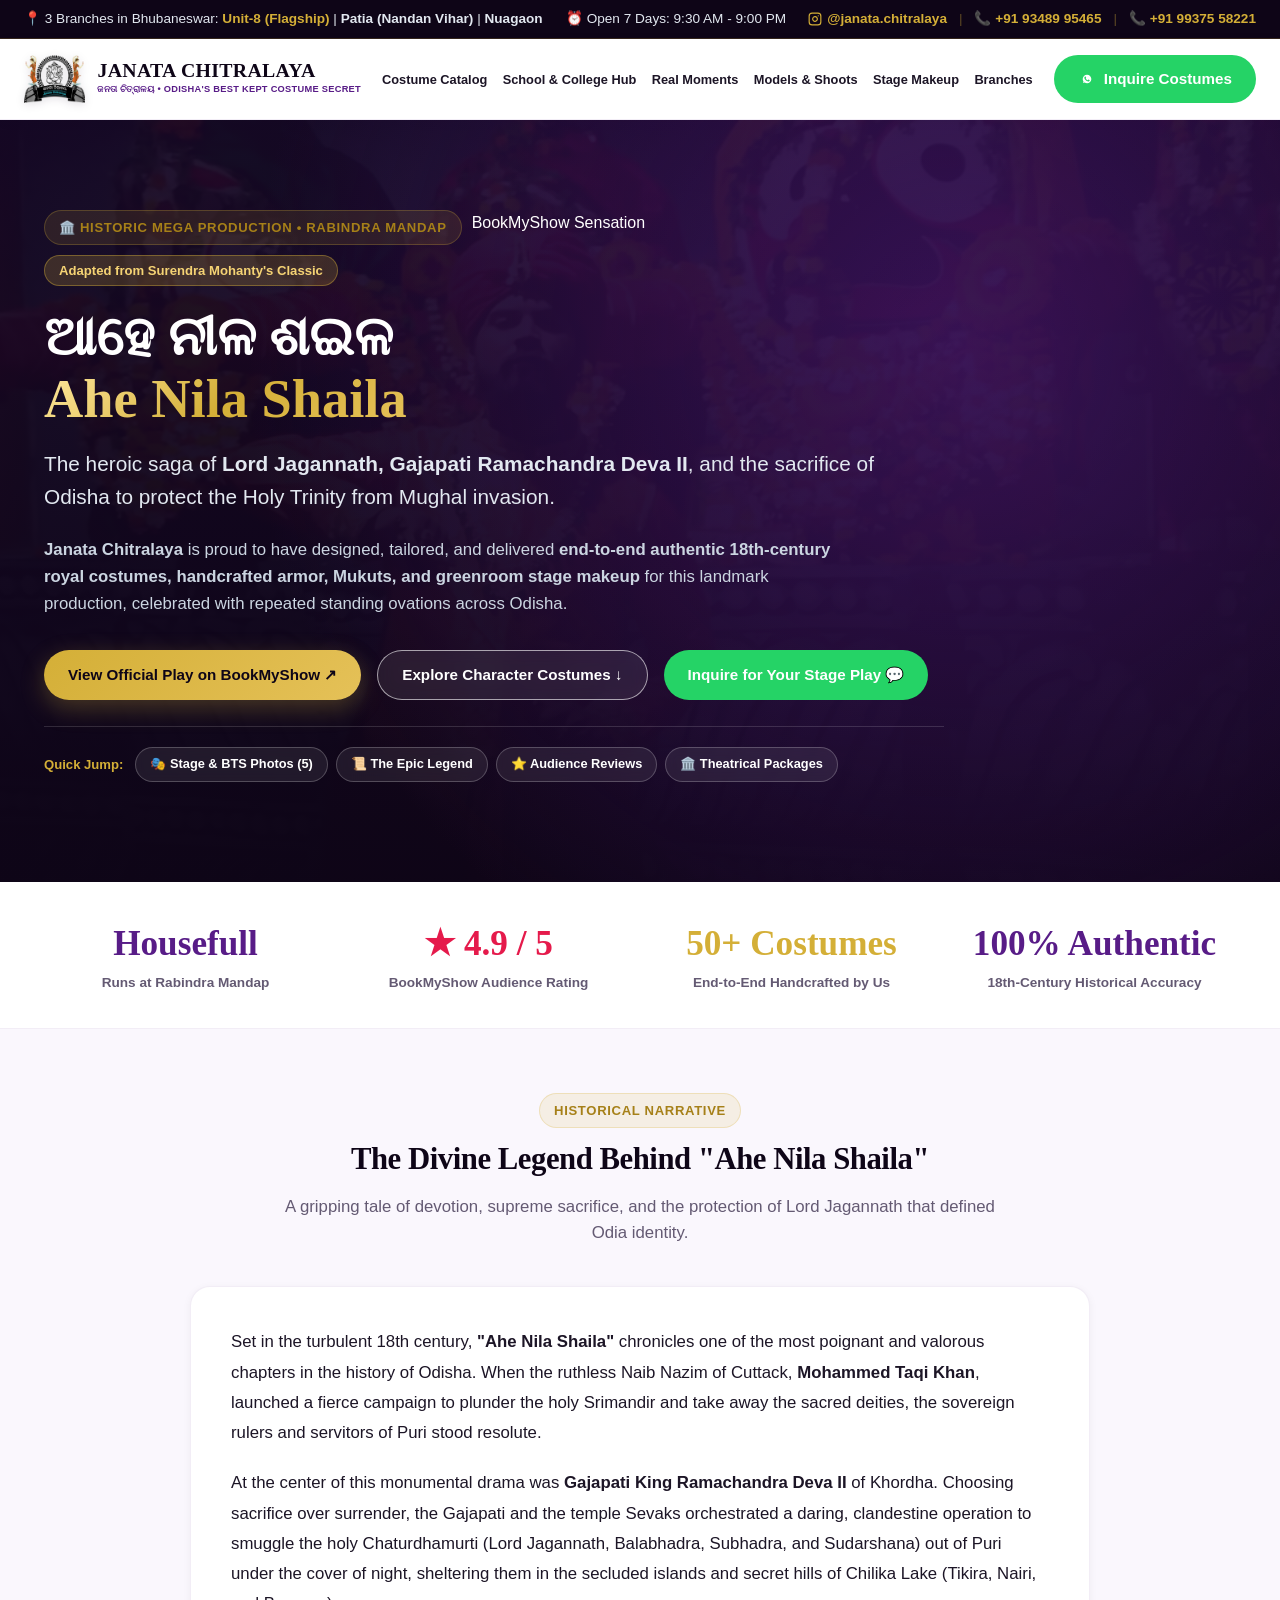
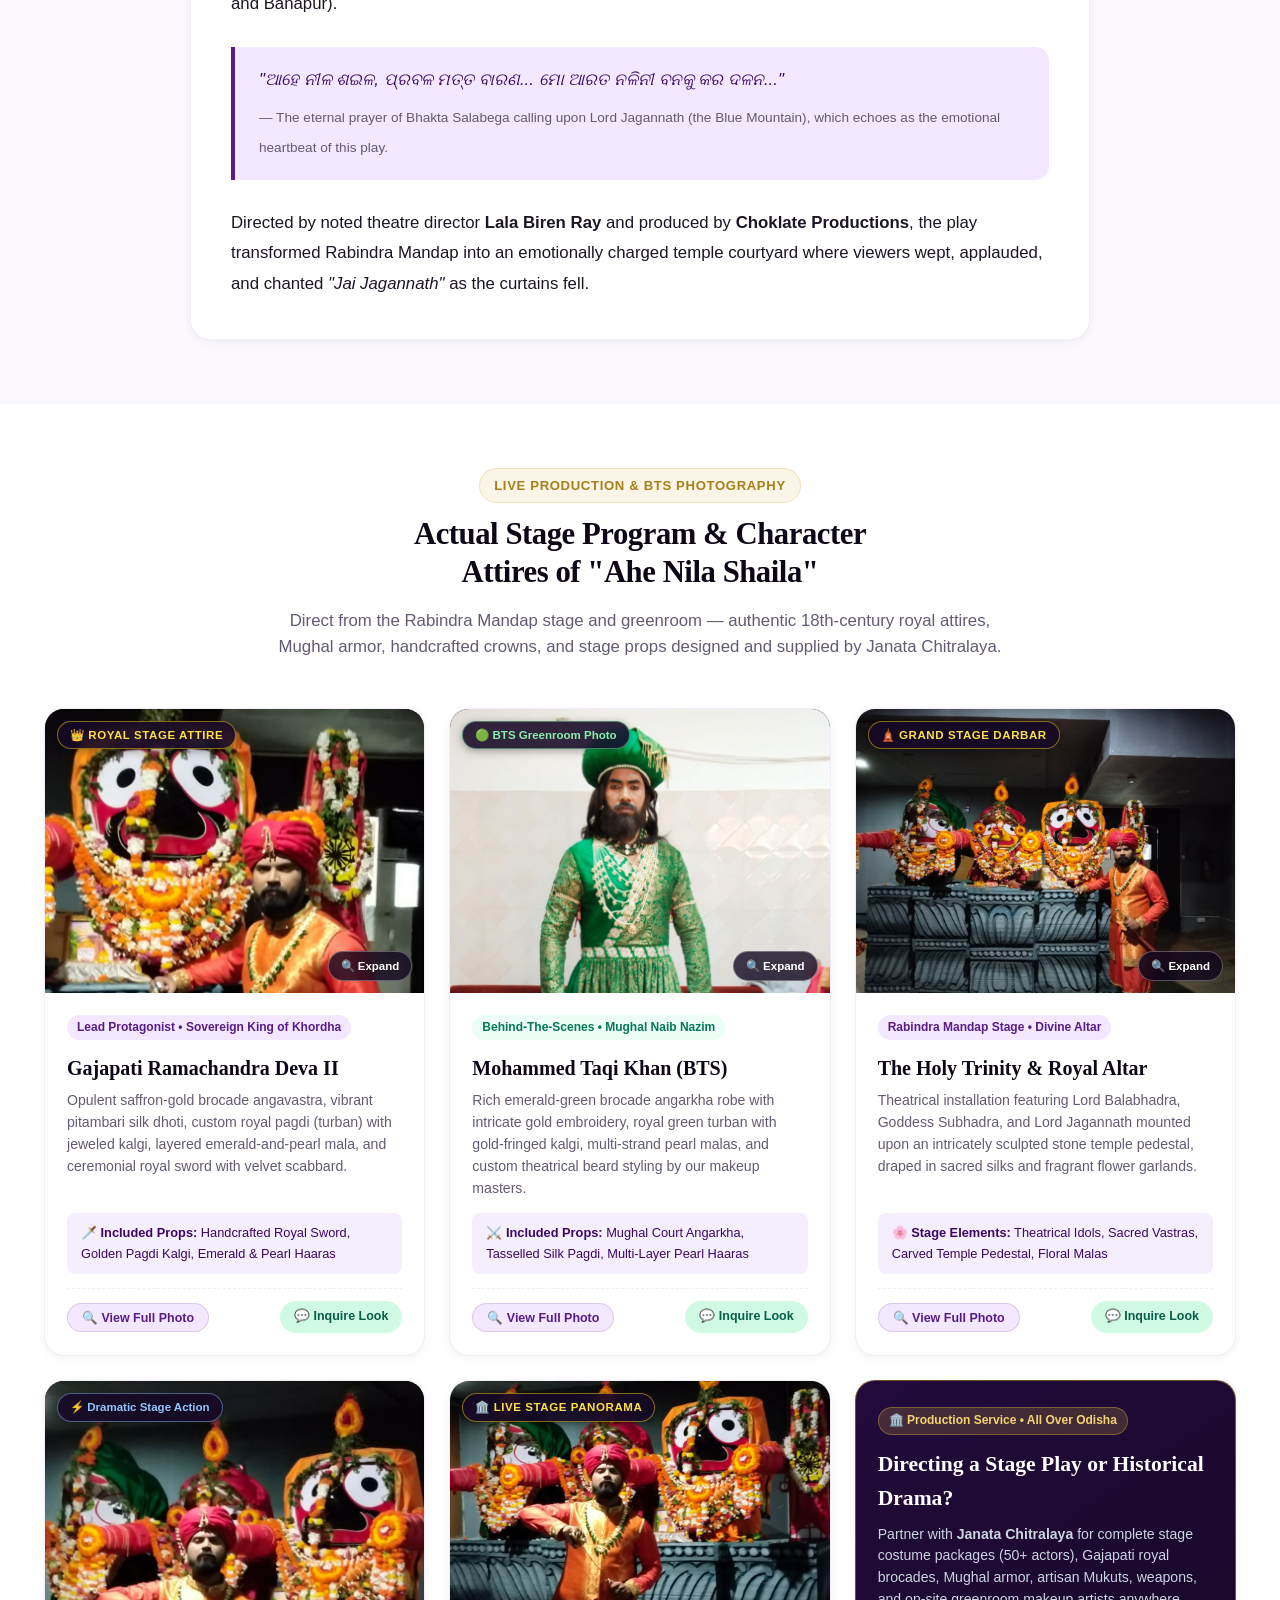
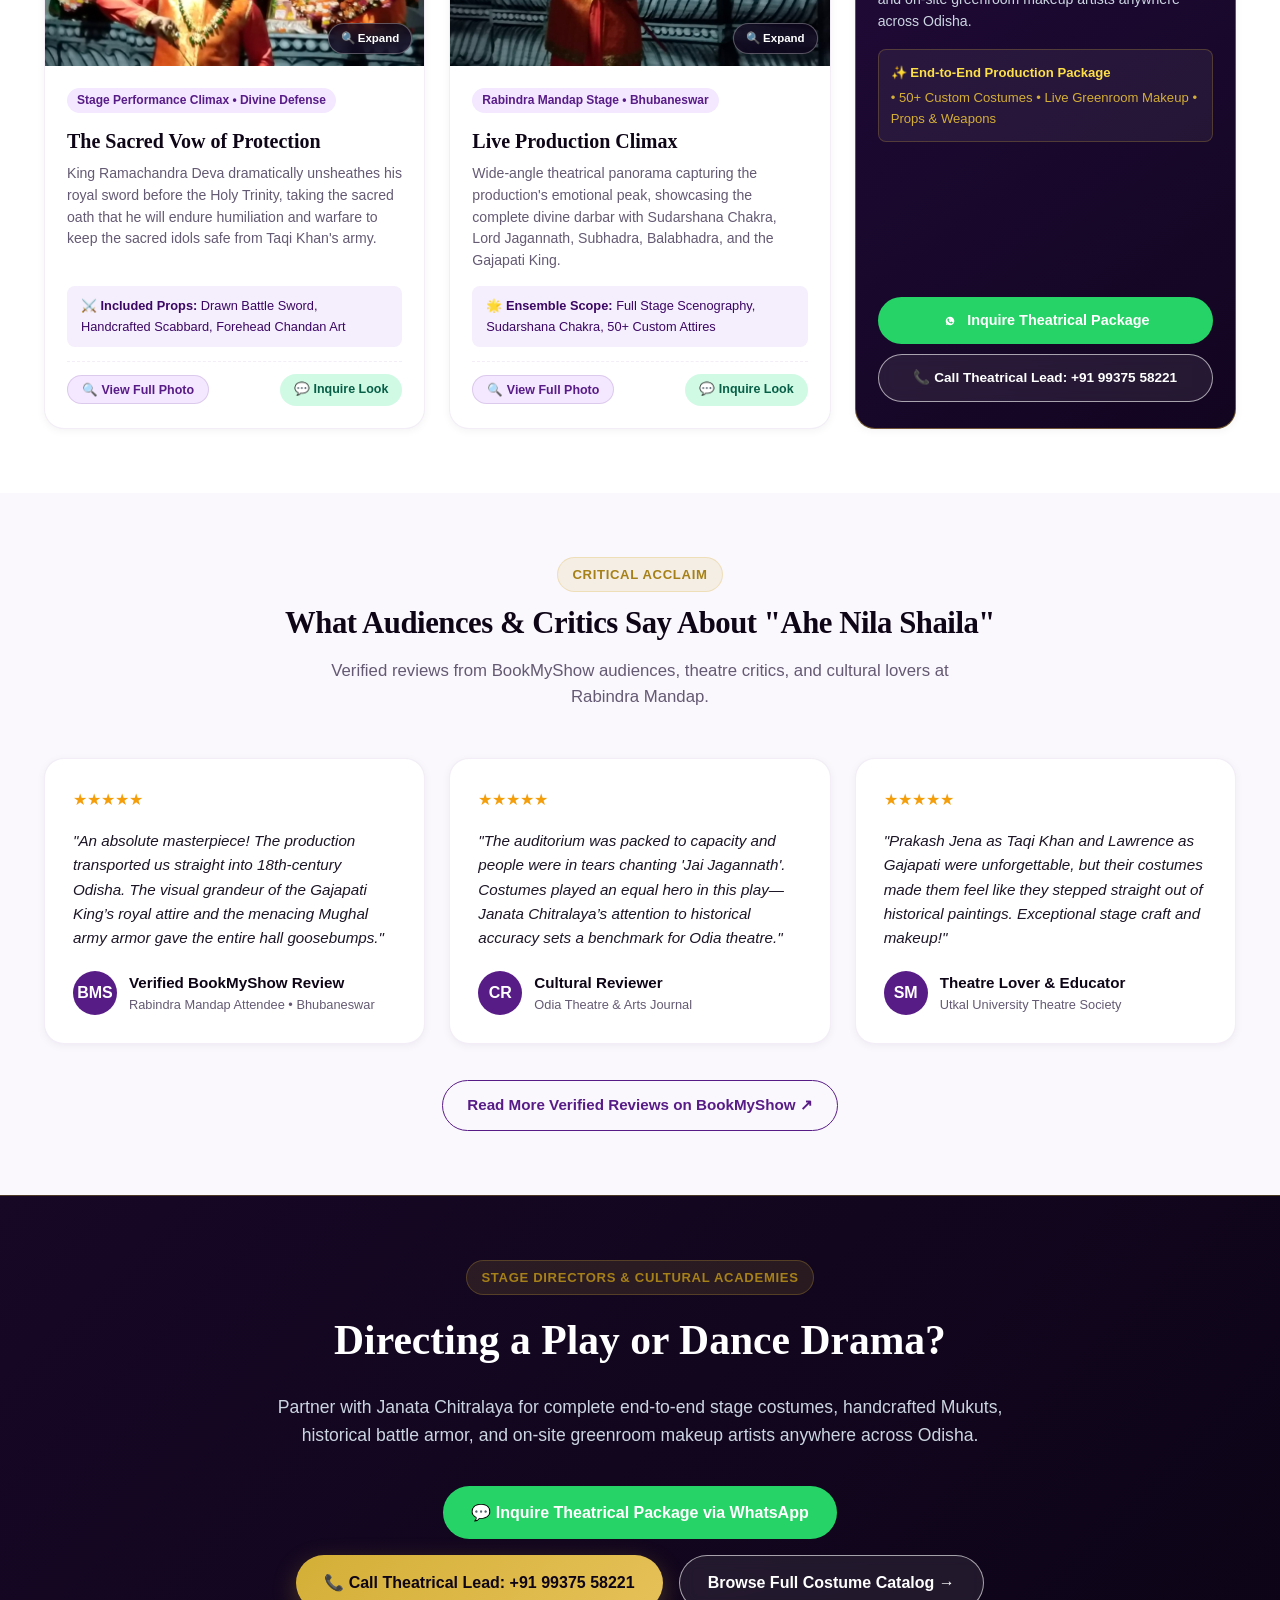
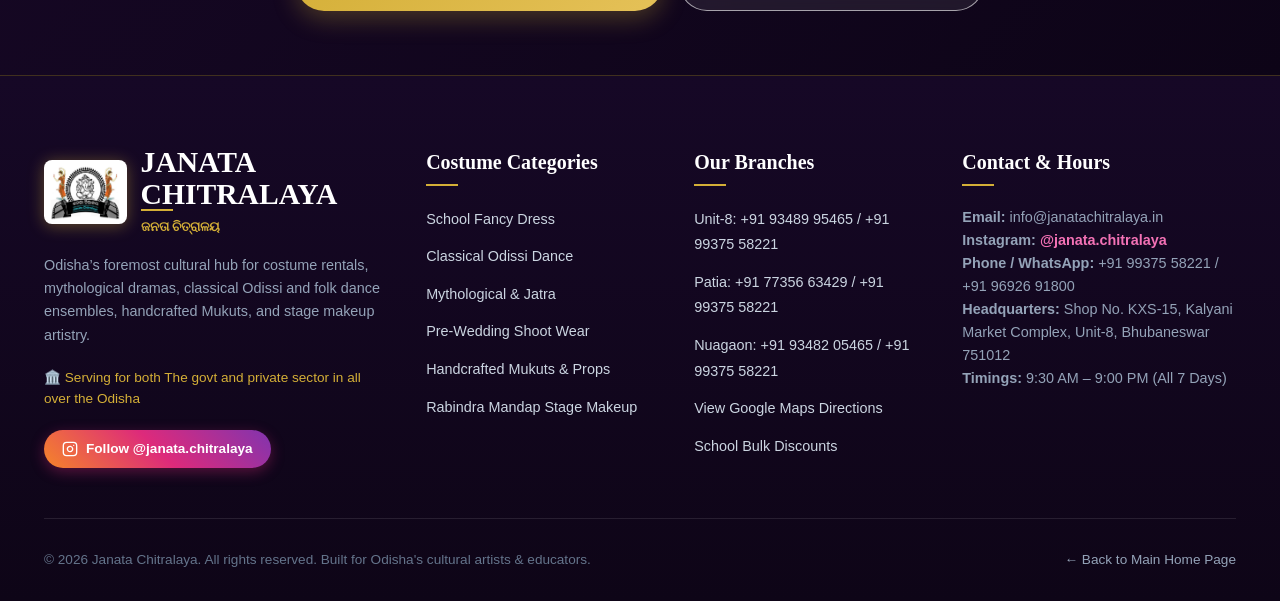
==== commit 804e3bb9: "feat(ahe-nilashaila): add real stage & BTS photo gallery, preview cards, BookMyShow link and enhance" ====
--- a/ahe-nilashaila.html
+++ b/ahe-nilashaila.html
@@ -8,13 +8,14 @@
   <meta name="keywords" content="Ahe Nila Shaila play, Ahe Nilashaila Rabindra Mandap, Lord Jagannath play Odisha, Gajapati Ramachandra Deva costume, Taqi Khan costume, Janata Chitralaya theatrical costumes, BookMyShow Ahe Nila Shaila">
   <meta name="author" content="Janata Chitralaya">
   <link rel="canonical" href="https://janatachitralaya.in/ahe-nilashaila.html">
+  <link rel="icon" type="image/png" href="assets/images/logo_clean.png">
 
   <!-- Open Graph -->
   <meta property="og:type" content="article">
   <meta property="og:url" content="https://janatachitralaya.in/ahe-nilashaila.html">
   <meta property="og:title" content="Ahe Nila Shaila (ଆହେ ନୀଳ ଶଇଳ) - Official Stage Costumes by Janata Chitralaya">
   <meta property="og:description" content="The epic struggle to protect Lord Jagannath. End-to-end stage costumes, royal armor, and Rabindra Mandap greenroom artistry crafted by Janata Chitralaya.">
-  <meta property="og:image" content="assets/images/hero-banner.jpg">
+  <meta property="og:image" content="assets/images/ahe-nilashaila/stage-holy-trinity-gajapati.jpg">
 
   <!-- Content Security Policy & Security Meta -->
   <meta http-equiv="Content-Security-Policy" content="default-src 'self'; img-src 'self' data: https:; style-src 'self' 'unsafe-inline' https://fonts.googleapis.com; font-src 'self' https://fonts.gstatic.com; script-src 'self' 'unsafe-inline'; connect-src 'self';">
@@ -27,7 +28,7 @@
   <link href="https://fonts.googleapis.com/css2?family=Outfit:wght@400;500;600;700&family=Playfair+Display:ital,wght@0,600;0,700;1,600&display=swap" rel="stylesheet">
 
   <!-- Stylesheet -->
-  <link rel="stylesheet" href="css/styles.css?v=9">
+  <link rel="stylesheet" href="css/styles.css?v=15">
 </head>
 <body>
 
@@ -57,7 +58,7 @@
   <nav class="navbar" id="mainNav">
     <div class="container nav-container">
       <a href="index.html#home" class="brand-logo" aria-label="Janata Chitralaya Home">
-        <img src="assets/images/logo.png" alt="Janata Chitralaya Official Logo" class="brand-logo-img" width="88" height="68">
+        <img src="assets/images/logo_clean.png" alt="Janata Chitralaya Official Logo" class="brand-logo-img" width="76" height="60">
         <div class="brand-text">
           <span class="brand-title">JANATA CHITRALAYA</span>
           <span class="brand-tagline">ଜନତା ଚିତ୍ରାଳୟ • ODISHA'S BEST KEPT COSTUME SECRET</span>
@@ -80,13 +81,33 @@
           </svg>
           Inquire Costumes
         </a>
-      </div>
+        <button type="button" class="mobile-nav-toggle" id="mobileNavToggle" aria-label="Toggle navigation menu" aria-expanded="false" aria-controls="mobileNavMenu">
+          ☰
+        </button>
+      </div>
+    </div>
+
+    <!-- Mobile Dropdown Menu -->
+    <div id="mobileNavMenu" class="mobile-nav-menu" role="menu">
+      <a href="index.html#catalog" class="mobile-nav-link" role="menuitem">Costume Catalog</a>
+      <a href="index.html#schools" class="mobile-nav-link" role="menuitem">School & College Hub</a>
+      <a href="#characters" class="mobile-nav-link" role="menuitem" style="color: var(--color-purple-primary); font-weight: 700;">🎭 Stage & BTS Photos (5)</a>
+      <a href="#legend" class="mobile-nav-link" role="menuitem">📜 The Epic Legend</a>
+      <a href="#reviews" class="mobile-nav-link" role="menuitem">⭐ Audience Reviews</a>
+      <a href="#packages" class="mobile-nav-link" role="menuitem">🏛️ Theatrical Packages</a>
+      <a href="index.html#real-photos" class="mobile-nav-link" role="menuitem">📸 Real Moments</a>
+      <a href="index.html#branches" class="mobile-nav-link" role="menuitem">Branches</a>
+      <a href="https://www.instagram.com/janata.chitralaya/" target="_blank" rel="noopener noreferrer" class="mobile-nav-link" role="menuitem" style="color: #DD2A7B;">
+        <svg width="16" height="16" viewBox="0 0 24 24" fill="none" stroke="currentColor" stroke-width="2" stroke-linecap="round" stroke-linejoin="round" style="margin-right: 8px;"><rect x="2" y="2" width="20" height="20" rx="5" ry="5"></rect><path d="M16 11.37A4 4 0 1 1 12.63 8 4 4 0 0 1 16 11.37z"></path><line x1="17.5" y1="6.5" x2="17.51" y2="6.5"></line></svg>
+        Instagram: @janata.chitralaya
+      </a>
+      <a href="tel:+919937558221" class="mobile-nav-link" role="menuitem" style="font-weight: 700; color: var(--color-purple-primary);">📞 Call: +91 99375 58221 / +91 93489 95465</a>
     </div>
   </nav>
 
   <!-- Epic Hero Section -->
   <section class="hero-section epic-hero-section">
-    <div class="hero-backdrop" style="background-image: url('assets/images/real/janata-gallery-1.jpg'); opacity: 0.28;"></div>
+    <div class="hero-backdrop" style="background-image: url('assets/images/ahe-nilashaila/stage-dramatic-oath.jpg'); opacity: 0.35;"></div>
     <div class="hero-gradient-overlay" style="background: radial-gradient(circle at 75% 30%, rgba(88, 28, 135, 0.5) 0%, transparent 65%), linear-gradient(180deg, rgba(22, 8, 38, 0.82) 0%, rgba(14, 5, 23, 0.98) 100%);"></div>
     <div class="container" style="position: relative; z-index: 10;">
       <div style="max-width: 900px;">
@@ -107,7 +128,7 @@
           The heroic saga of <strong>Lord Jagannath, Gajapati Ramachandra Deva II</strong>, and the sacrifice of Odisha to protect the Holy Trinity from Mughal invasion.
         </p>
 
-        <p style="font-size: 1.05rem; color: #CBD5E1; line-height: 1.6; margin-bottom: 36px; max-width: 800px;">
+        <p style="font-size: 1.05rem; color: #CBD5E1; line-height: 1.6; margin-bottom: 32px; max-width: 800px;">
           <strong>Janata Chitralaya</strong> is proud to have designed, tailored, and delivered <strong>end-to-end authentic 18th-century royal costumes, handcrafted armor, Mukuts, and greenroom stage makeup</strong> for this landmark production, celebrated with repeated standing ovations across Odisha.
         </p>
 
@@ -122,6 +143,15 @@
             Inquire for Your Stage Play 💬
           </a>
         </div>
+
+        <!-- Quick Jump Navigation Pills -->
+        <div style="display: flex; gap: 8px; flex-wrap: wrap; margin-top: 26px; padding-top: 20px; border-top: 1px solid rgba(255, 255, 255, 0.14);">
+          <span style="font-size: 0.82rem; color: #D4AF37; align-self: center; font-weight: 600; margin-right: 4px;">Quick Jump:</span>
+          <a href="#characters" class="quick-pill">🎭 Stage & BTS Photos (5)</a>
+          <a href="#legend" class="quick-pill">📜 The Epic Legend</a>
+          <a href="#reviews" class="quick-pill">⭐ Audience Reviews</a>
+          <a href="#packages" class="quick-pill">🏛️ Theatrical Packages</a>
+        </div>
       </div>
     </div>
   </section>
@@ -186,132 +216,252 @@
     </div>
   </section>
 
-  <!-- End-to-End Costume Crafting Showcase -->
+  <!-- Actual Stage Program & Character Attires Showcase -->
   <section class="section-padding" id="characters" style="background: var(--color-surface-white);">
     <div class="container">
       <div class="section-header">
-        <span class="badge-gold">Artisanal Stage Craftsmanship</span>
-        <h2>End-to-End Character Attires by Janata Chitralaya</h2>
-        <p>Every single costume, weapon prop, golden crown, and facial prosthetic was tailored to historical precision in our Unit-8 production workshop.</p>
+        <span class="badge-gold">Live Production & BTS Photography</span>
+        <h2>Actual Stage Program & Character Attires of "Ahe Nila Shaila"</h2>
+        <p>Direct from the Rabindra Mandap stage and greenroom — authentic 18th-century royal attires, Mughal armor, handcrafted crowns, and stage props designed and supplied by Janata Chitralaya.</p>
       </div>
 
       <div class="character-grid">
-        <!-- Character 1: Gajapati Ramachandra Deva -->
+        <!-- Photo 1: Gajapati Ramachandra Deva II -->
         <div class="character-card">
-          <div style="aspect-ratio: 4 / 3; background: #170826; overflow: hidden; position: relative;">
-            <img src="assets/images/real/WhatsApp-Image-2025-06-19-at-12.50.18-PM-2.jpg" alt="Gajapati King Ramachandra Deva Costume" style="width: 100%; height: 100%; object-fit: cover;">
-            <span style="position: absolute; top: 12px; left: 12px; background: rgba(22, 8, 38, 0.85); color: var(--color-gold-hover); font-size: 0.72rem; font-weight: 700; padding: 4px 12px; border-radius: 999px; border: 1px solid rgba(212,175,55,0.4);">
-              Royal Gajapati Attire
-            </span>
+          <div class="character-img-wrap"
+               tabindex="0"
+               role="button"
+               aria-label="View Gajapati Ramachandra Deva II stage photo in full resolution"
+               data-lightbox-trigger="true"
+               data-full-img="assets/images/ahe-nilashaila/gajapati-ramachandra-deva.jpg"
+               data-title="Gajapati Ramachandra Deva II — Royal Stage Attire"
+               data-desc="Actor portrayed in authentic 18th-century Odia royal attire: vibrant saffron-gold brocade angavastra, pure silk pitambari dhoti, custom royal pagdi (turban) adorned with gemstone-studded kalgi, double-strand emerald and pearl haras, and ceremonial royal sword."
+               data-inquiry="Gajapati Ramachandra Deva Royal Stage Attire">
+            <img src="assets/images/ahe-nilashaila/gajapati-ramachandra-deva.jpg"
+                 alt="Gajapati King Ramachandra Deva II stage costume in Ahe Nila Shaila"
+                 style="object-position: center top;"
+                 loading="lazy">
+            <span class="character-img-badge badge-gold">👑 Royal Stage Attire</span>
+            <span class="character-img-zoom-btn">🔍 Expand</span>
           </div>
           <div class="character-card-body">
-            <span class="character-role-pill">Protagonist • King of Khordha</span>
+            <span class="character-role-pill">Lead Protagonist • Sovereign King of Khordha</span>
             <h3>Gajapati Ramachandra Deva II</h3>
             <p>
-              Opulent Sambalpuri silk dhoti, embroidered royal angavastra, handcrafted golden Mukut (crown) studded with ruby stones, chest armor vest with brass medallions, royal sword with velvet scabbard, and ornate matha pagdi.
+              Opulent saffron-gold brocade angavastra, vibrant pitambari silk dhoti, custom royal pagdi (turban) with jeweled kalgi, layered emerald-and-pearl mala, and ceremonial royal sword with velvet scabbard.
             </p>
             <div class="character-props-list">
-              🗡️ <strong>Included Props:</strong> Royal Sword, Golden Mukut, Studded Armor, Pearl Haras
-            </div>
-          </div>
-        </div>
-
-        <!-- Character 2: Mohammed Taqi Khan -->
+              🗡️ <strong>Included Props:</strong> Handcrafted Royal Sword, Golden Pagdi Kalgi, Emerald & Pearl Haaras
+            </div>
+            <div class="character-card-footer">
+              <button type="button" class="btn-view-photo" data-lightbox-trigger="true"
+                      data-full-img="assets/images/ahe-nilashaila/gajapati-ramachandra-deva.jpg"
+                      data-title="Gajapati Ramachandra Deva II — Royal Stage Attire"
+                      data-desc="Actor portrayed in authentic 18th-century Odia royal attire: vibrant saffron-gold brocade angavastra, pure silk pitambari dhoti, custom royal pagdi with kalgi, emerald-pearl mala, and royal sword."
+                      data-inquiry="Gajapati Ramachandra Deva Royal Stage Attire">
+                🔍 View Full Photo
+              </button>
+              <a href="https://wa.me/919937558221?text=Namaste%20Janata%20Chitralaya%2C%20I%20am%20inquiring%20about%20the%20Gajapati%20Ramachandra%20Deva%20Stage%20Costume" target="_blank" rel="noopener noreferrer" class="btn-inquire-look">
+                💬 Inquire Look
+              </a>
+            </div>
+          </div>
+        </div>
+
+        <!-- Photo 2: Mohammed Taqi Khan (BTS Greenroom) -->
         <div class="character-card">
-          <div style="aspect-ratio: 4 / 3; background: #170826; overflow: hidden; position: relative;">
-            <img src="assets/images/real/WhatsApp-Image-2025-06-19-at-1.13.57-PM.jpg" alt="Mohammed Taqi Khan Mughal General Attire" style="width: 100%; height: 100%; object-fit: cover;">
-            <span style="position: absolute; top: 12px; left: 12px; background: rgba(22, 8, 38, 0.85); color: #F87171; font-size: 0.72rem; font-weight: 700; padding: 4px 12px; border-radius: 999px; border: 1px solid rgba(248,113,113,0.4);">
-              Mughal Naib Nazim
-            </span>
+          <div class="character-img-wrap"
+               tabindex="0"
+               role="button"
+               aria-label="View Mohammed Taqi Khan BTS greenroom photo in full resolution"
+               data-lightbox-trigger="true"
+               data-full-img="assets/images/ahe-nilashaila/mohammed-taqi-khan.jpg"
+               data-title="Mohammed Taqi Khan — BTS Greenroom Fitting"
+               data-desc="Behind-the-scenes greenroom capture at Rabindra Mandap featuring the grand 18th-century Mughal commander dress: rich emerald-green brocade angarkha court robe, royal green turban with gold-fringed tassel kalgi, layered ceremonial pearls, and theatrical facial hair prosthetics styled by Janata Chitralaya."
+               data-inquiry="Mohammed Taqi Khan Mughal Stage Attire">
+            <img src="assets/images/ahe-nilashaila/mohammed-taqi-khan.jpg"
+                 alt="Mohammed Taqi Khan Mughal royal costume BTS greenroom photo in Ahe Nila Shaila"
+                 style="object-position: center top;"
+                 loading="lazy">
+            <span class="character-img-badge badge-green">🟢 BTS Greenroom Photo</span>
+            <span class="character-img-zoom-btn">🔍 Expand</span>
           </div>
           <div class="character-card-body">
-            <span class="character-role-pill" style="background: #FEE2E2; color: #991B1B;">Antagonist • Ruler of Cuttack</span>
-            <h3>Mohammed Taqi Khan</h3>
+            <span class="character-role-pill" style="background: #ECFDF5; color: #047857;">Behind-The-Scenes • Mughal Naib Nazim</span>
+            <h3>Mohammed Taqi Khan (BTS)</h3>
             <p>
-              Menacing 18th-century Mughal commander battle dress featuring studded leather armor, dark brocade sherwani, curved Turkish scimitar dagger, Mughal battle turban with feather aigrette, and steel wrist bracers.
+              Rich emerald-green brocade angarkha robe with intricate gold embroidery, royal green turban with gold-fringed kalgi, multi-strand pearl malas, and custom theatrical beard styling by our makeup masters.
             </p>
             <div class="character-props-list">
-              ⚔️ <strong>Included Props:</strong> Curved Dagger, Steel Bracers, Mughal Turban, War Shield
-            </div>
-          </div>
-        </div>
-
-        <!-- Character 3: Maharani & Royal Queens -->
+              ⚔️ <strong>Included Props:</strong> Mughal Court Angarkha, Tasselled Silk Pagdi, Multi-Layer Pearl Haaras
+            </div>
+            <div class="character-card-footer">
+              <button type="button" class="btn-view-photo" data-lightbox-trigger="true"
+                      data-full-img="assets/images/ahe-nilashaila/mohammed-taqi-khan.jpg"
+                      data-title="Mohammed Taqi Khan — BTS Greenroom Fitting"
+                      data-desc="Behind-the-scenes greenroom capture at Rabindra Mandap: rich emerald-green brocade angarkha court robe, royal green turban with gold-fringed kalgi, layered pearls, and beard prosthetics."
+                      data-inquiry="Mohammed Taqi Khan Mughal Stage Attire">
+                🔍 View Full Photo
+              </button>
+              <a href="https://wa.me/919937558221?text=Namaste%20Janata%20Chitralaya%2C%20I%20am%20inquiring%20about%20the%20Mohammed%20Taqi%20Khan%20Mughal%20Costume" target="_blank" rel="noopener noreferrer" class="btn-inquire-look">
+                💬 Inquire Look
+              </a>
+            </div>
+          </div>
+        </div>
+
+        <!-- Photo 3: The Holy Trinity & Grand Stage Darbar -->
         <div class="character-card">
-          <div style="aspect-ratio: 4 / 3; background: #170826; overflow: hidden; position: relative;">
-            <img src="assets/images/real/WhatsApp-Image-2025-06-19-at-12.56.26-PM-1.jpg" alt="Maharani Royal Odisha Attire" style="width: 100%; height: 100%; object-fit: cover;">
-            <span style="position: absolute; top: 12px; left: 12px; background: rgba(22, 8, 38, 0.85); color: var(--color-gold-hover); font-size: 0.72rem; font-weight: 700; padding: 4px 12px; border-radius: 999px; border: 1px solid rgba(212,175,55,0.4);">
-              Royal Queen Ensemble
-            </span>
+          <div class="character-img-wrap"
+               tabindex="0"
+               role="button"
+               aria-label="View Holy Trinity and Gajapati King stage photo in full resolution"
+               data-lightbox-trigger="true"
+               data-full-img="assets/images/ahe-nilashaila/stage-holy-trinity-gajapati.jpg"
+               data-title="The Holy Trinity & Royal Altar — Live Stage Production"
+               data-desc="The grand theatrical centerpiece of Ahe Nila Shaila at Rabindra Mandap: life-size theatrical idols of Lord Balabhadra, Goddess Subhadra, and Lord Jagannath on the intricately carved stone temple altar, adorned with sacred silk vastras and fresh flower garlands, guarded by King Gajapati Ramachandra Deva."
+               data-inquiry="The Holy Trinity Stage Altar & Royal Set">
+            <img src="assets/images/ahe-nilashaila/stage-holy-trinity-gajapati.jpg"
+                 alt="The Holy Trinity Lord Jagannath, Balabhadra, Subhadra and Gajapati King in Ahe Nila Shaila stage production"
+                 style="object-position: center center;"
+                 loading="lazy">
+            <span class="character-img-badge badge-gold">🛕 Grand Stage Darbar</span>
+            <span class="character-img-zoom-btn">🔍 Expand</span>
           </div>
           <div class="character-card-body">
-            <span class="character-role-pill">Royal Court • Palace of Khordha</span>
-            <h3>Maharani & Court Nobility</h3>
+            <span class="character-role-pill">Rabindra Mandap Stage • Divine Altar</span>
+            <h3>The Holy Trinity & Royal Altar</h3>
             <p>
-              Traditional handwoven Odisha red & royal blue silk sarees, antique temple gold necklaces (Chandrahar), filigree kamarbandh (waistband), traditional forehead chandan art, and hand-embroidered royal veils.
+              Theatrical installation featuring Lord Balabhadra, Goddess Subhadra, and Lord Jagannath mounted upon an intricately sculpted stone temple pedestal, draped in sacred silks and fragrant flower garlands.
             </p>
             <div class="character-props-list">
-              👑 <strong>Included Props:</strong> Temple Gold Ornaments, Silver Filigree Matha Patti, Royal Veil
-            </div>
-          </div>
-        </div>
-
-        <!-- Character 4: Puri Temple Sevaks & Priests -->
+              🌸 <strong>Stage Elements:</strong> Theatrical Idols, Sacred Vastras, Carved Temple Pedestal, Floral Malas
+            </div>
+            <div class="character-card-footer">
+              <button type="button" class="btn-view-photo" data-lightbox-trigger="true"
+                      data-full-img="assets/images/ahe-nilashaila/stage-holy-trinity-gajapati.jpg"
+                      data-title="The Holy Trinity & Royal Altar — Live Stage Production"
+                      data-desc="Theatrical installation featuring Lord Balabhadra, Goddess Subhadra, and Lord Jagannath upon the carved stone temple pedestal, draped in sacred silks and garlands with King Gajapati standing guard."
+                      data-inquiry="The Holy Trinity Stage Altar & Royal Set">
+                🔍 View Full Photo
+              </button>
+              <a href="https://wa.me/919937558221?text=Namaste%20Janata%20Chitralaya%2C%20I%20am%20inquiring%20about%20the%20Holy%20Trinity%20Stage%20Production%20Set" target="_blank" rel="noopener noreferrer" class="btn-inquire-look">
+                💬 Inquire Look
+              </a>
+            </div>
+          </div>
+        </div>
+
+        <!-- Photo 4: The Sacred Oath of Protection (Gajapati with Drawn Sword) -->
         <div class="character-card">
-          <div style="aspect-ratio: 4 / 3; background: #170826; overflow: hidden; position: relative;">
-            <img src="assets/images/real/janata-gallery-4.jpg" alt="Puri Temple Servitors Stage Attire" style="width: 100%; height: 100%; object-fit: cover;">
-            <span style="position: absolute; top: 12px; left: 12px; background: rgba(22, 8, 38, 0.85); color: var(--color-gold-hover); font-size: 0.72rem; font-weight: 700; padding: 4px 12px; border-radius: 999px; border: 1px solid rgba(212,175,55,0.4);">
-              Srimandira Servitors
-            </span>
+          <div class="character-img-wrap"
+               tabindex="0"
+               role="button"
+               aria-label="View Gajapati drawing sword stage photo in full resolution"
+               data-lightbox-trigger="true"
+               data-full-img="assets/images/ahe-nilashaila/gajapati-sword-holy-trinity.jpg"
+               data-title="The Sacred Vow of Defense — Dramatic Stage Action"
+               data-desc="A breathtaking, emotionally gripping moment during the live performance at Rabindra Mandap where King Gajapati Ramachandra Deva draws his sword before the Holy Trinity, swearing the solemn oath to protect the sacred deities from Mughal invasion at all costs."
+               data-inquiry="Gajapati Sword Oath Dramatic Scene Costumes">
+            <img src="assets/images/ahe-nilashaila/gajapati-sword-holy-trinity.jpg"
+                 alt="Gajapati King Ramachandra Deva drawing sword before Lord Jagannath in Ahe Nila Shaila"
+                 style="object-position: center top;"
+                 loading="lazy">
+            <span class="character-img-badge badge-blue">⚡ Dramatic Stage Action</span>
+            <span class="character-img-zoom-btn">🔍 Expand</span>
           </div>
           <div class="character-card-body">
-            <span class="character-role-pill">Puri Srimandir • Temple Guardians</span>
-            <h3>Temple Sevaks & Priests</h3>
+            <span class="character-role-pill">Stage Performance Climax • Divine Defense</span>
+            <h3>The Sacred Vow of Protection</h3>
             <p>
-              Pure cotton & raw silk sacred dhotis, saffron angavastras, sacred threads (Upavita), Rudraksha malas, chandan tilak facial makeup, and replica Lord Jagannath theatrical idols and palanquins.
+              King Ramachandra Deva dramatically unsheathes his royal sword before the Holy Trinity, taking the sacred oath that he will endure humiliation and warfare to keep the sacred idols safe from Taqi Khan's army.
             </p>
             <div class="character-props-list">
-              🛕 <strong>Included Props:</strong> Lord Jagannath Prop, Holy Brass Diyas, Sacred Chaddar
-            </div>
-          </div>
-        </div>
-
-        <!-- Character 5: Paika & Mughal Warriors -->
+              ⚔️ <strong>Included Props:</strong> Drawn Battle Sword, Handcrafted Scabbard, Forehead Chandan Art
+            </div>
+            <div class="character-card-footer">
+              <button type="button" class="btn-view-photo" data-lightbox-trigger="true"
+                      data-full-img="assets/images/ahe-nilashaila/gajapati-sword-holy-trinity.jpg"
+                      data-title="The Sacred Vow of Defense — Dramatic Stage Action"
+                      data-desc="King Gajapati Ramachandra Deva unsheathing sword before the Holy Trinity, swearing the solemn oath to protect the sacred deities from Mughal desecration."
+                      data-inquiry="Gajapati Sword Oath Dramatic Scene Costumes">
+                🔍 View Full Photo
+              </button>
+              <a href="https://wa.me/919937558221?text=Namaste%20Janata%20Chitralaya%2C%20I%20am%20inquiring%20about%20the%20Gajapati%20Sword%20Action%20Costume" target="_blank" rel="noopener noreferrer" class="btn-inquire-look">
+                💬 Inquire Look
+              </a>
+            </div>
+          </div>
+        </div>
+
+        <!-- Photo 5: Full Stage Panorama & Production Climax -->
         <div class="character-card">
-          <div style="aspect-ratio: 4 / 3; background: #170826; overflow: hidden; position: relative;">
-            <img src="assets/images/real/Rectangle-156.jpg" alt="Paika and Mughal Battle Props" style="width: 100%; height: 100%; object-fit: cover;">
-            <span style="position: absolute; top: 12px; left: 12px; background: rgba(22, 8, 38, 0.85); color: var(--color-gold-hover); font-size: 0.72rem; font-weight: 700; padding: 4px 12px; border-radius: 999px; border: 1px solid rgba(212,175,55,0.4);">
-              Battle Armor & Weapons
-            </span>
+          <div class="character-img-wrap"
+               tabindex="0"
+               role="button"
+               aria-label="View Ahe Nila Shaila full stage panorama photo in full resolution"
+               data-lightbox-trigger="true"
+               data-full-img="assets/images/ahe-nilashaila/stage-dramatic-oath.jpg"
+               data-title="Live Production Climax at Rabindra Mandap — Stage Panorama"
+               data-desc="Wide-angle theatrical stage panorama of Ahe Nila Shaila showing Lord Balabhadra, Goddess Subhadra, Lord Jagannath, Sudarshana Chakra, and King Gajapati commanding the stage under theatrical lighting to thunderous standing ovations."
+               data-inquiry="Ahe Nila Shaila Stage Panorama & Full Ensemble">
+            <img src="assets/images/ahe-nilashaila/stage-dramatic-oath.jpg"
+                 alt="Wide stage shot of Ahe Nila Shaila performance at Rabindra Mandap with the Holy Trinity"
+                 style="object-position: center center;"
+                 loading="lazy">
+            <span class="character-img-badge badge-gold">🏛️ Live Stage Panorama</span>
+            <span class="character-img-zoom-btn">🔍 Expand</span>
           </div>
           <div class="character-card-body">
-            <span class="character-role-pill">Stage Battle Scenes</span>
-            <h3>Paika Soldiers & Mughal Army</h3>
+            <span class="character-role-pill">Rabindra Mandap Stage • Bhubaneswar</span>
+            <h3>Live Production Climax</h3>
             <p>
-              Lightweight yet realistically sculpted battle chestplates, helmets, lances, traditional Paika shields (Dhal), dhoti battle wraps, and Mughal military uniforms engineered for swift stage combat.
+              Wide-angle theatrical panorama capturing the production's emotional peak, showcasing the complete divine darbar with Sudarshana Chakra, Lord Jagannath, Subhadra, Balabhadra, and the Gajapati King.
             </p>
             <div class="character-props-list">
-              🛡️ <strong>Included Props:</strong> Paika Shields, Battle Lances, Combat Armor Vests
-            </div>
-          </div>
-        </div>
-
-        <!-- Character 6: Backstage Makeup & Prosthetics -->
-        <div class="character-card">
-          <div style="aspect-ratio: 4 / 3; background: #170826; overflow: hidden; position: relative;">
-            <img src="assets/images/real/WhatsApp-Image-2025-06-19-at-1.13.53-PM.jpg" alt="Rabindra Mandap Stage Makeup Team" style="width: 100%; height: 100%; object-fit: cover;">
-            <span style="position: absolute; top: 12px; left: 12px; background: rgba(22, 8, 38, 0.85); color: var(--color-gold-hover); font-size: 0.72rem; font-weight: 700; padding: 4px 12px; border-radius: 999px; border: 1px solid rgba(212,175,55,0.4);">
-              Live Greenroom Artistry
+              🌟 <strong>Ensemble Scope:</strong> Full Stage Scenography, Sudarshana Chakra, 50+ Custom Attires
+            </div>
+            <div class="character-card-footer">
+              <button type="button" class="btn-view-photo" data-lightbox-trigger="true"
+                      data-full-img="assets/images/ahe-nilashaila/stage-dramatic-oath.jpg"
+                      data-title="Live Production Climax at Rabindra Mandap — Stage Panorama"
+                      data-desc="Wide-angle theatrical panorama of Ahe Nila Shaila showing Lord Balabhadra, Subhadra, Jagannath, Sudarshana Chakra, and King Gajapati under theatrical lighting."
+                      data-inquiry="Ahe Nila Shaila Stage Panorama & Full Ensemble">
+                🔍 View Full Photo
+              </button>
+              <a href="https://wa.me/919937558221?text=Namaste%20Janata%20Chitralaya%2C%20I%20am%20inquiring%20about%20the%20Full%20Ahe%20Nila%20Shaila%20Theatrical%20Package" target="_blank" rel="noopener noreferrer" class="btn-inquire-look">
+                💬 Inquire Look
+              </a>
+            </div>
+          </div>
+        </div>
+
+        <!-- Card 6: Complete Theatrical Production Package CTA -->
+        <div class="character-card" style="background: linear-gradient(145deg, #220B3B 0%, #120520 100%); border-color: rgba(212, 175, 55, 0.45); color: #FFFFFF;">
+          <div class="character-card-body" style="padding: 26px 22px; display: flex; flex-direction: column; height: 100%;">
+            <span class="character-role-pill" style="background: rgba(212,175,55,0.2); color: #F5D374; border: 1px solid rgba(212,175,55,0.4);">
+              🏛️ Production Service • All Over Odisha
             </span>
-          </div>
-          <div class="character-card-body">
-            <span class="character-role-pill">Rabindra Mandap Greenroom</span>
-            <h3>Backstage Makeup & Prosthetics</h3>
-            <p>
-              Janata Chitralaya's veteran makeup master provided live greenroom artistry for the cast—sculpting battle wounds, royal facial hair, forehead tilaks, and sweat-resistant stage pigments that endure intense theatrical lighting.
+            <h3 style="color: #FFFFFF; font-size: 1.35rem; margin-bottom: 8px;">
+              Directing a Stage Play or Historical Drama?
+            </h3>
+            <p style="color: #CBD5E1; font-size: 0.88rem; line-height: 1.55; margin-bottom: 16px;">
+              Partner with <strong>Janata Chitralaya</strong> for complete stage costume packages (50+ actors), Gajapati royal brocades, Mughal armor, artisan Mukuts, weapons, and on-site greenroom makeup artists anywhere across Odisha.
             </p>
-            <div class="character-props-list">
-              🎨 <strong>Services:</strong> High-Definition Theatrical Makeup, Royal Beards, Stage Chandan
+            <div style="background: rgba(255,255,255,0.06); border: 1px solid rgba(212,175,55,0.25); border-radius: var(--radius-sm); padding: 12px; margin-bottom: 20px; font-size: 0.82rem; color: #F8FAFC;">
+              <div style="margin-bottom: 4px; font-weight: 700; color: #FDE047;">✨ End-to-End Production Package</div>
+              <div style="color: #D4AF37;">• 50+ Custom Costumes • Live Greenroom Makeup • Props & Weapons</div>
+            </div>
+            <div style="margin-top: auto; display: flex; flex-direction: column; gap: 10px;">
+              <a href="https://wa.me/919937558221?text=Namaste%20Janata%20Chitralaya%2C%20I%20am%20a%20theatre%20director%20inquiring%20about%20end-to-end%20stage%20costumes%20for%20our%20play" target="_blank" rel="noopener noreferrer" class="btn btn-whatsapp" style="width: 100%; justify-content: center; font-weight: 700; font-size: 0.9rem;">
+                <svg width="18" height="18" viewBox="0 0 24 24" fill="currentColor">
+                  <path d="M12.031 6.172c-3.181 0-5.767 2.586-5.768 5.766-.001 1.298.38 2.27 1.019 3.287l-.582 2.128 2.182-.573c.978.58 1.911.928 3.145.929 3.178 0 5.767-2.587 5.768-5.766.001-3.187-2.575-5.771-5.764-5.771zm3.392 8.244c-.144.405-.837.774-1.17.824-.299.045-.677.063-1.092-.069-.252-.08-.575-.187-.988-.365-1.739-.751-2.874-2.502-2.961-2.617-.087-.116-.708-.94-.708-1.793s.448-1.273.607-1.446c.159-.173.346-.217.462-.217l.332.007c.106.005.249-.04.39.299.144.347.491 1.2.534 1.287.043.087.072.188.014.304-.058.116-.087.188-.173.289l-.26.304c-.087.086-.177.18-.076.353.101.173.449.74 0.963 1.199.662.591 1.221.774 1.394.861.173.086.275.072.376-.044.101-.116.433-.506.549-.679.116-.174.231-.145.39-.087s1.011.477 1.184.564.289.13.332.203c.044.072.044.419-.1 0.824z"/>
+                </svg>
+                Inquire Theatrical Package
+              </a>
+              <a href="tel:+919937558221" class="btn btn-outline-white" style="width: 100%; justify-content: center; font-size: 0.85rem;">
+                📞 Call Theatrical Lead: +91 99375 58221
+              </a>
             </div>
           </div>
         </div>
@@ -477,5 +627,120 @@
     </div>
   </footer>
 
+  <!-- Lightbox Modal for Full Image Viewing -->
+  <div class="lightbox-modal" id="stageLightboxModal" role="dialog" aria-modal="true" aria-label="Ahe Nila Shaila Photo Viewer" style="display: none;">
+    <div class="lightbox-content">
+      <button type="button" class="lightbox-close-btn" id="stageLightboxCloseBtn" aria-label="Close photo view">✕</button>
+      <div class="lightbox-image-wrap">
+        <img src="" alt="" class="lightbox-image" id="stageLightboxImg">
+      </div>
+      <div class="lightbox-caption-bar">
+        <div class="lightbox-title" id="stageLightboxTitle" style="font-family: var(--font-heading); font-size: 1.35rem; color: #F5D374; margin-bottom: 6px;"></div>
+        <div class="lightbox-desc" id="stageLightboxDesc" style="color: #E2E8F0; font-size: 0.92rem; line-height: 1.5; margin-bottom: 14px;"></div>
+        <div class="lightbox-action-btn">
+          <a href="#" class="btn btn-whatsapp" id="stageLightboxInquireBtn" target="_blank" rel="noopener noreferrer">
+            <svg width="18" height="18" viewBox="0 0 24 24" fill="currentColor">
+              <path d="M12.031 6.172c-3.181 0-5.767 2.586-5.768 5.766-.001 1.298.38 2.27 1.019 3.287l-.582 2.128 2.182-.573c.978.58 1.911.928 3.145.929 3.178 0 5.767-2.587 5.768-5.766.001-3.187-2.575-5.771-5.764-5.771zm3.392 8.244c-.144.405-.837.774-1.17.824-.299.045-.677.063-1.092-.069-.252-.08-.575-.187-.988-.365-1.739-.751-2.874-2.502-2.961-2.617-.087-.116-.708-.94-.708-1.793s.448-1.273.607-1.446c.159-.173.346-.217.462-.217l.332.007c.106.005.249-.04.39.299.144.347.491 1.2.534 1.287.043.087.072.188.014.304-.058.116-.087.188-.173.289l-.26.304c-.087.086-.177.18-.076.353.101.173.449.74 0.963 1.199.662.591 1.221.774 1.394.861.173.086.275.072.376-.044.101-.116.433-.506.549-.679.116-.174.231-.145.39-.087s1.011.477 1.184.564.289.13.332.203c.044.072.044.419-.1 0.824z"/>
+            </svg>
+            Inquire This Look for Your Stage Play 💬
+          </a>
+        </div>
+      </div>
+    </div>
+  </div>
+
+  <!-- Mobile Sticky Bottom Floating Action Bar -->
+  <aside class="mobile-bottom-bar" aria-label="Quick mobile contacts">
+    <a href="tel:+919937558221" class="btn btn-primary">
+      📞 Call Lead
+    </a>
+    <a href="index.html#branches" class="btn btn-outline">
+      📍 Branches
+    </a>
+    <a href="https://wa.me/919937558221?text=Namaste%20Janata%20Chitralaya%2C%20I%20am%20inquiring%20about%20theatrical%20costumes%20for%20our%20stage%20production" target="_blank" rel="noopener noreferrer" class="btn btn-whatsapp">
+      💬 WhatsApp
+    </a>
+  </aside>
+
+  <!-- Interactive Lightbox & Gallery Script (Vanilla JS, XSS Safe) -->
+  <script>
+    (function () {
+      'use strict';
+      const modal = document.getElementById('stageLightboxModal');
+      const imgEl = document.getElementById('stageLightboxImg');
+      const titleEl = document.getElementById('stageLightboxTitle');
+      const descEl = document.getElementById('stageLightboxDesc');
+      const closeBtn = document.getElementById('stageLightboxCloseBtn');
+      const inquireBtn = document.getElementById('stageLightboxInquireBtn');
+
+      const ALLOWED_IMAGES = new Set([
+        'assets/images/ahe-nilashaila/stage-holy-trinity-gajapati.jpg',
+        'assets/images/ahe-nilashaila/gajapati-ramachandra-deva.jpg',
+        'assets/images/ahe-nilashaila/mohammed-taqi-khan.jpg',
+        'assets/images/ahe-nilashaila/gajapati-sword-holy-trinity.jpg',
+        'assets/images/ahe-nilashaila/stage-dramatic-oath.jpg'
+      ]);
+
+      function openLightbox(triggerEl) {
+        const fullImg = triggerEl.getAttribute('data-full-img');
+        const title = triggerEl.getAttribute('data-title') || 'Ahe Nila Shaila Stage Production';
+        const desc = triggerEl.getAttribute('data-desc') || '';
+        const inquiry = triggerEl.getAttribute('data-inquiry') || 'Ahe Nila Shaila Costumes';
+
+        if (!ALLOWED_IMAGES.has(fullImg)) return;
+
+        imgEl.src = fullImg;
+        imgEl.alt = title;
+        titleEl.textContent = title;
+        descEl.textContent = desc;
+
+        const encodedText = encodeURIComponent('Namaste Janata Chitralaya, I am inquiring about the Ahe Nila Shaila theatrical costumes: ' + inquiry);
+        inquireBtn.href = 'https://wa.me/919937558221?text=' + encodedText;
+
+        modal.style.display = 'flex';
+        modal.classList.add('active');
+        document.body.style.overflow = 'hidden';
+        closeBtn.focus();
+      }
+
+      function closeLightbox() {
+        modal.style.display = 'none';
+        modal.classList.remove('active');
+        imgEl.src = '';
+        document.body.style.overflow = '';
+      }
+
+      document.querySelectorAll('[data-lightbox-trigger="true"]').forEach(function (el) {
+        el.addEventListener('click', function (e) {
+          e.preventDefault();
+          openLightbox(el);
+        });
+        el.addEventListener('keydown', function (e) {
+          if (e.key === 'Enter' || e.key === ' ') {
+            e.preventDefault();
+            openLightbox(el);
+          }
+        });
+      });
+
+      if (closeBtn) {
+        closeBtn.addEventListener('click', closeLightbox);
+      }
+
+      if (modal) {
+        modal.addEventListener('click', function (e) {
+          if (e.target === modal) {
+            closeLightbox();
+          }
+        });
+      }
+
+      document.addEventListener('keydown', function (e) {
+        if (e.key === 'Escape' && modal.style.display === 'flex') {
+          closeLightbox();
+        }
+      });
+    })();
+  </script>
 </body>
 </html>
--- a/css/styles.css
+++ b/css/styles.css
@@ -24,25 +24,25 @@
   --color-crimson-light: #6B21A8;
   --color-crimson-dark: #3B0764;
   --color-maroon-bg: #160826;
-  
+
   --color-obsidian-900: #0E0517;
   --color-obsidian-800: #170B26;
   --color-obsidian-700: #231238;
   --color-obsidian-600: #331B4F;
-  
+
   --color-cream-bg: #FAF7FD;
   --color-surface-white: #FFFFFF;
   --color-surface-subtle: #F5EEFC;
   --color-surface-card: #FFFFFF;
-  
+
   --color-text-main: #1C1526;
   --color-text-muted: #645A73;
   --color-text-light: #968CA3;
   --color-text-white: #FFFFFF;
-  
+
   --color-accent-emerald: #059669;
   --color-accent-amber: #D97706;
-  
+
   /* Borders & Shadows */
   --border-subtle: rgba(212, 175, 55, 0.25);
   --border-card: rgba(88, 28, 135, 0.08);
@@ -58,12 +58,25 @@
   --font-heading: 'Playfair Display', Georgia, serif;
   --font-body: 'Outfit', -apple-system, BlinkMacSystemFont, 'Segoe UI', Roboto, sans-serif;
 
-  /* Spacing & Radii */
+  /* 8px-based Spacing System */
+  --space-1: 4px;   /* micro / fine alignment */
+  --space-2: 8px;   /* 1x base */
+  --space-3: 12px;  /* 1.5x */
+  --space-4: 16px;  /* 2x */
+  --space-5: 20px;  /* 2.5x */
+  --space-6: 24px;  /* 3x */
+  --space-7: 32px;  /* 4x */
+  --space-8: 40px;  /* 5x */
+  --space-9: 48px;  /* 6x */
+  --space-10: 64px; /* 8x */
+  --space-11: 80px; /* 10x */
+
+  /* Radii & Transitions */
   --radius-sm: 8px;
   --radius-md: 14px;
   --radius-lg: 20px;
   --radius-pill: 9999px;
-  
+
   --transition-fast: 0.2s cubic-bezier(0.4, 0, 0.2, 1);
   --transition-normal: 0.3s cubic-bezier(0.4, 0, 0.2, 1);
   --transition-smooth: 0.45s cubic-bezier(0.16, 1, 0.3, 1);
@@ -94,7 +107,7 @@
   overflow-x: hidden;
   width: 100%;
   max-width: 100vw;
-  padding-bottom: 74px;
+  padding-bottom: 80px;
   position: relative;
 }
 
@@ -128,28 +141,43 @@
   width: 100%;
   max-width: 1240px;
   margin: 0 auto;
-  padding: 0 24px;
+  padding: 0 var(--space-6); /* 24px */
 }
 
 .section-padding {
-  padding: 80px 0;
+  padding: var(--space-10) 0; /* 64px standard */
+}
+
+@media (max-width: 991px) {
+  .section-padding {
+    padding: var(--space-9) 0; /* 48px */
+  }
 }
 
 @media (max-width: 768px) {
   .container {
-    padding: 0 16px;
+    padding: 0 var(--space-4); /* 16px */
   }
   .section-padding {
-    padding: 48px 0;
-  }
-}
-
-@media (max-width: 380px) {
+    padding: var(--space-8) 0; /* 40px */
+  }
+}
+
+@media (max-width: 480px) {
   .container {
-    padding: 0 12px;
+    padding: 0 var(--space-3); /* 12px */
   }
   .section-padding {
-    padding: 38px 0;
+    padding: var(--space-7) 0; /* 32px */
+  }
+}
+
+@media (max-width: 360px) {
+  .container {
+    padding: 0 var(--space-2); /* 8px */
+  }
+  .section-padding {
+    padding: 28px 0;
   }
 }
 
@@ -175,55 +203,61 @@
 .section-header {
   text-align: center;
   max-width: 760px;
-  margin: 0 auto 50px auto;
+  margin: 0 auto var(--space-9) auto; /* 48px */
 }
 
 .section-header h2 {
   font-family: var(--font-heading);
-  font-size: 2.5rem;
+  font-size: clamp(1.75rem, 2.4vw, 2.125rem); /* 28px - 34px */
   color: var(--color-obsidian-900);
-  margin-top: 12px;
-  margin-bottom: 16px;
-  letter-spacing: -0.02em;
+  margin-top: var(--space-3); /* 12px */
+  margin-bottom: var(--space-4); /* 16px */
+  letter-spacing: -0.015em;
   line-height: 1.25;
-  hyphens: none;
-  -webkit-hyphens: none;
+  text-wrap: balance;
+  overflow-wrap: break-word;
   word-break: normal;
-  overflow-wrap: normal;
 }
 
 .section-header p {
   color: var(--color-text-muted);
-  font-size: 1.1rem;
+  font-size: 1.05rem; /* ~17px */
+  line-height: 1.55;
+  text-wrap: pretty;
 }
 
 @media (max-width: 768px) {
   .section-header {
-    margin: 0 auto 28px auto;
-    padding: 0 6px;
+    margin: 0 auto var(--space-6) auto; /* 24px */
+    padding: 0 var(--space-1);
   }
   .section-header h2 {
-    font-size: 1.85rem;
+    font-size: 1.625rem; /* 26px */
     line-height: 1.22;
-    margin-top: 8px;
-    margin-bottom: 12px;
-    letter-spacing: -0.01em;
+    margin-top: var(--space-2);
+    margin-bottom: var(--space-3);
   }
   .section-header p {
-    font-size: 0.95rem;
-    line-height: 1.55;
+    font-size: 0.94rem; /* 15px */
+    line-height: 1.5;
   }
 }
 
 @media (max-width: 480px) {
   .section-header {
-    margin: 0 auto 22px auto;
+    margin: 0 auto var(--space-5) auto; /* 20px */
   }
   .section-header h2 {
-    font-size: 1.62rem;
+    font-size: 1.5rem; /* 24px */
   }
   .section-header p {
-    font-size: 0.88rem;
+    font-size: 0.88rem; /* 14px */
+  }
+}
+
+@media (max-width: 360px) {
+  .section-header h2 {
+    font-size: 1.4rem; /* 22.4px */
   }
 }
 
@@ -242,12 +276,38 @@
   align-items: center;
   flex-wrap: wrap;
   gap: 10px;
+  max-width: 1380px;
 }
 
 .top-bar-left, .top-bar-right {
   display: flex;
   align-items: center;
   gap: 16px;
+}
+
+.top-bar-phones {
+  display: inline-flex;
+  align-items: center;
+  flex-wrap: wrap;
+  gap: 6px 12px;
+}
+
+.top-bar-phone {
+  color: var(--color-gold-primary);
+  font-weight: 600;
+  text-decoration: none;
+  white-space: nowrap;
+  display: inline-flex;
+  align-items: center;
+}
+
+.top-bar-phone:hover {
+  color: #FFFFFF;
+}
+
+.top-bar-divider {
+  opacity: 0.4;
+  color: #D4AF37;
 }
 
 .top-bar-highlight {
@@ -275,8 +335,27 @@
   .top-bar-right {
     justify-content: center;
     flex-wrap: wrap;
-    gap: 8px;
+    gap: 6px 12px;
     width: 100%;
+  }
+  .top-bar-phones {
+    justify-content: center;
+    gap: 4px 8px;
+  }
+}
+
+@media (max-width: 380px) {
+  .top-bar-timing {
+    display: block;
+    width: 100%;
+    margin-bottom: 2px;
+  }
+  .top-bar-divider {
+    display: none;
+  }
+  .top-bar-phones {
+    flex-direction: column;
+    gap: 2px;
   }
 }
 
@@ -285,10 +364,11 @@
   position: sticky;
   top: 0;
   z-index: 100;
-  background: rgba(255, 255, 255, 0.95);
+  background: rgba(255, 255, 255, 0.96);
   backdrop-filter: blur(12px);
   -webkit-backdrop-filter: blur(12px);
-  border-bottom: 1px solid rgba(0, 0, 0, 0.06);
+  border-bottom: 1px solid rgba(88, 28, 135, 0.08);
+  box-shadow: 0 2px 12px rgba(22, 8, 38, 0.04);
   transition: all var(--transition-normal);
 }
 
@@ -296,29 +376,32 @@
   display: flex;
   justify-content: space-between;
   align-items: center;
-  height: 94px;
-  max-width: 1420px;
+  height: 80px;
+  max-width: 1380px;
   width: 100%;
   margin: 0 auto;
-  padding: 0 24px;
-  gap: 16px;
+  padding: 0 var(--space-6);
+  gap: var(--space-4);
 }
 
 .brand-logo {
   display: flex;
   align-items: center;
-  gap: 14px;
+  gap: 12px;
   text-decoration: none;
+  flex: 0 0 auto;
   flex-shrink: 0;
+  min-width: max-content;
 }
 
 .brand-logo-img {
-  height: 68px;
+  height: 48px;
   width: auto;
-  max-width: 88px;
+  max-width: 62px;
   object-fit: contain;
   flex-shrink: 0;
   transition: transform var(--transition-fast);
+  filter: drop-shadow(0 2px 4px rgba(22, 8, 38, 0.12));
 }
 
 .brand-logo:hover .brand-logo-img {
@@ -334,142 +417,270 @@
 
 .brand-title {
   font-family: var(--font-heading);
-  font-size: 1.95rem;
-  font-weight: 800;
+  font-size: clamp(1.24rem, 1.45vw, 1.55rem);
+  font-weight: 700;
   color: var(--color-obsidian-900);
-  line-height: 1.08;
-  letter-spacing: -0.015em;
+  line-height: 1.1;
+  letter-spacing: 0.015em;
   white-space: nowrap;
 }
 
 .brand-tagline {
-  font-size: 0.74rem;
+  font-size: clamp(0.58rem, 0.62vw, 0.65rem);
   font-weight: 600;
   color: var(--color-crimson);
-  letter-spacing: 0.04em;
+  letter-spacing: 0.03em;
   white-space: nowrap;
 }
 
 @media (max-width: 1240px) {
   .nav-container {
-    height: 86px;
+    height: 76px;
+    padding: 0 var(--space-5);
   }
   .brand-logo-img {
-    height: 60px;
+    height: 44px;
+    max-width: 58px;
   }
   .brand-title {
-    font-size: 1.65rem;
+    font-size: clamp(1.15rem, 1.35vw, 1.40rem);
+    letter-spacing: 0.01em;
   }
   .brand-tagline {
-    font-size: 0.68rem;
+    font-size: clamp(0.54rem, 0.58vw, 0.60rem);
   }
   .nav-links {
-    gap: 16px;
-  }
-}
-
-@media (max-width: 1080px) {
+    gap: 14px;
+  }
+}
+
+@media (max-width: 1079px) {
   .nav-container {
-    height: 78px;
+    height: 68px;
+    padding: 0 var(--space-4);
+    gap: 12px;
+  }
+  .brand-logo {
+    gap: 10px;
   }
   .brand-logo-img {
-    height: 52px;
+    height: 42px;
+    max-width: 54px;
   }
   .brand-title {
-    font-size: 1.45rem;
+    font-size: 1.35rem;
+    letter-spacing: 0.01em;
   }
   .brand-tagline {
-    font-size: 0.62rem;
+    display: none;
+  }
+  .nav-actions {
+    gap: 8px;
+  }
+  .nav-actions .btn {
+    padding: 8px 14px;
+    font-size: 0.82rem;
+  }
+  .mobile-nav-toggle {
+    min-width: 40px;
+    min-height: 40px;
+    font-size: 1.4rem;
   }
 }
 
 @media (max-width: 768px) {
   .nav-container {
-    height: 72px;
+    height: 64px;
     padding: 0 16px;
+    gap: 10px;
+  }
+  .brand-logo {
+    gap: 9px;
   }
   .brand-logo-img {
-    height: 46px;
+    height: 38px;
+    max-width: 48px;
   }
   .brand-title {
-    font-size: 1.25rem;
-  }
-  .brand-tagline {
-    font-size: 0.55rem;
+    font-size: 1.20rem;
+    letter-spacing: 0.01em;
+  }
+  .nav-actions {
+    gap: 8px;
+  }
+  .nav-actions .btn {
+    padding: 7px 12px;
+    font-size: 0.80rem;
+    gap: 5px;
+  }
+  .mobile-nav-toggle {
+    min-width: 38px;
+    min-height: 38px;
+    font-size: 1.35rem;
   }
 }
 
 @media (max-width: 480px) {
   .nav-container {
-    height: 64px;
+    height: 60px;
     padding: 0 12px;
     gap: 8px;
   }
   .brand-logo {
     gap: 8px;
-    max-width: calc(100% - 145px);
   }
   .brand-logo-img {
-    height: 40px;
-    max-width: 52px;
+    height: 35px;
+    max-width: 45px;
   }
   .brand-title {
-    font-size: 1.15rem;
+    font-size: 1.05rem;
+    letter-spacing: 0.01em;
+    white-space: nowrap;
   }
   .brand-tagline {
-    font-size: 0.5rem;
-    max-width: 165px;
-    overflow: hidden;
-    text-overflow: ellipsis;
+    display: none;
   }
   .nav-actions {
     gap: 6px;
   }
   .nav-actions .btn {
-    padding: 7px 10px;
-    font-size: 0.78rem;
+    padding: 6px 10px;
+    font-size: 0.76rem;
     gap: 4px;
+    border-radius: var(--radius-pill);
   }
   .nav-actions .btn svg {
-    width: 15px;
-    height: 15px;
+    width: 14px;
+    height: 14px;
   }
   .mobile-nav-toggle {
-    min-width: 42px;
-    min-height: 42px;
-    padding: 4px;
-    font-size: 1.45rem;
+    min-width: 36px;
+    min-height: 36px;
+    padding: 2px;
+    font-size: 1.3rem;
     display: inline-flex;
     align-items: center;
     justify-content: center;
   }
 }
 
+@media (max-width: 390px) {
+  .nav-container {
+    height: 56px;
+    padding: 0 10px;
+    gap: 6px;
+  }
+  .brand-logo {
+    gap: 7px;
+  }
+  .brand-logo-img {
+    height: 33px;
+    max-width: 42px;
+  }
+  .brand-title {
+    font-size: 0.95rem;
+    letter-spacing: 0.005em;
+    white-space: nowrap;
+  }
+  .nav-actions {
+    gap: 5px;
+  }
+  .nav-actions .btn {
+    padding: 5px 8px;
+    font-size: 0.72rem;
+    gap: 3px;
+  }
+  .nav-actions .btn svg {
+    width: 13px;
+    height: 13px;
+  }
+  .mobile-nav-toggle {
+    min-width: 35px;
+    min-height: 35px;
+    font-size: 1.25rem;
+  }
+}
+
 @media (max-width: 360px) {
   .nav-container {
+    height: 54px;
     padding: 0 8px;
+    gap: 5px;
+  }
+  .brand-logo {
     gap: 6px;
   }
   .brand-logo-img {
-    height: 36px;
-    max-width: 46px;
+    height: 30px;
+    max-width: 38px;
   }
   .brand-title {
-    font-size: 1.05rem;
-  }
-  .brand-tagline {
-    display: none;
+    font-size: 0.86rem;
+    letter-spacing: 0;
+    white-space: nowrap;
+  }
+  .nav-actions {
+    gap: 4px;
   }
   .nav-actions .btn {
-    padding: 6px 8px;
-    font-size: 0.72rem;
+    padding: 5px 7px;
+    font-size: 0.68rem;
+    gap: 3px;
+  }
+  .nav-actions .btn svg {
+    width: 12px;
+    height: 12px;
+  }
+  .mobile-nav-toggle {
+    min-width: 33px;
+    min-height: 33px;
+    font-size: 1.2rem;
+  }
+}
+
+@media (max-width: 330px) {
+  .nav-container {
+    height: 50px;
+    padding: 0 6px;
+    gap: 4px;
+  }
+  .brand-logo {
+    gap: 5px;
+  }
+  .brand-logo-img {
+    height: 27px;
+    max-width: 34px;
+  }
+  .brand-title {
+    font-size: 0.76rem;
+    letter-spacing: -0.01em;
+    line-height: 1.05;
+    white-space: nowrap;
+  }
+  .nav-actions {
+    gap: 3px;
+  }
+  .nav-actions .btn {
+    padding: 4px 6px;
+    font-size: 0.65rem;
+    gap: 2px;
+  }
+  .nav-actions .btn svg {
+    width: 11px;
+    height: 11px;
+  }
+  .mobile-nav-toggle {
+    min-width: 30px;
+    min-height: 30px;
+    font-size: 1.1rem;
   }
 }
 
 .nav-links {
   display: none;
   align-items: center;
-  gap: 20px;
+  gap: clamp(10px, 1.2vw, 18px);
   list-style: none;
   flex-shrink: 1;
 }
@@ -482,7 +693,7 @@
 
 .nav-links a {
   font-weight: 600;
-  font-size: 0.9rem;
+  font-size: clamp(0.80rem, 0.86vw, 0.88rem);
   color: var(--color-text-main);
   position: relative;
   padding: 6px 0;
@@ -652,7 +863,7 @@
   position: relative;
   background: var(--color-obsidian-900);
   color: var(--color-surface-white);
-  padding: 90px 0 110px 0;
+  padding: clamp(48px, 6vh, 68px) 0 clamp(44px, 5.5vh, 64px) 0;
   overflow: hidden;
 }
 
@@ -698,17 +909,18 @@
   color: var(--color-gold-hover);
   font-size: 0.88rem;
   font-weight: 600;
-  margin-bottom: 24px;
+  margin-bottom: 20px;
   backdrop-filter: blur(8px);
 }
 
 .hero-title {
   font-family: var(--font-heading);
-  font-size: 3.5rem;
-  line-height: 1.15;
-  margin-bottom: 22px;
+  font-size: clamp(2.4rem, 3.8vw, 3.125rem); /* 38px - 50px */
+  line-height: 1.18;
+  margin-bottom: 16px;
   color: #FFFFFF;
   letter-spacing: -0.02em;
+  text-wrap: balance;
 }
 
 .hero-title span {
@@ -719,25 +931,26 @@
 }
 
 .hero-subtitle {
-  font-size: 1.25rem;
+  font-size: clamp(1.02rem, 1.15vw, 1.15rem);
   line-height: 1.6;
   color: #CBD5E1;
-  margin-bottom: 36px;
-  max-width: 700px;
+  margin-bottom: 24px;
+  max-width: 680px;
+  text-wrap: pretty;
 }
 
 .hero-cta-group {
   display: flex;
   flex-wrap: wrap;
-  gap: 16px;
-  margin-bottom: 48px;
+  gap: var(--space-4);
+  margin-bottom: 32px;
 }
 
 .hero-stats-bar {
   display: grid;
   grid-template-columns: repeat(2, 1fr);
-  gap: 20px;
-  padding-top: 32px;
+  gap: var(--space-5);
+  padding-top: 24px;
   border-top: 1px solid rgba(255, 255, 255, 0.12);
 }
 
@@ -748,12 +961,12 @@
 }
 
 .hero-stat-item h3 {
-  font-size: 2rem;
+  font-size: 1.85rem;
   font-weight: 700;
   color: var(--color-gold-primary);
   font-family: var(--font-heading);
   line-height: 1.1;
-  margin-bottom: 4px;
+  margin-bottom: var(--space-1);
 }
 
 .hero-stat-item p {
@@ -764,64 +977,64 @@
 
 @media (max-width: 768px) {
   .hero-section {
-    padding: 65px 0 75px 0;
+    padding: 60px 0 70px 0;
   }
   .hero-title {
-    font-size: 2.35rem;
+    font-size: 2.15rem; /* ~34px */
   }
   .hero-subtitle {
-    font-size: 1.05rem;
+    font-size: 1.02rem;
   }
 }
 
 @media (max-width: 640px) {
   .hero-section {
-    padding: 50px 0 60px 0;
+    padding: 44px 0 52px 0;
   }
   .hero-badge {
     font-size: 0.78rem;
     padding: 4px 12px;
-    margin-bottom: 16px;
+    margin-bottom: var(--space-4);
   }
   .hero-title {
-    font-size: 2.05rem;
-    line-height: 1.18;
-    margin-bottom: 14px;
+    font-size: clamp(1.85rem, 5vw, 2.1rem); /* 30px - 34px */
+    line-height: 1.2;
+    margin-bottom: var(--space-3);
   }
   .hero-subtitle {
-    font-size: 0.95rem;
+    font-size: 0.94rem;
     line-height: 1.5;
-    margin-bottom: 24px;
+    margin-bottom: var(--space-5);
   }
   .hero-cta-group {
     flex-direction: column;
     width: 100%;
-    gap: 10px;
-    margin-bottom: 30px;
+    gap: var(--space-3);
+    margin-bottom: var(--space-6);
   }
   .hero-cta-group .btn {
     width: 100%;
     justify-content: center;
     text-align: center;
-    padding: 13px 20px;
-    font-size: 0.95rem;
+    padding: 12px 18px;
+    font-size: 0.92rem;
   }
   .hero-stats-bar {
     grid-template-columns: repeat(2, 1fr);
-    gap: 12px;
-    padding-top: 20px;
+    gap: var(--space-3);
+    padding-top: var(--space-5);
   }
   .hero-stat-item h3 {
-    font-size: 1.6rem;
+    font-size: 1.5rem;
   }
   .hero-stat-item p {
-    font-size: 0.78rem;
-  }
-}
-
-@media (max-width: 380px) {
+    font-size: 0.76rem;
+  }
+}
+
+@media (max-width: 360px) {
   .hero-title {
-    font-size: 1.82rem;
+    font-size: 1.75rem; /* 28px */
   }
 }
 
@@ -989,47 +1202,61 @@
 .costume-grid {
   display: grid;
   grid-template-columns: repeat(1, 1fr);
-  gap: 28px;
+  gap: 20px;
 }
 
 @media (min-width: 640px) {
   .costume-grid {
     grid-template-columns: repeat(2, 1fr);
+    gap: 18px;
   }
 }
 
 @media (min-width: 1024px) {
   .costume-grid {
     grid-template-columns: repeat(3, 1fr);
+    gap: 20px;
   }
 }
 
 @media (min-width: 1280px) {
   .costume-grid {
     grid-template-columns: repeat(4, 1fr);
+    gap: 20px;
   }
 }
 
 .costume-card {
   background: var(--color-surface-white);
-  border-radius: var(--radius-lg);
+  border-radius: var(--radius-md);
   overflow: hidden;
   border: 1px solid var(--border-card);
   box-shadow: var(--shadow-sm);
-  transition: all var(--transition-smooth);
+  transition: transform var(--transition-fast), box-shadow var(--transition-fast), border-color var(--transition-fast);
   display: flex;
   flex-direction: column;
-}
-
-.costume-card:hover {
-  transform: translateY(-6px);
-  box-shadow: var(--shadow-lg);
-  border-color: rgba(212, 175, 55, 0.4);
+  height: 100%;
+  cursor: pointer;
+  outline: none;
+  position: relative;
+}
+
+.costume-card:hover,
+.costume-card:focus-visible {
+  transform: translateY(-4px);
+  box-shadow: var(--shadow-md);
+  border-color: rgba(212, 175, 55, 0.45);
+}
+
+.costume-card:focus-visible {
+  outline: 2px solid var(--color-gold-primary);
+  outline-offset: 2px;
 }
 
 .card-image-box {
   position: relative;
-  aspect-ratio: 4 / 3;
+  aspect-ratio: 16 / 10;
+  max-height: 180px;
   overflow: hidden;
   background: var(--color-obsidian-800);
 }
@@ -1038,42 +1265,48 @@
   width: 100%;
   height: 100%;
   object-fit: cover;
-  transition: transform 0.6s ease;
-}
-
-.costume-card:hover .card-image-box img {
-  transform: scale(1.06);
+  object-position: center top;
+  transition: transform 0.4s ease;
+}
+
+.costume-card:hover .card-image-box img,
+.costume-card:focus-visible .card-image-box img {
+  transform: scale(1.04);
 }
 
 .card-category-badge {
   position: absolute;
-  top: 14px;
-  left: 14px;
+  top: 10px;
+  left: 10px;
   background: rgba(11, 14, 20, 0.85);
-  backdrop-filter: blur(8px);
+  backdrop-filter: blur(6px);
+  -webkit-backdrop-filter: blur(6px);
   color: var(--color-gold-primary);
-  font-size: 0.75rem;
+  font-size: 0.68rem;
   font-weight: 700;
-  padding: 4px 12px;
+  padding: 3px 9px;
   border-radius: var(--radius-pill);
   border: 1px solid rgba(212, 175, 55, 0.3);
   text-transform: uppercase;
+  letter-spacing: 0.03em;
+  line-height: 1.2;
 }
 
 .card-status-badge {
   position: absolute;
-  top: 14px;
-  right: 14px;
+  top: 10px;
+  right: 10px;
   background: rgba(5, 150, 105, 0.9);
   color: #FFFFFF;
-  font-size: 0.72rem;
+  font-size: 0.66rem;
   font-weight: 600;
-  padding: 4px 10px;
+  padding: 3px 8px;
   border-radius: var(--radius-pill);
+  line-height: 1.2;
 }
 
 .card-body {
-  padding: 22px;
+  padding: 14px 16px 12px 16px;
   display: flex;
   flex-direction: column;
   flex-grow: 1;
@@ -1081,82 +1314,112 @@
 
 .card-body h3 {
   font-family: var(--font-heading);
-  font-size: 1.25rem;
+  font-size: 1.05rem;
   color: var(--color-obsidian-900);
-  margin-bottom: 8px;
-  line-height: 1.3;
+  margin-bottom: 5px;
+  line-height: 1.25;
+  display: -webkit-box;
+  -webkit-line-clamp: 2;
+  line-clamp: 2;
+  -webkit-box-orient: vertical;
+  overflow: hidden;
+  text-overflow: ellipsis;
+  min-height: calc(1.05rem * 1.25 * 2);
+  transition: color var(--transition-fast);
+}
+
+.costume-card:hover .card-body h3 {
+  color: var(--color-purple-primary);
 }
 
 .card-body p {
   color: var(--color-text-muted);
-  font-size: 0.9rem;
-  line-height: 1.5;
-  margin-bottom: 16px;
-  flex-grow: 1;
+  font-size: 0.82rem;
+  line-height: 1.35;
+  margin-bottom: 8px;
+  display: -webkit-box;
+  -webkit-line-clamp: 2;
+  line-clamp: 2;
+  -webkit-box-orient: vertical;
+  overflow: hidden;
+  text-overflow: ellipsis;
 }
 
 .card-meta {
   display: flex;
   flex-wrap: wrap;
-  gap: 8px;
-  margin-bottom: 18px;
-  padding-bottom: 14px;
-  border-bottom: 1px solid rgba(0, 0, 0, 0.06);
+  align-items: center;
+  gap: 5px;
+  margin-bottom: 10px;
 }
 
 .meta-tag {
   display: inline-flex;
   align-items: center;
-  gap: 4px;
+  gap: 3px;
   background: var(--color-purple-soft);
-  font-size: 0.76rem;
+  font-size: 0.68rem;
   font-weight: 600;
   color: var(--color-purple-primary);
-  padding: 3px 10px;
-  border-radius: 6px;
+  padding: 2px 7px;
+  border-radius: 4px;
   border: 1px solid rgba(88, 28, 135, 0.12);
+  line-height: 1.25;
+}
+
+.meta-tag-more {
+  background: rgba(212, 175, 55, 0.12);
+  border-color: rgba(212, 175, 55, 0.3);
+  color: var(--color-gold-dark);
 }
 
 .card-footer {
   display: flex;
   align-items: center;
   justify-content: space-between;
-  gap: 12px;
-  padding-top: 14px;
+  gap: 8px;
+  margin-top: auto;
+  padding-top: 9px;
   border-top: 1px dashed rgba(88, 28, 135, 0.12);
 }
 
 .card-price {
   display: flex;
   flex-direction: column;
+  min-width: 0;
+  flex-shrink: 0;
 }
 
 .price-label {
-  font-size: 0.72rem;
+  font-size: 0.62rem;
   color: var(--color-text-light);
   text-transform: uppercase;
   font-weight: 700;
-  letter-spacing: 0.5px;
+  letter-spacing: 0.04em;
+  line-height: 1.1;
 }
 
 .price-amount {
-  font-size: 1.25rem;
+  font-size: 1.12rem;
   font-weight: 800;
   color: var(--color-purple-primary);
+  white-space: nowrap;
+  line-height: 1.15;
 }
 
 .card-availability-pill {
   display: inline-flex;
   align-items: center;
-  gap: 5px;
+  gap: 4px;
   background: rgba(16, 185, 129, 0.08);
   border: 1px solid rgba(16, 185, 129, 0.28);
   color: #047857;
-  font-size: 0.76rem;
+  font-size: 0.68rem;
   font-weight: 600;
-  padding: 5px 11px;
+  padding: 3px 8px;
   border-radius: var(--radius-pill);
   white-space: nowrap;
+  flex-shrink: 0;
 }
 
 .card-availability-pill svg {
@@ -1211,11 +1474,12 @@
 
 .school-text h2 {
   font-family: var(--font-heading);
-  font-size: 2.6rem;
+  font-size: clamp(1.75rem, 2.5vw, 2.125rem); /* 28px - 34px */
   color: #FFFFFF;
   margin-top: 12px;
   margin-bottom: 20px;
   line-height: 1.25;
+  text-wrap: balance;
 }
 
 .school-text h2 span {
@@ -1300,6 +1564,7 @@
   flex-wrap: wrap;
   justify-content: center;
   gap: 10px;
+  transition: all var(--transition-normal);
 }
 
 .institution-pill {
@@ -1310,6 +1575,11 @@
   font-size: 0.85rem;
   font-weight: 500;
   color: #E2E8F0;
+  text-align: center;
+  max-width: 100%;
+  word-break: break-word;
+  overflow-wrap: break-word;
+  line-height: 1.35;
   transition: all var(--transition-fast);
 }
 
@@ -1319,14 +1589,71 @@
   color: #FFFFFF;
 }
 
+/* Mobile Collapsible Schools Layout */
+.school-toggle-wrap {
+  display: flex;
+  justify-content: center;
+  margin-top: 14px;
+}
+
+.btn-school-toggle {
+  display: inline-flex;
+  align-items: center;
+  justify-content: center;
+  gap: 6px;
+  background: rgba(212, 175, 55, 0.15);
+  border: 1px solid var(--color-gold-primary);
+  color: #FFFFFF;
+  font-size: 0.82rem;
+  font-weight: 600;
+  padding: 8px 18px;
+  border-radius: var(--radius-pill);
+  cursor: pointer;
+  min-height: 40px;
+  transition: all var(--transition-fast);
+}
+
+.btn-school-toggle:hover,
+.btn-school-toggle:active {
+  background: var(--color-gold-primary);
+  color: var(--color-obsidian-900);
+}
+
+.btn-school-toggle .toggle-arrow {
+  font-size: 0.95rem;
+  transition: transform var(--transition-fast);
+}
+
+@media (max-width: 768px) {
+  .school-institutions-cloud {
+    padding: 18px 14px;
+  }
+  .institution-tags {
+    gap: 8px;
+  }
+  .institution-tags:not(.is-expanded) .institution-pill:nth-child(n+7) {
+    display: none;
+  }
+  .institution-pill {
+    padding: 6px 12px;
+    font-size: 0.80rem;
+  }
+}
+
+@media (min-width: 769px) {
+  .school-toggle-wrap {
+    display: none;
+  }
+}
+
 .school-certificate-banner {
-  margin-top: 24px;
+  margin-top: 20px;
   background: linear-gradient(135deg, rgba(212, 175, 55, 0.2) 0%, rgba(88, 28, 135, 0.35) 100%);
   border: 1px dashed var(--color-gold-primary);
-  padding: 16px;
+  padding: 14px;
   border-radius: var(--radius-md);
   text-align: center;
-  font-size: 0.88rem;
+  font-size: 0.86rem;
   color: #F8FAFC;
 }
 
@@ -1383,9 +1710,10 @@
 
 .creator-overlay h3 {
   font-family: var(--font-heading);
-  font-size: 1.6rem;
+  font-size: clamp(1.25rem, 2vw, 1.45rem);
   margin-bottom: 8px;
   color: #FFFFFF;
+  text-wrap: balance;
 }
 
 .creator-overlay p {
@@ -1406,7 +1734,7 @@
     padding: 22px 18px 24px 18px;
   }
   .creator-overlay h3 {
-    font-size: 1.35rem;
+    font-size: 1.25rem;
     margin-bottom: 6px;
   }
   .creator-overlay p {
@@ -1430,13 +1758,14 @@
 .spotlight-wrapper {
   display: grid;
   grid-template-columns: 1fr;
-  gap: 40px;
+  gap: 32px;
   align-items: center;
 }
 
 @media (min-width: 992px) {
   .spotlight-wrapper {
     grid-template-columns: 1fr 1fr;
+    gap: 44px;
   }
 }
 
@@ -1452,47 +1781,52 @@
   width: 100%;
   height: 100%;
   object-fit: cover;
+  display: block;
 }
 
 .spotlight-tag {
   position: absolute;
-  bottom: 20px;
-  left: 20px;
-  background: rgba(11, 14, 20, 0.9);
+  bottom: 16px;
+  left: 16px;
+  right: 16px;
+  background: rgba(11, 14, 20, 0.88);
   border: 1px solid var(--color-gold-primary);
   color: #FFFFFF;
-  padding: 10px 18px;
+  padding: 8px 14px;
   border-radius: var(--radius-md);
-  font-size: 0.85rem;
+  font-size: 0.82rem;
+  backdrop-filter: blur(6px);
 }
 
 .spotlight-tag strong {
   color: var(--color-gold-primary);
   display: block;
-  font-size: 0.95rem;
+  font-size: 0.90rem;
 }
 
 .spotlight-text h2 {
   font-family: var(--font-heading);
-  font-size: 2.4rem;
+  font-size: clamp(1.75rem, 2.5vw, 2.125rem); /* 28px - 34px */
   color: var(--color-obsidian-900);
-  margin-top: 12px;
-  margin-bottom: 18px;
+  margin-top: 10px;
+  margin-bottom: 14px;
   line-height: 1.25;
+  text-wrap: balance;
 }
 
 .spotlight-text p {
   color: var(--color-text-muted);
-  font-size: 1.05rem;
-  margin-bottom: 24px;
+  font-size: 1.0rem;
+  line-height: 1.6;
+  margin-bottom: 18px;
 }
 
 .makeup-services-list {
   list-style: none;
   display: flex;
   flex-direction: column;
-  gap: 12px;
-  margin-bottom: 30px;
+  gap: 10px;
+  margin-bottom: 24px;
 }
 
 .makeup-services-list li {
@@ -1501,12 +1835,38 @@
   gap: 10px;
   font-weight: 500;
   color: var(--color-text-main);
-  font-size: 0.95rem;
+  font-size: 0.92rem;
+  line-height: 1.4;
 }
 
 .makeup-services-list li svg {
   color: var(--color-crimson);
   flex-shrink: 0;
+}
+
+@media (max-width: 640px) {
+  .spotlight-wrapper {
+    gap: 20px;
+  }
+  .spotlight-image-frame {
+    max-height: 220px;
+  }
+  .spotlight-text h2 {
+    font-size: 1.55rem;
+    line-height: 1.25;
+  }
+  .spotlight-text p {
+    font-size: 0.92rem;
+    margin-bottom: 14px;
+  }
+  .makeup-services-list {
+    gap: 8px;
+    margin-bottom: 18px;
+  }
+  .makeup-services-list li {
+    font-size: 0.88rem;
+    gap: 8px;
+  }
 }
 
 /* Form Controls (used by modal) */
@@ -1552,28 +1912,30 @@
 .branch-cards-grid {
   display: grid;
   grid-template-columns: 1fr;
-  gap: 28px;
+  gap: 20px;
 }
 
 @media (min-width: 768px) {
   .branch-cards-grid {
     grid-template-columns: repeat(3, 1fr);
+    gap: 20px;
   }
 }
 
 .branch-card {
   background: var(--color-surface-subtle);
   border: 1px solid rgba(0, 0, 0, 0.08);
-  border-radius: var(--radius-lg);
-  padding: 30px;
+  border-radius: var(--radius-md);
+  padding: 18px 20px;
   display: flex;
   flex-direction: column;
-  transition: all var(--transition-normal);
+  transition: transform var(--transition-fast), box-shadow var(--transition-fast), border-color var(--transition-fast);
   position: relative;
+  height: 100%;
 }
 
 .branch-card:hover {
-  transform: translateY(-5px);
+  transform: translateY(-4px);
   box-shadow: var(--shadow-md);
   border-color: var(--color-gold-primary);
   background: #FFFFFF;
@@ -1584,54 +1946,58 @@
   align-self: flex-start;
   background: var(--color-crimson);
   color: #FFFFFF;
-  font-size: 0.72rem;
+  font-size: 0.68rem;
   font-weight: 700;
-  padding: 3px 10px;
+  padding: 3px 9px;
   border-radius: var(--radius-pill);
   text-transform: uppercase;
-  margin-bottom: 14px;
+  letter-spacing: 0.03em;
+  margin-bottom: 8px;
+  line-height: 1.2;
 }
 
 .branch-card h3 {
   font-family: var(--font-heading);
-  font-size: 1.4rem;
+  font-size: 1.25rem;
   color: var(--color-obsidian-900);
-  margin-bottom: 12px;
+  margin-bottom: 6px;
+  line-height: 1.25;
 }
 
 .branch-address {
   color: var(--color-text-muted);
-  font-size: 0.92rem;
-  line-height: 1.5;
-  margin-bottom: 20px;
-  flex-grow: 1;
+  font-size: 0.86rem;
+  line-height: 1.4;
+  margin-bottom: 8px;
 }
 
 .branch-timing {
-  font-size: 0.85rem;
+  font-size: 0.80rem;
   color: var(--color-accent-emerald);
   font-weight: 600;
-  margin-bottom: 18px;
-  display: flex;
+  margin-bottom: 8px;
+  display: flex;
+  align-items: center;
+  gap: 5px;
+}
+
+.branch-contacts {
+  display: flex;
+  flex-direction: column;
+  gap: 4px;
+  margin-bottom: 12px;
+}
+
+.contact-link {
+  display: inline-flex;
   align-items: center;
   gap: 6px;
-}
-
-.branch-contacts {
-  display: flex;
-  flex-direction: column;
-  gap: 10px;
-  margin-bottom: 24px;
-}
-
-.contact-link {
-  display: flex;
-  align-items: center;
-  gap: 8px;
-  font-size: 0.92rem;
+  font-size: 0.86rem;
   font-weight: 600;
   color: var(--color-obsidian-900);
+  text-decoration: none;
   transition: color var(--transition-fast);
+  line-height: 1.3;
 }
 
 .contact-link:hover {
@@ -1640,13 +2006,19 @@
 
 .branch-card-actions {
   display: flex;
-  gap: 10px;
+  gap: 8px;
+  margin-top: auto;
+  padding-top: 4px;
 }
 
 .branch-card-actions .btn {
   flex: 1;
-  padding: 10px 14px;
-  font-size: 0.85rem;
+  padding: 8px 12px;
+  font-size: 0.82rem;
+  min-height: 38px;
+  text-align: center;
+  justify-content: center;
+  border-radius: var(--radius-pill);
 }
 
 /* Reviews & Testimonials */
@@ -1721,67 +2093,7 @@
   color: var(--color-text-muted);
 }
 
-/* FAQ Section */
-.faq-section {
-  background: var(--color-surface-white);
-}
-
-.faq-accordion {
-  max-width: 800px;
-  margin: 0 auto;
-  display: flex;
-  flex-direction: column;
-  gap: 16px;
-}
-
-.faq-item {
-  border: 1px solid rgba(0, 0, 0, 0.08);
-  border-radius: var(--radius-md);
-  overflow: hidden;
-  background: var(--color-surface-subtle);
-}
-
-.faq-question {
-  width: 100%;
-  text-align: left;
-  padding: 20px 24px;
-  background: none;
-  font-size: 1.05rem;
-  font-weight: 600;
-  color: var(--color-obsidian-900);
-  display: flex;
-  justify-content: space-between;
-  align-items: center;
-  cursor: pointer;
-}
-
-.faq-question svg {
-  transition: transform var(--transition-fast);
-  color: var(--color-crimson);
-}
-
-.faq-item.active .faq-question svg {
-  transform: rotate(180deg);
-}
-
-.faq-answer {
-  max-height: 0;
-  overflow: hidden;
-  transition: max-height var(--transition-normal);
-  padding: 0 24px;
-  background: #FFFFFF;
-}
-
-.faq-item.active .faq-answer {
-  max-height: 300px;
-  padding: 16px 24px 24px 24px;
-}
-
-.faq-answer p {
-  color: var(--color-text-muted);
-  font-size: 0.95rem;
-  line-height: 1.6;
-}
+
 
 /* Footer */
 .footer {
@@ -2016,6 +2328,7 @@
   display: grid;
   grid-template-columns: repeat(3, 1fr);
   padding: 8px 10px;
+  padding-bottom: max(8px, env(safe-area-inset-bottom, 8px));
   gap: 8px;
 }
 
@@ -2039,7 +2352,10 @@
 
 @media (max-width: 991px) {
   body {
-    padding-bottom: 74px;
+    padding-bottom: 80px;
+  }
+  .footer {
+    padding-bottom: 36px;
   }
   .footer-bottom {
     padding-bottom: 24px;
@@ -2398,11 +2714,88 @@
   line-height: 1.45;
 }
 
+.lightbox-counter {
+  display: inline-block;
+  background: rgba(22, 8, 38, 0.85);
+  color: var(--color-gold-light);
+  font-size: 0.75rem;
+  font-weight: 700;
+  padding: 3px 12px;
+  border-radius: 999px;
+  border: 1px solid rgba(212, 175, 55, 0.35);
+  margin-bottom: 8px;
+  letter-spacing: 0.05em;
+}
+
+.lightbox-nav-btn {
+  position: absolute;
+  top: 45%;
+  transform: translateY(-50%);
+  background: rgba(15, 5, 29, 0.78);
+  border: 1.5px solid rgba(212, 175, 55, 0.45);
+  color: #FFFFFF;
+  width: 48px;
+  height: 48px;
+  border-radius: 50%;
+  cursor: pointer;
+  display: flex;
+  align-items: center;
+  justify-content: center;
+  font-size: 1.4rem;
+  transition: all var(--transition-fast);
+  backdrop-filter: blur(8px);
+  z-index: 10;
+  box-shadow: 0 4px 16px rgba(0, 0, 0, 0.4);
+}
+
+.lightbox-nav-btn:hover {
+  background: var(--color-purple-primary);
+  border-color: var(--color-gold-hover);
+  color: #FFFFFF;
+  transform: translateY(-50%) scale(1.08);
+}
+
+.lightbox-prev-btn {
+  left: -64px;
+}
+
+.lightbox-next-btn {
+  right: -64px;
+}
+
+@media (max-width: 820px) {
+  .lightbox-prev-btn {
+    left: 8px;
+    top: auto;
+    bottom: 80px;
+    transform: none;
+    width: 44px;
+    height: 44px;
+    font-size: 1.25rem;
+  }
+  .lightbox-prev-btn:hover {
+    transform: scale(1.05);
+  }
+  .lightbox-next-btn {
+    right: 8px;
+    top: auto;
+    bottom: 80px;
+    transform: none;
+    width: 44px;
+    height: 44px;
+    font-size: 1.25rem;
+  }
+  .lightbox-next-btn:hover {
+    transform: scale(1.05);
+  }
+}
+
 /* ==========================================================================
    Landmark Production Spotlight: "Ahe Nila Shaila"
    ========================================================================== */
 .theatre-spotlight-section {
-  background: linear-gradient(135deg, #1A072A 0%, #0F051D 100%);
+  background: linear-gradient(180deg, rgba(26, 7, 42, 0.90) 0%, rgba(15, 5, 29, 0.95) 100%),
+              url('../assets/images/ahe-nilashaila/stage-holy-trinity-gajapati.jpg') center/cover no-repeat;
   color: #FFFFFF;
   position: relative;
   overflow: hidden;
@@ -2410,52 +2803,179 @@
   border-bottom: 1px solid rgba(212, 175, 55, 0.25);
 }
 
-.theatre-highlight-grid {
+.theatre-compact-card {
+  max-width: 980px;
+  margin: 0 auto;
+  text-align: center;
+  padding: 10px 12px;
+}
+
+.theatre-compact-heading {
+  font-family: var(--font-heading);
+  font-size: clamp(1.75rem, 2.5vw, 2.25rem);
+  line-height: 1.25;
+  color: #FFFFFF;
+  margin-top: 14px;
+  margin-bottom: 14px;
+  text-wrap: balance;
+}
+
+.theatre-compact-desc {
+  color: #E2E8F0;
+  font-size: 1.02rem;
+  line-height: 1.6;
+  margin-bottom: 22px;
+  max-width: 720px;
+  margin-left: auto;
+  margin-right: auto;
+}
+
+/* Landmark Production 3-Photo Preview Grid */
+.theatre-preview-grid {
   display: grid;
-  grid-template-columns: 1fr;
-  gap: 36px;
-  align-items: center;
-}
-
-@media (min-width: 992px) {
-  .theatre-highlight-grid {
-    grid-template-columns: 1.25fr 0.75fr;
-  }
-}
-
-.theatre-review-quote-box {
-  background: rgba(255, 255, 255, 0.05);
-  border: 1px solid rgba(212, 175, 55, 0.3);
-  border-radius: var(--radius-lg);
-  padding: 24px 28px;
-  backdrop-filter: blur(10px);
+  grid-template-columns: repeat(3, 1fr);
+  gap: 20px;
+  max-width: 940px;
+  margin: 28px auto 30px auto;
+  text-align: left;
+}
+
+.theatre-preview-card {
+  background: rgba(22, 8, 38, 0.78);
+  border: 1px solid rgba(212, 175, 55, 0.35);
+  border-radius: var(--radius-md);
+  overflow: hidden;
+  display: flex;
+  flex-direction: column;
+  text-decoration: none;
+  color: #FFFFFF;
+  transition: transform var(--transition-fast), border-color var(--transition-fast), box-shadow var(--transition-fast);
+  backdrop-filter: blur(8px);
+}
+
+.theatre-preview-card:hover {
+  transform: translateY(-6px);
+  border-color: var(--color-gold-hover);
+  box-shadow: 0 16px 36px rgba(0, 0, 0, 0.45), 0 0 20px rgba(212, 175, 55, 0.2);
+}
+
+.theatre-preview-img-wrap {
   position: relative;
-}
-
-.theatre-review-quote-box::before {
-  content: '“';
+  aspect-ratio: 4 / 3;
+  overflow: hidden;
+  background: #0F051D;
+}
+
+.theatre-preview-img-wrap img {
+  width: 100%;
+  height: 100%;
+  object-fit: cover;
+  transition: transform 0.4s cubic-bezier(0.2, 0.8, 0.2, 1);
+  display: block;
+}
+
+.theatre-preview-card:hover .theatre-preview-img-wrap img {
+  transform: scale(1.07);
+}
+
+.theatre-preview-badge {
+  position: absolute;
+  top: 10px;
+  left: 10px;
+  background: rgba(15, 5, 29, 0.88);
+  color: var(--color-gold-hover);
+  font-size: 0.72rem;
+  font-weight: 700;
+  padding: 3px 10px;
+  border-radius: 999px;
+  border: 1px solid rgba(212, 175, 55, 0.4);
+  backdrop-filter: blur(4px);
+  z-index: 2;
+}
+
+.theatre-preview-badge.badge-green {
+  color: #86EFAC;
+  border-color: rgba(134, 239, 172, 0.45);
+}
+
+.theatre-preview-content {
+  padding: 14px 16px;
+  display: flex;
+  flex-direction: column;
+  flex: 1;
+}
+
+.theatre-preview-title {
   font-family: var(--font-heading);
-  font-size: 4rem;
-  position: absolute;
-  top: -10px;
-  left: 20px;
-  color: var(--color-gold-primary);
-  opacity: 0.35;
-  line-height: 1;
-}
-
-.bms-badge {
+  font-size: 1.05rem;
+  font-weight: 700;
+  color: #FFFFFF;
+  margin-bottom: 4px;
+  transition: color var(--transition-fast);
+}
+
+.theatre-preview-card:hover .theatre-preview-title {
+  color: var(--color-gold-hover);
+}
+
+.theatre-preview-desc {
+  font-size: 0.82rem;
+  color: #CBD5E1;
+  line-height: 1.45;
+  margin-bottom: 10px;
+}
+
+.theatre-preview-link {
+  margin-top: auto;
+  font-size: 0.78rem;
+  font-weight: 600;
+  color: var(--color-gold-light);
   display: inline-flex;
   align-items: center;
+  gap: 4px;
+  transition: gap var(--transition-fast), color var(--transition-fast);
+}
+
+.theatre-preview-card:hover .theatre-preview-link {
+  color: #FFFFFF;
   gap: 8px;
-  background: #E51A4B;
-  color: #FFFFFF;
-  font-size: 0.8rem;
-  font-weight: 700;
-  padding: 5px 14px;
-  border-radius: var(--radius-pill);
-  text-transform: uppercase;
-  letter-spacing: 0.5px;
+}
+
+.theatre-cta-group {
+  display: flex;
+  justify-content: center;
+  gap: 14px;
+  flex-wrap: wrap;
+}
+
+@media (max-width: 900px) {
+  .theatre-preview-grid {
+    grid-template-columns: repeat(2, 1fr);
+  }
+}
+
+@media (max-width: 640px) {
+  .theatre-compact-heading {
+    font-size: 1.48rem;
+    line-height: 1.25;
+    margin-top: 10px;
+    margin-bottom: 10px;
+  }
+  .theatre-compact-desc {
+    font-size: 0.90rem;
+    line-height: 1.5;
+    margin-bottom: 18px;
+  }
+  .theatre-preview-grid {
+    grid-template-columns: 1fr;
+    max-width: 360px;
+    gap: 14px;
+    margin: 18px auto 20px auto;
+  }
+  .theatre-cta-group .btn {
+    width: 100%;
+    max-width: 290px;
+  }
 }
 
 /* Character Costume Cards (for in-depth page) */
@@ -2485,13 +3005,89 @@
   box-shadow: var(--shadow-sm);
   display: flex;
   flex-direction: column;
-  transition: transform var(--transition-fast), box-shadow var(--transition-fast);
+  transition: transform var(--transition-fast), box-shadow var(--transition-fast), border-color var(--transition-fast);
 }
 
 .character-card:hover {
   transform: translateY(-5px);
-  box-shadow: 0 14px 32px rgba(88, 28, 135, 0.15);
+  box-shadow: 0 16px 36px rgba(88, 28, 135, 0.16);
   border-color: var(--color-purple-primary);
+}
+
+.character-img-wrap {
+  position: relative;
+  aspect-ratio: 4 / 3;
+  overflow: hidden;
+  background: #0F051D;
+  cursor: pointer;
+}
+
+.character-img-wrap img {
+  width: 100%;
+  height: 100%;
+  object-fit: cover;
+  transition: transform 0.4s cubic-bezier(0.2, 0.8, 0.2, 1);
+  display: block;
+}
+
+.character-card:hover .character-img-wrap img {
+  transform: scale(1.05);
+}
+
+.character-img-badge {
+  position: absolute;
+  top: 12px;
+  left: 12px;
+  background: rgba(22, 8, 38, 0.88);
+  color: var(--color-gold-hover);
+  font-size: 0.72rem;
+  font-weight: 700;
+  padding: 4px 12px;
+  border-radius: 999px;
+  border: 1px solid rgba(212, 175, 55, 0.4);
+  backdrop-filter: blur(6px);
+  z-index: 2;
+  box-shadow: 0 2px 8px rgba(0, 0, 0, 0.35);
+}
+
+.character-img-badge.badge-green {
+  color: #86EFAC;
+  border-color: rgba(134, 239, 172, 0.45);
+}
+
+.character-img-badge.badge-gold {
+  color: #FDE047;
+  border-color: rgba(250, 204, 21, 0.5);
+}
+
+.character-img-badge.badge-blue {
+  color: #93C5FD;
+  border-color: rgba(147, 197, 253, 0.45);
+}
+
+.character-img-zoom-btn {
+  position: absolute;
+  bottom: 12px;
+  right: 12px;
+  background: rgba(15, 5, 29, 0.78);
+  color: #FFFFFF;
+  font-size: 0.72rem;
+  font-weight: 600;
+  padding: 5px 12px;
+  border-radius: 999px;
+  border: 1px solid rgba(255, 255, 255, 0.3);
+  backdrop-filter: blur(6px);
+  display: inline-flex;
+  align-items: center;
+  gap: 5px;
+  transition: background var(--transition-fast), border-color var(--transition-fast), transform var(--transition-fast);
+  z-index: 2;
+}
+
+.character-img-wrap:hover .character-img-zoom-btn {
+  background: var(--color-purple-primary);
+  border-color: var(--color-gold-primary);
+  transform: scale(1.04);
 }
 
 .character-card-body {
@@ -2536,52 +3132,105 @@
   margin-top: auto;
 }
 
+.character-card-footer {
+  margin-top: 14px;
+  padding-top: 12px;
+  border-top: 1px dashed var(--border-card);
+  display: flex;
+  align-items: center;
+  justify-content: space-between;
+  gap: 8px;
+}
+
+.character-card-footer .btn-view-photo {
+  font-size: 0.78rem;
+  font-weight: 600;
+  color: var(--color-purple-primary);
+  background: var(--color-purple-soft);
+  border: 1px solid rgba(88, 28, 135, 0.15);
+  padding: 6px 14px;
+  border-radius: var(--radius-pill);
+  cursor: pointer;
+  display: inline-flex;
+  align-items: center;
+  gap: 5px;
+  transition: background var(--transition-fast), color var(--transition-fast);
+}
+
+.character-card-footer .btn-view-photo:hover {
+  background: var(--color-purple-primary);
+  color: #FFFFFF;
+}
+
+.character-card-footer .btn-inquire-look {
+  font-size: 0.78rem;
+  font-weight: 600;
+  color: #065F46;
+  background: #D1FAE5;
+  text-decoration: none;
+  padding: 6px 14px;
+  border-radius: var(--radius-pill);
+  display: inline-flex;
+  align-items: center;
+  gap: 5px;
+  transition: background var(--transition-fast), color var(--transition-fast);
+}
+
+.character-card-footer .btn-inquire-look:hover {
+  background: #059669;
+  color: #FFFFFF;
+}
+
 /* Mobile Optimization for Costume Catalog & Cards */
 @media (max-width: 640px) {
   .costume-grid {
     grid-template-columns: 1fr;
-    gap: 18px;
+    gap: 14px;
   }
   .costume-card {
     border-radius: var(--radius-md);
   }
+  .card-image-box {
+    max-height: 160px;
+  }
   .card-body {
-    padding: 16px 16px 18px 16px;
+    padding: 12px 14px 10px 14px;
   }
   .card-body h3 {
-    font-size: 1.15rem;
-    margin-bottom: 6px;
+    font-size: 1.0rem;
+    min-height: calc(1.0rem * 1.25 * 2);
+    margin-bottom: 4px;
   }
   .card-body p {
-    font-size: 0.86rem;
-    line-height: 1.45;
-    margin-bottom: 12px;
+    font-size: 0.80rem;
+    line-height: 1.35;
+    margin-bottom: 7px;
   }
   .card-meta {
+    gap: 4px;
+    margin-bottom: 8px;
+  }
+  .meta-tag {
+    font-size: 0.66rem;
+    padding: 2px 6px;
+  }
+  .card-footer {
+    padding-top: 8px;
     gap: 6px;
-    margin-bottom: 12px;
-    padding-bottom: 10px;
-  }
-  .meta-tag {
-    font-size: 0.72rem;
-    padding: 2px 8px;
-  }
-  .card-footer {
-    padding-top: 12px;
   }
   .price-label {
-    font-size: 0.68rem;
+    font-size: 0.60rem;
   }
   .price-amount {
-    font-size: 1.15rem;
+    font-size: 1.05rem;
   }
   .card-availability-pill {
-    font-size: 0.72rem;
-    padding: 4px 9px;
+    font-size: 0.66rem;
+    padding: 3px 7px;
   }
   .catalog-search-bar {
     padding: 8px 16px;
-    margin-bottom: 16px;
+    margin-bottom: 14px;
   }
   .catalog-category-tabs {
     gap: 6px;
@@ -2589,18 +3238,31 @@
     -webkit-overflow-scrolling: touch;
   }
   .category-tab-btn {
-    padding: 8px 16px;
-    font-size: 0.84rem;
-  }
-}
-
-@media (max-width: 380px) {
-  .card-footer {
-    flex-wrap: wrap;
-    gap: 8px;
+    padding: 7px 14px;
+    font-size: 0.82rem;
+  }
+}
+
+@media (max-width: 360px) {
+  .card-image-box {
+    max-height: 140px;
+  }
+  .card-body {
+    padding: 10px 12px 8px 12px;
+  }
+  .card-body h3 {
+    font-size: 0.94rem;
+    min-height: calc(0.94rem * 1.25 * 2);
+  }
+  .price-amount {
+    font-size: 0.98rem;
   }
   .card-availability-pill {
-    font-size: 0.7rem;
+    font-size: 0.62rem;
+    padding: 2px 5px;
+  }
+  .card-availability-pill svg {
+    display: none;
   }
 }
 
@@ -2717,47 +3379,73 @@
   }
 }
 
-/* Branch Cards Mobile UX & Alignment */
+/* Branch Cards Mobile UX & Compact Sizing */
 @media (max-width: 640px) {
+  .branch-cards-grid {
+    gap: 12px;
+  }
   .branch-card {
-    padding: 22px 18px;
+    padding: 14px 16px;
+    border-radius: var(--radius-md);
+  }
+  .branch-badge {
+    margin-bottom: 6px;
   }
   .branch-card h3 {
-    font-size: 1.25rem;
+    font-size: 1.15rem;
+    margin-bottom: 4px;
+  }
+  .branch-address {
+    font-size: 0.82rem;
+    line-height: 1.35;
+    margin-bottom: 6px;
+  }
+  .branch-timing {
+    font-size: 0.78rem;
+    margin-bottom: 6px;
+  }
+  .branch-contacts {
+    gap: 4px;
+    margin-bottom: 10px;
   }
   .contact-link {
-    min-height: 44px;
-    display: inline-flex;
-    align-items: center;
+    font-size: 0.84rem;
+    padding: 2px 0;
+  }
+  .branch-card-actions {
+    gap: 8px;
   }
   .branch-card-actions .btn {
-    min-height: 44px;
-    display: inline-flex;
-    align-items: center;
-    justify-content: center;
+    min-height: 38px;
+    padding: 7px 10px;
+    font-size: 0.80rem;
   }
 }
 
 @media (max-width: 380px) {
   .branch-card {
-    padding: 18px 14px;
-  }
-  .branch-card-actions {
-    flex-direction: column;
-    gap: 8px;
+    padding: 12px 12px;
+  }
+  .branch-card h3 {
+    font-size: 1.05rem;
+  }
+  .branch-address {
+    font-size: 0.78rem;
+  }
+  .contact-link {
+    font-size: 0.80rem;
   }
   .branch-card-actions .btn {
-    width: 100%;
-    text-align: center;
-    justify-content: center;
-    padding: 12px;
+    min-height: 36px;
+    padding: 6px 8px;
+    font-size: 0.76rem;
   }
 }
 
 /* School & Cultural Hub Mobile Scaling */
 @media (max-width: 640px) {
   .school-text h2 {
-    font-size: 1.85rem;
+    font-size: 1.75rem; /* ~28px */
     line-height: 1.25;
   }
   .school-institutions-cloud {
@@ -2770,13 +3458,13 @@
     padding: 20px 16px;
   }
   .creator-overlay h3 {
-    font-size: 1.35rem;
+    font-size: 1.25rem;
   }
   .spotlight-wrapper {
-    gap: 24px;
+    gap: 20px;
   }
   .spotlight-text h2 {
-    font-size: 1.75rem;
+    font-size: 1.55rem; /* ~25px */
     line-height: 1.25;
   }
   .testimonial-card {
@@ -2793,7 +3481,36 @@
 
 @media (max-width: 380px) {
   .school-text h2 {
-    font-size: 1.62rem;
+    font-size: 1.55rem; /* ~25px */
+  }
+  .spotlight-text h2 {
+    font-size: 1.45rem; /* ~23px */
+  }
+}
+
+@media (max-width: 330px) {
+  .school-text h2 {
+    font-size: 1.40rem; /* ~22px */
+  }
+  .spotlight-text h2 {
+    font-size: 1.35rem; /* ~21.6px */
+  }
+  .branch-card {
+    padding: 10px 8px;
+  }
+  .branch-card h3 {
+    font-size: 0.98rem;
+  }
+  .branch-address {
+    font-size: 0.74rem;
+  }
+  .branch-card-actions {
+    gap: 4px;
+  }
+  .branch-card-actions .btn {
+    min-height: 34px;
+    padding: 5px 4px;
+    font-size: 0.70rem;
   }
 }
 
@@ -2853,12 +3570,33 @@
     line-height: 1.2;
   }
 }
-
 @media (max-width: 480px) {
   .epic-hero-title {
     font-size: 1.8rem;
   }
 }
 
-
-
+/* Quick Jump Navigation Pills */
+.quick-pill {
+  display: inline-flex;
+  align-items: center;
+  gap: 6px;
+  background: rgba(255, 255, 255, 0.08);
+  color: #FFFFFF;
+  text-decoration: none;
+  font-size: 0.80rem;
+  font-weight: 600;
+  padding: 6px 14px;
+  border-radius: 999px;
+  border: 1px solid rgba(255, 255, 255, 0.22);
+  transition: all var(--transition-fast);
+  backdrop-filter: blur(6px);
+}
+
+.quick-pill:hover {
+  background: var(--color-purple-primary);
+  border-color: var(--color-gold-hover);
+  color: var(--color-gold-hover);
+  transform: translateY(-2px);
+  box-shadow: 0 4px 12px rgba(88, 28, 135, 0.4);
+}
